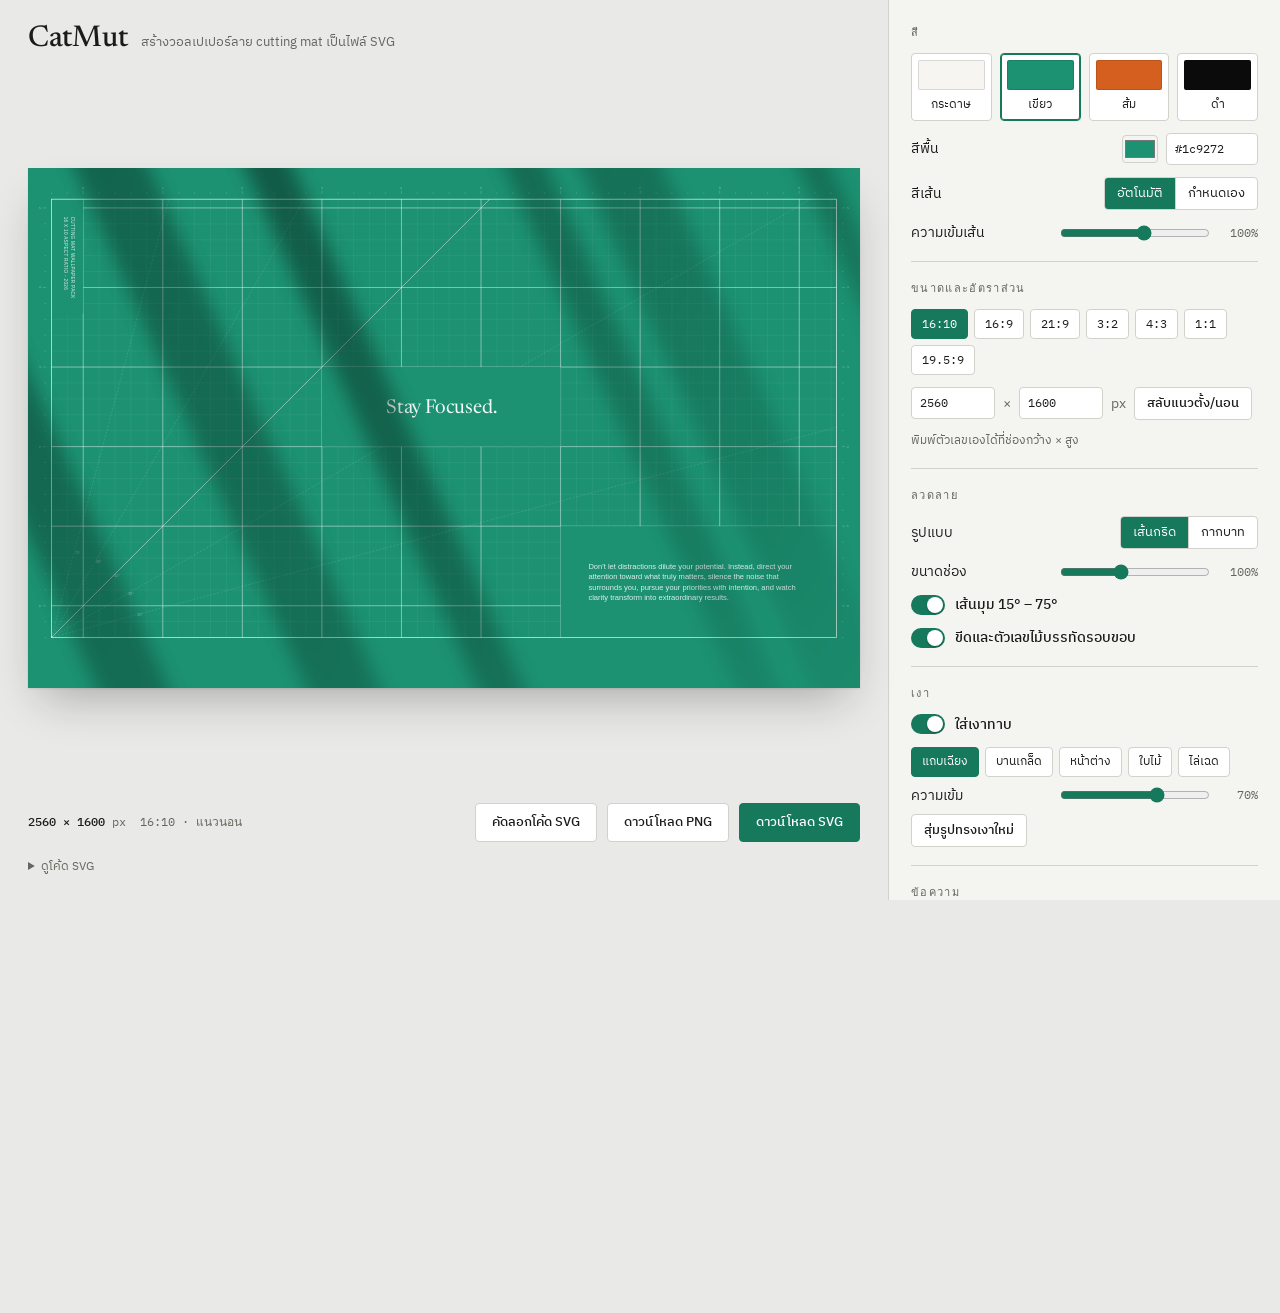
==== catmut/index.html @ 1a77a765 "Add CatMut wallpaper generator and homepage card Co-Authored-By: Claude Opus 5.5 <noreply@anthropic." ====
<!doctype html>
<html lang="th">
<head>
<meta charset="utf-8">
<meta name=viewport content="width=device-width,initial-scale=1,viewport-fit=cover"><style>:root{color-scheme:light;box-sizing:border-box;padding-top:env(safe-area-inset-top,0px);padding-bottom:env(safe-area-inset-bottom,0px)}html{scroll-padding-top:env(safe-area-inset-top,0px)}body{margin:0;padding:0;font:14px -apple-system,BlinkMacSystemFont,sans-serif;background:#fff;color:#000}img{max-width:100%}[hidden]:not([hidden=until-found i]){display:none!important}</style>
<title>CatMut Wallpaper</title>
<link rel="preconnect" href="https://fonts.googleapis.com">
<link rel="preconnect" href="https://fonts.gstatic.com" crossorigin>
<link rel="stylesheet" href="https://fonts.googleapis.com/css2?family=IBM+Plex+Mono:wght@400;500&family=IBM+Plex+Sans+Thai:wght@400;500;600&family=Newsreader:opsz,wght@6..72,400;6..72,500&display=swap">
<style>
/* Layout: drafting-table split. A wide neutral stage holds the mat preview and the export bar; a narrow ruled control column sits on the right. */
:root{
  --bg:#e9e9e7;
  --panel:#f4f4f1;
  --ink:#1b1c1a;
  --mute:#64675e;
  --line:#d0d2cb;
  --field:#ffffff;
  --accent:#17795c;
  --accent-ink:#ffffff;
  --mat-shadow:0 1px 2px rgba(20,24,20,.10),0 22px 44px -14px rgba(20,24,20,.30);
  --f-ui:"IBM Plex Sans Thai","IBM Plex Sans",system-ui,-apple-system,"Segoe UI",sans-serif;
  --f-mono:"IBM Plex Mono",ui-monospace,Menlo,Consolas,monospace;
  --f-display:"Newsreader",Georgia,"Times New Roman",serif;
}
@media (prefers-color-scheme:dark){
  :root:not([data-theme="light"]){
    --bg:#131411;--panel:#1b1c19;--ink:#ecece6;--mute:#9b9e93;--line:#32342e;--field:#242521;
    --accent:#4cc3a0;--accent-ink:#0b1813;
    --mat-shadow:0 1px 2px rgba(0,0,0,.4),0 22px 44px -14px rgba(0,0,0,.7);
    color-scheme:dark;
  }
}
:root[data-theme="dark"]{
  --bg:#131411;--panel:#1b1c19;--ink:#ecece6;--mute:#9b9e93;--line:#32342e;--field:#242521;
  --accent:#4cc3a0;--accent-ink:#0b1813;
  --mat-shadow:0 1px 2px rgba(0,0,0,.4),0 22px 44px -14px rgba(0,0,0,.7);
  color-scheme:dark;
}
*{box-sizing:border-box}
body{background:var(--bg);color:var(--ink);font-family:var(--f-ui);font-size:14px;line-height:1.5}
button,input,select,textarea{font:inherit;color:inherit}
:focus-visible{outline:2px solid var(--accent);outline-offset:2px}

.app{display:grid;grid-template-columns:minmax(0,1fr);min-height:100%}
.stage{display:flex;flex-direction:column;gap:16px;padding:20px 16px;min-width:0;min-height:0}
.top{display:flex;align-items:baseline;gap:14px;flex-wrap:wrap}
.top h1{margin:0;font-family:var(--f-display);font-weight:500;font-size:30px;letter-spacing:-.01em;line-height:1}
.top p{margin:0;color:var(--mute);font-size:13px}
.canvasWrap{display:grid;place-items:center;min-width:0;min-height:0}
.mat{width:100%;aspect-ratio:var(--ar,1.6);box-shadow:var(--mat-shadow);background:#fff;overflow:hidden}
.mat svg{display:block}
.bar{display:flex;align-items:center;gap:10px;flex-wrap:wrap}
.readout{margin-right:auto;font-family:var(--f-mono);font-size:12px;color:var(--mute);display:flex;gap:14px;flex-wrap:wrap}
.readout b{font-weight:500;color:var(--ink)}
.btn{border:1px solid var(--line);background:var(--field);padding:9px 16px;border-radius:4px;cursor:pointer;font-weight:500;font-size:13px}
.btn:hover{border-color:var(--mute)}
.btn.primary{background:var(--accent);border-color:var(--accent);color:var(--accent-ink)}
.btn.primary:hover{filter:brightness(1.07)}
.code{font-size:12px;color:var(--mute)}
.code summary{cursor:pointer}
.code textarea{width:100%;height:140px;margin-top:8px;font-family:var(--f-mono);font-size:11px;background:var(--field);border:1px solid var(--line);border-radius:4px;padding:8px;resize:vertical}

.panel{background:var(--panel);border-top:1px solid var(--line);padding:6px 16px 28px;min-width:0}
.sec{padding:18px 0;border-bottom:1px solid var(--line);display:flex;flex-direction:column;gap:12px}
.sec:last-child{border-bottom:0}
.sec h2{margin:0;font-family:var(--f-mono);font-weight:500;font-size:11px;letter-spacing:.12em;text-transform:uppercase;color:var(--mute)}
.row{display:flex;align-items:center;justify-content:space-between;gap:12px;min-width:0}
.row > span:first-child{color:var(--ink)}
.row output{font-family:var(--f-mono);font-size:12px;color:var(--mute);min-width:3.2em;text-align:right}
.ctl{display:flex;align-items:center;gap:8px;min-width:0}
input[type=range]{accent-color:var(--accent);width:150px;max-width:100%}
input[type=color]{inline-size:36px;block-size:28px;padding:0;border:1px solid var(--line);border-radius:4px;background:none;cursor:pointer}
input[type=text],input[type=number],select,textarea{background:var(--field);border:1px solid var(--line);border-radius:4px;padding:6px 8px;min-width:0}
input[type=text].hex{width:92px;font-family:var(--f-mono);font-size:12px}
input[type=number]{width:84px;font-family:var(--f-mono);font-size:12px}
textarea{width:100%;resize:vertical;line-height:1.45}
.seg{display:inline-flex;border:1px solid var(--line);border-radius:4px;overflow:hidden;background:var(--field)}
.seg button{border:0;background:none;padding:6px 12px;cursor:pointer;font-size:13px;border-right:1px solid var(--line)}
.seg button:last-child{border-right:0}
.seg button[aria-pressed="true"]{background:var(--accent);color:var(--accent-ink)}
.swatches{display:grid;grid-template-columns:repeat(4,minmax(0,1fr));gap:8px}
.sw-btn{display:flex;flex-direction:column;align-items:stretch;gap:6px;border:1px solid var(--line);background:var(--field);padding:6px;border-radius:4px;cursor:pointer;font-size:12px}
.sw-btn i{display:block;block-size:30px;border-radius:2px;border:1px solid rgba(0,0,0,.12)}
.sw-btn[aria-pressed="true"]{border-color:var(--accent);box-shadow:inset 0 0 0 1px var(--accent)}
.chips{display:flex;flex-wrap:wrap;gap:6px}
.chip{border:1px solid var(--line);background:var(--field);border-radius:4px;padding:5px 10px;cursor:pointer;font-family:var(--f-mono);font-size:12px}
.chip[aria-pressed="true"]{background:var(--accent);border-color:var(--accent);color:var(--accent-ink)}
.dims{display:flex;align-items:center;gap:8px;flex-wrap:wrap}
.dims .x{color:var(--mute)}
.hint{margin:0;font-size:12px;color:var(--mute)}
.sw{display:flex;align-items:center;gap:10px;cursor:pointer;font-weight:500}
.sw input{position:absolute;opacity:0;pointer-events:none}
.sw .track{inline-size:34px;block-size:20px;border-radius:10px;background:var(--line);position:relative;flex:none;transition:background .15s}
.sw .track::after{content:"";position:absolute;inset:2px auto 2px 2px;inline-size:16px;border-radius:50%;background:var(--field);box-shadow:0 1px 2px rgba(0,0,0,.3);transition:transform .15s}
.sw input:checked + .track{background:var(--accent)}
.sw input:checked + .track::after{transform:translateX(14px)}
.sw input:focus-visible + .track{outline:2px solid var(--accent);outline-offset:2px}
.blk{display:flex;flex-direction:column;gap:8px}
.blk.off .body{opacity:.45;pointer-events:none}
.body{display:flex;flex-direction:column;gap:8px}
.toast{position:fixed;left:50%;bottom:calc(20px + env(safe-area-inset-bottom,0px));transform:translateX(-50%);background:var(--ink);color:var(--bg);padding:9px 16px;border-radius:4px;font-size:13px;opacity:0;pointer-events:none;transition:opacity .2s;max-width:calc(100% - 32px);text-align:center}
.toast.on{opacity:1}

@media (min-width:900px){
  html,body{height:100%}
  .app{height:100%;grid-template-columns:minmax(0,1fr) 392px}
  .stage{padding:24px 28px}
  .canvasWrap{flex:1;container-type:size}
  .mat{width:min(100cqw,calc(100cqh * var(--ar,1.6)))}
  .panel{border-top:0;border-left:1px solid var(--line);overflow-y:auto;padding:6px 22px 28px}
}
@media (prefers-reduced-motion:reduce){.sw .track,.sw .track::after,.toast{transition:none}}
</style>
</head>
<body>
<div class="app">
  <main class="stage">
    <header class="top">
      <h1>CatMut</h1>
      <p>สร้างวอลเปเปอร์ลาย cutting mat เป็นไฟล์ SVG</p>
    </header>
    <div class="canvasWrap"><div class="mat" id="mat" role="img" aria-label="ตัวอย่างวอลเปเปอร์"></div></div>
    <div class="bar">
      <div class="readout"><span id="rdSize"></span><span id="rdRatio"></span></div>
      <button class="btn" id="copy" type="button">คัดลอกโค้ด SVG</button>
      <button class="btn" id="dlPng" type="button">ดาวน์โหลด PNG</button>
      <button class="btn primary" id="dl" type="button">ดาวน์โหลด SVG</button>
    </div>
    <details class="code" id="code"><summary>ดูโค้ด SVG</summary><textarea id="codeTa" readonly spellcheck="false"></textarea></details>
  </main>

  <aside class="panel" aria-label="ตัวเลือก">
    <section class="sec">
      <h2>สี</h2>
      <div class="swatches" id="presets"></div>
      <div class="row"><span>สีพื้น</span>
        <div class="ctl"><input type="color" id="bg" aria-label="สีพื้น"><input type="text" class="hex" id="bgHex" maxlength="7" spellcheck="false" aria-label="รหัสสีพื้น"></div></div>
      <div class="row"><span>สีเส้น</span>
        <div class="ctl"><input type="color" id="inkC" aria-label="สีเส้น" hidden>
          <div class="seg" id="segInk"><button type="button" data-v="auto">อัตโนมัติ</button><button type="button" data-v="custom">กำหนดเอง</button></div></div></div>
      <div class="row"><span>ความเข้มเส้น</span><div class="ctl"><input type="range" id="intensity" min="20" max="160" step="5"><output id="intensityO"></output></div></div>
    </section>

    <section class="sec">
      <h2>ขนาดและอัตราส่วน</h2>
      <div class="chips" id="ratios"></div>
      <div class="dims">
        <input type="number" id="cw" min="200" max="12000" step="1" aria-label="ความกว้าง px"><span class="x">×</span>
        <input type="number" id="ch" min="200" max="12000" step="1" aria-label="ความสูง px"><span class="x">px</span>
        <button class="btn" id="swap" type="button" style="padding:6px 12px">สลับแนวตั้ง/นอน</button>
      </div>
      <p class="hint" id="ratioHint"></p>
    </section>

    <section class="sec">
      <h2>ลวดลาย</h2>
      <div class="row"><span>รูปแบบ</span>
        <div class="seg" id="segPattern"><button type="button" data-v="grid">เส้นกริด</button><button type="button" data-v="cross">กากบาท</button></div></div>
      <div class="row"><span>ขนาดช่อง</span><div class="ctl"><input type="range" id="cell" min="60" max="160" step="5"><output id="cellO"></output></div></div>
      <label class="sw"><input type="checkbox" id="angles"><span class="track"></span><span>เส้นมุม 15° – 75°</span></label>
      <label class="sw"><input type="checkbox" id="ruler"><span class="track"></span><span>ขีดและตัวเลขไม้บรรทัดรอบขอบ</span></label>
    </section>

    <section class="sec">
      <h2>เงา</h2>
      <label class="sw"><input type="checkbox" id="shadowOn"><span class="track"></span><span>ใส่เงาทาบ</span></label>
      <div id="shadowBody" class="body">
        <div class="chips" id="shadowStyles" role="group" aria-label="รูปแบบเงา"></div>
        <div class="row"><span>ความเข้ม</span><div class="ctl"><input type="range" id="shadowAmt" min="10" max="100" step="5"><output id="shadowO"></output></div></div>
        <div><button class="btn" id="reseed" type="button" style="padding:6px 12px">สุ่มรูปทรงเงาใหม่</button></div>
      </div>
    </section>

    <section class="sec">
      <h2>ข้อความ</h2>
      <div class="blk" id="quoteBlk">
        <label class="sw"><input type="checkbox" id="quoteOn"><span class="track"></span><span>Quote กลางภาพ</span></label>
        <div class="body">
          <textarea id="quote" rows="2" aria-label="ข้อความ Quote" placeholder="พิมพ์ข้อความ (ขึ้นบรรทัดใหม่ได้)"></textarea>
          <div class="row"><span>ฟอนต์</span>
            <select id="quoteFont" aria-label="ฟอนต์ Quote"></select></div>
          <div class="row"><span>ขนาดตัวอักษร</span><div class="ctl"><input type="range" id="quoteSize" min="50" max="180" step="5"><output id="quoteSizeO"></output></div></div>
        </div>
      </div>
      <div class="blk" id="bodyBlk">
        <label class="sw"><input type="checkbox" id="bodyOn"><span class="track"></span><span>ย่อหน้ามุมขวาล่าง</span></label>
        <div class="body">
          <textarea id="body" rows="4" aria-label="ข้อความย่อหน้า" placeholder="ข้อความย่อหน้า"></textarea>
          <div class="row"><span>ฟอนต์</span><select id="bodyFont" aria-label="ฟอนต์ย่อหน้า"></select></div>
          <div class="row"><span>ความกว้างกล่อง (ช่อง)</span><div class="ctl"><input type="range" id="bodyCols" min="2" max="6" step="1"><output id="bodyColsO"></output></div></div>
        </div>
      </div>
      <div class="blk" id="labelBlk">
        <label class="sw"><input type="checkbox" id="labelOn"><span class="track"></span><span>ป้ายแนวตั้งมุมซ้ายบน</span></label>
        <div class="body">
          <textarea id="label" rows="2" aria-label="ข้อความป้ายแนวตั้ง"></textarea>
          <div class="row"><span>ฟอนต์</span><select id="labelFont" aria-label="ฟอนต์ป้าย"></select></div>
          <p class="hint">ใช้ {ratio} {year} {size} แทนค่าอัตโนมัติได้</p>
        </div>
      </div>
    </section>

    <section class="sec">
      <h2>ฟอนต์เพิ่มเติม</h2>
      <div class="blk"><span>จาก Google Fonts</span>
        <div class="ctl"><input type="text" id="gfName" placeholder="เช่น Playfair Display" style="flex:1" spellcheck="false"><button class="btn" id="gfAdd" type="button" style="padding:6px 12px">เพิ่ม</button></div>
        <p class="hint">พิมพ์ชื่อตามที่เห็นบน fonts.google.com ในไฟล์ SVG จะใส่ลิงก์ฟอนต์ให้ เปิดในเบราว์เซอร์ตอนออนไลน์จะเห็นฟอนต์นี้ แต่โปรแกรมออกแบบบางตัวไม่โหลดให้</p></div>
      <div class="blk"><span>อัปโหลดไฟล์ฟอนต์</span>
        <input type="file" id="fontFile" accept=".ttf,.otf,.woff,.woff2">
        <p class="hint">ฝังฟอนต์ไว้ในไฟล์ SVG และ PNG ให้เลย เปิดที่ไหนก็เห็นเหมือนกัน (ไม่เกิน 6 MB)</p></div>
    </section>
  </aside>
</div>
<div class="toast" id="toast" role="status" aria-live="polite"></div>

<script>
/*GEN-START*/
const FONT_EMBED = {}, FONT_GF = {};
const FONTS = {
  serif: "Georgia, 'Times New Roman', serif",
  sans: "'Helvetica Neue', Helvetica, Arial, sans-serif",
  mono: "'IBM Plex Mono', 'SF Mono', Menlo, Consolas, monospace"
};
let _mctx = null;
function tw(text, size, fam) {
  if (!_mctx) _mctx = document.createElement('canvas').getContext('2d');
  _mctx.font = '400 ' + size + 'px ' + fam;
  return _mctx.measureText(text).width;
}
const f = n => +(+n).toFixed(2);
const esc = s => String(s).replace(/&/g, '&amp;').replace(/</g, '&lt;').replace(/>/g, '&gt;');
function lum(hex) {
  const n = parseInt(hex.slice(1), 16);
  return (0.2126 * ((n >> 16) & 255) + 0.7152 * ((n >> 8) & 255) + 0.0722 * (n & 255)) / 255;
}
function mulberry32(a) {
  return function () {
    a |= 0; a = (a + 0x6D2B79F5) | 0;
    let t = Math.imul(a ^ (a >>> 15), 1 | a);
    t = (t + Math.imul(t ^ (t >>> 7), 61 | t)) ^ t;
    return ((t ^ (t >>> 14)) >>> 0) / 4294967296;
  };
}
const KNOWN = [[16, 10], [16, 9], [21, 9], [3, 2], [4, 3], [1, 1], [19.5, 9]];
function knownRatio(W, H) {
  const r = Math.max(W, H) / Math.min(W, H);
  for (const [a, b] of KNOWN) if (Math.abs(r - a / b) < 0.012) return [a, b];
  return null;
}
function ratioLabel(W, H) {
  const k = knownRatio(W, H);
  if (!k) return W + ' X ' + H + ' PX';
  return W >= H ? k[0] + ' X ' + k[1] : k[1] + ' X ' + k[0];
}
function wrapText(text, fs, fam, maxW) {
  const out = [];
  const seg = (typeof Intl !== 'undefined' && Intl.Segmenter) ? new Intl.Segmenter(undefined, { granularity: 'word' }) : null;
  String(text).split('\n').forEach(par => {
    const toks = seg ? Array.from(seg.segment(par), x => x.segment) : par.split(/(\s+)/);
    let line = '';
    toks.forEach(tok => {
      const test = line + tok;
      if (!line.trim() || tw(test.trimEnd(), fs, fam) <= maxW) line = test;
      else { out.push(line.trimEnd()); line = tok.trimStart(); }
    });
    out.push(line.trimEnd());
  });
  return out;
}
function leavesSVG(W, H, seed, amt) {
  const rnd = mulberry32(seed * 7 + 3), b = Math.min(W, H), diag = Math.hypot(W, H), rad = Math.PI / 180;
  const leaf = (x, y, a, L, w) => {
    const dx = Math.cos(a), dy = Math.sin(a), px = -dy, py = dx;
    const P = (u, v) => f(x + dx * v + px * u) + ' ' + f(y + dy * v + py * u);
    return 'M' + P(0, 0) + 'C' + P(w, L * 0.25) + ' ' + P(w * 0.7, L * 0.75) + ' ' + P(0, L) +
      'C' + P(-w * 0.7, L * 0.75) + ' ' + P(-w, L * 0.25) + ' ' + P(0, 0) + 'Z';
  };
  const branch = Lmax => {
    const left = rnd() < 0.7;
    const ox = (left ? -0.08 + rnd() * 0.5 : 1.08 - rnd() * 0.5) * W, oy = (-0.08 + rnd() * 0.15) * H;
    let ang = 32 + rnd() * 40; if (!left) ang = 180 - ang; ang *= rad;
    const len = diag * (0.65 + rnd() * 0.35), curv = (rnd() - 0.5) * len * 0.4;
    const dx = Math.cos(ang), dy = Math.sin(ang), nx = -dy, ny = dx;
    const P0 = [ox, oy], P1 = [ox + dx * len * 0.5 + nx * curv, oy + dy * len * 0.5 + ny * curv], P2 = [ox + dx * len, oy + dy * len];
    const pt = t => [0, 1].map(k => (1 - t) * (1 - t) * P0[k] + 2 * (1 - t) * t * P1[k] + t * t * P2[k]);
    const tan = t => Math.atan2(2 * (1 - t) * (P1[1] - P0[1]) + 2 * t * (P2[1] - P1[1]), 2 * (1 - t) * (P1[0] - P0[0]) + 2 * t * (P2[0] - P1[0]));
    const stem = 'M' + f(P0[0]) + ' ' + f(P0[1]) + 'Q' + f(P1[0]) + ' ' + f(P1[1]) + ' ' + f(P2[0]) + ' ' + f(P2[1]);
    let d = '';
    const n = 16 + Math.floor(rnd() * 6);
    for (let i = 1; i <= n; i++) {
      const t = i / n * 0.95, p = pt(t), a = tan(t);
      [1, -1].forEach(side => {
        const la = a + side * (48 + rnd() * 24) * rad + (rnd() - 0.5) * 0.2;
        const L = Lmax * (1 - 0.6 * t) * (0.75 + rnd() * 0.5);
        d += leaf(p[0], p[1], la, L, L * (0.2 + rnd() * 0.1));
      });
    }
    const pe = pt(0.97);
    d += leaf(pe[0], pe[1], tan(0.97), Lmax * 0.3, Lmax * 0.08);
    return { d, stem };
  };
  const layer = (count, Lmax, stemW) => {
    let st = '', lv = '';
    for (let i = 0; i < count; i++) { const r = branch(Lmax); st += r.stem; lv += r.d; }
    return '<path d="' + st + '" fill="none" stroke="#000" stroke-width="' + f(stemW) + '" stroke-linecap="round"/><path d="' + lv + '" fill="#000"/>';
  };
  const far = layer(2, 0.24 * b, 0.008 * b), near = layer(3, 0.13 * b, 0.004 * b);
  const sdA = b * 0.016, sdB = b * 0.005;
  const flt = (id, sd) => '<filter id="' + id + '" filterUnits="userSpaceOnUse" x="' + f(-sd * 3) + '" y="' + f(-sd * 3) + '" width="' + f(W + sd * 6) + '" height="' + f(H + sd * 6) + '"><feGaussianBlur stdDeviation="' + f(sd) + '"/></filter>';
  const defs = flt('cmBlurA', sdA) + flt('cmBlurB', sdB) +
    '<linearGradient id="cmFadeG" gradientUnits="userSpaceOnUse" x1="0" y1="0" x2="' + W + '" y2="' + H + '"><stop offset="0" stop-color="#fff"/><stop offset="0.5" stop-color="#bdbdbd"/><stop offset="1" stop-color="#2a2a2a"/></linearGradient>' +
    '<mask id="cmFade" maskUnits="userSpaceOnUse" x="0" y="0" width="' + W + '" height="' + H + '"><rect width="' + W + '" height="' + H + '" fill="url(#cmFadeG)"/></mask>';
  return '<defs>' + defs + '</defs><g mask="url(#cmFade)">' +
    '<g filter="url(#cmBlurA)" opacity="' + f(amt / 100 * 0.62) + '">' + far + '</g>' +
    '<g filter="url(#cmBlurB)" opacity="' + f(amt / 100 * 0.5) + '">' + near + '</g></g>';
}
function shadowSVG(W, H, seed, amt, style) {
  if (style === 'leaves') return leavesSVG(W, H, seed, amt);
  const rnd = mulberry32(seed), b = Math.min(W, H), diag = Math.hypot(W, H);
  let shapes = '', sd = W * 0.011, fade = true, defs = '', center = f(W / 2) + ' ' + f(H / 2);
  if (style === 'blinds') {
    const sp = H * (0.06 + rnd() * 0.04), th = sp * 0.5, ang = -(4 + rnd() * 14);
    sd = sp * 0.1;
    let g = '';
    for (let y = -diag; y < diag * 2; y += sp) g += '<rect x="' + f(-diag) + '" y="' + f(y) + '" width="' + f(diag * 3) + '" height="' + f(th) + '"/>';
    // ladder cords run across the slats
    const cw = sp * (0.07 + rnd() * 0.03), cs = W * (0.26 + rnd() * 0.14);
    for (let x = -rnd() * cs; x < W * 1.25; x += cs) g += '<rect x="' + f(x - cw / 2) + '" y="' + f(-diag) + '" width="' + f(cw) + '" height="' + f(diag * 3) + '"/>';
    shapes = '<g transform="rotate(' + f(ang) + ' ' + center + ')" fill="#000" opacity="0.6">' + g + '</g>';
  } else if (style === 'window') {
    const cols = 2 + Math.floor(rnd() * 2), rows = 2 + Math.floor(rnd() * 2);
    const gap = b * 0.03, pw = W * (0.7 + rnd() * 0.15), ph = H * 0.85;
    const cw = (pw - gap * (cols - 1)) / cols, rh = (ph - gap * (rows - 1)) / rows;
    const x0 = W * (0.08 + rnd() * 0.12), y0 = -H * 0.05, skew = -(14 + rnd() * 14);
    let d = 'M' + f(-3 * W) + ' ' + f(-3 * H) + 'H' + f(3 * W) + 'V' + f(3 * H) + 'H' + f(-3 * W) + 'Z';
    for (let c = 0; c < cols; c++) for (let r = 0; r < rows; r++) {
      const x = x0 + c * (cw + gap), y = y0 + r * (rh + gap);
      d += 'M' + f(x) + ' ' + f(y) + 'h' + f(cw) + 'v' + f(rh) + 'h' + f(-cw) + 'Z';
    }
    sd = b * 0.006; fade = false;
    shapes = '<g transform="translate(0 ' + f(H * 0.02) + ') skewX(' + f(skew) + ')" fill="#000"><path d="' + d + '" fill-rule="evenodd" fill-opacity="0.62"/></g>';
  } else if (style === 'leaves') {
    sd = b * 0.012;
    let g = '';
    for (let i = 0; i < 30; i++) {
      const cx = Math.pow(rnd(), 1.5) * W * 1.1, cy = Math.pow(rnd(), 1.5) * H * 1.1;
      const rx = (0.05 + rnd() * 0.12) * b, ry = rx * (0.22 + rnd() * 0.2);
      const rot = -70 + rnd() * 50, o = 0.35 + rnd() * 0.45;
      g += '<ellipse cx="' + f(cx) + '" cy="' + f(cy) + '" rx="' + f(rx) + '" ry="' + f(ry) + '" transform="rotate(' + f(rot) + ' ' + f(cx) + ' ' + f(cy) + ')" fill-opacity="' + f(o) + '"/>';
    }
    shapes = '<g fill="#000">' + g + '</g>';
  } else if (style === 'gradient') {
    const a = rnd() * 0.3;
    return '<defs><linearGradient id="cmShG" gradientUnits="userSpaceOnUse" x1="' + f(W * a) + '" y1="0" x2="' + f(W * (1 - a * 0.5)) + '" y2="' + H + '"><stop offset="0" stop-color="#000" stop-opacity="0.8"/><stop offset="0.5" stop-color="#000" stop-opacity="0.3"/><stop offset="1" stop-color="#000" stop-opacity="0"/></linearGradient></defs>' +
      '<rect width="' + W + '" height="' + H + '" fill="url(#cmShG)" opacity="' + f(amt / 100) + '"/>';
  } else {
    const n = 11, step = 2.2 * W / n;
    let g = '';
    for (let i = 0; i < n; i++) {
      const w = (0.025 + rnd() * 0.075) * W;
      const cx = -0.6 * W + i * step + rnd() * step * 0.6;
      const o = 0.38 + rnd() * 0.42;
      g += '<rect x="' + f(cx - w / 2) + '" y="' + f(-diag) + '" width="' + f(w) + '" height="' + f(diag * 3) + '" fill-opacity="' + f(o) + '"/>';
    }
    shapes = '<g transform="rotate(-24 ' + center + ')" fill="#000">' + g + '</g>';
  }
  const pad = sd * 3;
  defs = '<filter id="cmBlur" filterUnits="userSpaceOnUse" x="' + f(-pad) + '" y="' + f(-pad) + '" width="' + f(W + pad * 2) + '" height="' + f(H + pad * 2) + '"><feGaussianBlur stdDeviation="' + f(sd) + '"/></filter>';
  if (fade) defs += '<linearGradient id="cmFadeG" gradientUnits="userSpaceOnUse" x1="0" y1="0" x2="' + W + '" y2="' + H + '"><stop offset="0" stop-color="#fff"/><stop offset="0.5" stop-color="#bdbdbd"/><stop offset="1" stop-color="#2a2a2a"/></linearGradient>' +
    '<mask id="cmFade" maskUnits="userSpaceOnUse" x="0" y="0" width="' + W + '" height="' + H + '"><rect width="' + W + '" height="' + H + '" fill="url(#cmFadeG)"/></mask>';
  const inner = '<g filter="url(#cmBlur)" opacity="' + f(amt / 100) + '">' + shapes + '</g>';
  return '<defs>' + defs + '</defs>' + (fade ? '<g mask="url(#cmFade)">' + inner + '</g>' : inner);
}

function build(S, opts) {
  const W = S.cw, H = S.ch, b = Math.min(W, H), t = b / 1600;
  const mx = 0.045 * b, tp = 0.06 * b, bt = 0.097 * b;
  const x0 = mx, y0 = tp, x1 = W - mx, y1 = H - bt, fw = x1 - x0, fh = y1 - y0;
  let cell = 0.153 * b * S.cell;
  cell = Math.min(cell, fw / 3, fh / 3);
  const strip = 0.4 * cell, ox = x0 + strip, oy = y1 - strip, sub = 5, m = cell / sub;
  const bg = S.bg;
  const ink = S.ink === 'auto' ? (lum(bg) > 0.6 ? '#2b2926' : '#ffffff') : S.inkCustom;
  const k = S.intensity / 100;
  const op = v => f(Math.min(1, v * k));
  const grid = S.pattern === 'grid';
  const eps = 0.5;
  const i0 = -Math.floor(strip / m + 1e-6);

  let minor = '', major = '', cross = '', crossBig = '';
  if (grid) {
    for (let i = i0; ox + i * m < x1 - eps; i++) {
      const x = ox + i * m;
      if (x <= x0 + eps || i % 5 === 0) continue;
      minor += 'M' + f(x) + ' ' + f(y0) + 'V' + f(y1);
    }
    for (let i = i0; oy - i * m > y0 + eps; i++) {
      const y = oy - i * m;
      if (y >= y1 - eps || i % 5 === 0) continue;
      minor += 'M' + f(x0) + ' ' + f(y) + 'H' + f(x1);
    }
    for (let i = 0; ox + i * cell < x1 - eps; i++) major += 'M' + f(ox + i * cell) + ' ' + f(y0) + 'V' + f(y1);
    for (let i = 0; oy - i * cell > y0 + eps; i++) major += 'M' + f(x0) + ' ' + f(oy - i * cell) + 'H' + f(x1);
  } else {
    const a = m * 0.14, A = m * 0.3;
    for (let i = i0; ox + i * m < x1 - eps; i++) {
      const x = ox + i * m;
      if (x <= x0 + eps) continue;
      for (let j = i0; oy - j * m > y0 + eps; j++) {
        const y = oy - j * m;
        if (y >= y1 - eps) continue;
        if (i % 5 === 0 && j % 5 === 0) crossBig += 'M' + f(x - A) + ' ' + f(y) + 'h' + f(2 * A) + 'M' + f(x) + ' ' + f(y - A) + 'v' + f(2 * A);
        else cross += 'M' + f(x - a) + ' ' + f(y) + 'h' + f(2 * a) + 'M' + f(x) + ' ' + f(y - a) + 'v' + f(2 * a);
      }
    }
  }

  // angle lines from the bottom-left corner of the mat
  let dashed = '', solid = '', angLabels = '';
  if (S.angles) {
    const end = th => {
      const r = th * Math.PI / 180, c = Math.cos(r), s = Math.sin(r);
      const tt = Math.min(fw / c, fh / s);
      return [x0 + c * tt, y1 - s * tt];
    };
    [15, 30, 60, 75].forEach(d => { const e = end(d); dashed += 'M' + f(x0) + ' ' + f(y1) + 'L' + f(e[0]) + ' ' + f(e[1]); });
    const e45 = end(45); solid = 'M' + f(x0) + ' ' + f(y1) + 'L' + f(e45[0]) + ' ' + f(e45[1]);
    const lf = Math.max(6, 0.045 * cell), dist = 1.1 * cell;
    [15, 30, 45, 60, 75].forEach(d => {
      const r = d * Math.PI / 180;
      angLabels += '<text x="' + f(x0 + Math.cos(r) * dist + 3 * t) + '" y="' + f(y1 - Math.sin(r) * dist + lf * 0.35) + '">' + d + '°</text>';
    });
    angLabels = '<g font-family="' + FONTS.sans + '" font-size="' + f(lf) + '" fill="' + ink + '" fill-opacity="' + op(0.5) + '">' + angLabels + '</g>';
  }

  // ruler ticks and numbers outside the frame
  let ticks = '', nums = '';
  if (S.ruler) {
    const gap = 16 * t, lmin = 5 * t, lmaj = 11 * t, fsz = 8.5 * t, pad = 4 * t;
    for (let i = i0; ox + i * m <= x1 + eps; i++) {
      const x = ox + i * m;
      if (x < x0 - eps) continue;
      const mj = i % 5 === 0;
      ticks += 'M' + f(x) + ' ' + f(y0 - gap) + 'v' + f(-(mj ? lmaj : lmin));
      if (mj && i >= 0) nums += '<text x="' + f(x) + '" y="' + f(y0 - gap - lmaj - pad) + '" text-anchor="middle">' + (i / 5) + '</text>';
    }
    for (let i = i0; oy - i * m >= y0 - eps; i++) {
      const y = oy - i * m;
      if (y > y1 + eps) continue;
      const mj = i % 5 === 0, len = mj ? lmaj : lmin;
      ticks += 'M' + f(x0 - gap) + ' ' + f(y) + 'h' + f(-len) + 'M' + f(x1 + gap) + ' ' + f(y) + 'h' + f(len);
      if (mj && i >= 0) {
        nums += '<text x="' + f(x0 - gap - lmaj - pad) + '" y="' + f(y + fsz * 0.35) + '" text-anchor="end">' + (i / 5) + '</text>';
        nums += '<text x="' + f(x1 + gap + lmaj + pad) + '" y="' + f(y + fsz * 0.35) + '" text-anchor="start">' + (i / 5) + '</text>';
      }
    }
    nums = '<g font-family="' + FONTS.mono + '" font-size="' + f(fsz) + '" fill="' + ink + '" fill-opacity="' + op(0.55) + '">' + nums + '</g>';
  }

  // text boxes (mask the grid) and text
  let masks = '', texts = '';
  const cxF = (x0 + x1) / 2, cyF = (y0 + y1) / 2;

  if (S.quoteOn && S.quote.trim()) {
    const lines = S.quote.split('\n').map(l => l.trim()).filter(Boolean).slice(0, 4);
    const fam = FONTS[S.quoteFont] || FONTS.sans;
    const fs = cell * 0.24 * S.quoteSize;
    const maxW = Math.max.apply(null, lines.map(l => tw(l, fs, fam)));
    const lh = fs * 1.02, textH = lh * lines.length;
    const n = Math.max(2, Math.ceil((maxW + cell * 0.7) / cell));
    const r = Math.max(1, Math.ceil((textH + cell * 0.5) / cell));
    const kx = Math.round((cxF - ox) / cell - n / 2);
    const ky = Math.round((oy - cyF) / cell - r / 2);
    const bx = ox + kx * cell, bw = n * cell, by = oy - (ky + r) * cell, bh = r * cell;
    masks += '<rect x="' + f(bx) + '" y="' + f(by) + '" width="' + f(bw) + '" height="' + f(bh) + '"/>';
    const cx = bx + bw / 2, cy = by + bh / 2;
    let tsp = '';
    lines.forEach((l, i) => {
      tsp += '<tspan x="' + f(cx) + '" y="' + f(cy - textH / 2 + lh * (i + 0.5) + fs * 0.33) + '">' + esc(l) + '</tspan>';
    });
    texts += '<text font-family="' + fam + '" font-size="' + f(fs) + '" text-anchor="middle" letter-spacing="' + f(-fs * 0.01) + '" fill="' + ink + '" fill-opacity="' + op(0.95) + '">' + tsp + '</text>';
  }

  if (S.bodyOn && S.body.trim()) {
    const fam = FONTS[S.bodyFont] || FONTS.sans, fs = cell * 0.095, lh = fs * 1.38;
    const left = ox + Math.max(0, Math.floor((x1 - ox - S.bodyCols * cell) / cell)) * cell;
    const maxW = Math.max(cell * 0.8, x1 - left - cell * 0.7);
    const lines = wrapText(S.body, fs, fam, maxW);
    const textH = lines.length * lh;
    const r = Math.max(1, Math.ceil((textH + cell * 0.7 - strip) / cell));
    const by = oy - r * cell;
    masks += '<rect x="' + f(left) + '" y="' + f(by) + '" width="' + f(x1 - left) + '" height="' + f(y1 - by) + '"/>';
    const top = by + (y1 - by - textH) / 2;
    let tsp = '';
    lines.forEach((l, i) => {
      tsp += '<tspan x="' + f(left + cell * 0.35) + '" y="' + f(top + lh * (i + 0.5) + fs * 0.33) + '">' + esc(l) + '</tspan>';
    });
    texts += '<text font-family="' + fam + '" font-size="' + f(fs) + '" fill="' + ink + '" fill-opacity="' + op(0.85) + '">' + tsp + '</text>';
  }

  if (S.labelOn && S.label.trim()) {
    const raw = S.label.replace(/\{ratio\}/g, ratioLabel(W, H)).replace(/\{year\}/g, String(new Date().getFullYear())).replace(/\{size\}/g, W + '×' + H);
    const lines = raw.split('\n').map(l => l.trim()).filter(Boolean).slice(0, 3);
    const fs = Math.max(7, cell * 0.058), lh = fs * 1.4;
    const fam = FONTS[S.labelFont] || FONTS.sans;
    const len = Math.max.apply(null, lines.map(l => tw(l.toUpperCase(), fs, fam) * 1.07));
    masks += '<rect x="' + f(x0) + '" y="' + f(y0) + '" width="' + f(strip) + '" height="' + f(Math.min(fh, len + cell * 0.45)) + '"/>';
    const bx = x0 + strip * 0.5 + (lines.length - 1) * lh * 0.5, by = y0 + cell * 0.22;
    let tsp = '';
    lines.forEach((l, i) => { tsp += '<tspan x="0" y="' + f(i * lh) + '">' + esc(l.toUpperCase()) + '</tspan>'; });
    texts += '<g transform="translate(' + f(bx) + ' ' + f(by) + ') rotate(90)"><text font-family="' + fam + '" font-size="' + f(fs) + '" letter-spacing="' + f(fs * 0.07) + '" fill="' + ink + '" fill-opacity="' + op(0.85) + '">' + tsp + '</text></g>';
  }

  const q = Math.max(1, t);
  let svg = '<svg xmlns="http://www.w3.org/2000/svg" width="' + W + '" height="' + H + '" viewBox="0 0 ' + W + ' ' + H + '">';
  if (opts && opts.embed) {
    const used = [S.quoteOn && S.quote.trim() ? S.quoteFont : null, S.bodyOn && S.body.trim() ? S.bodyFont : null, S.labelOn && S.label.trim() ? S.labelFont : null].filter(Boolean);
    const uniq = Array.from(new Set(used));
    let css = '';
    if (opts.imports) uniq.forEach(id => { if (FONT_GF[id]) css += '@import url(' + FONT_GF[id] + ');'; });
    uniq.forEach(id => { if (FONT_EMBED[id]) css += FONT_EMBED[id]; });
    if (css) svg += '<defs><style><![CDATA[' + css + ']]></style></defs>';
  }
  svg += '<rect width="' + W + '" height="' + H + '" fill="' + bg + '"/>';
  svg += '<g fill="none" stroke="' + ink + '">';
  if (minor) svg += '<path d="' + minor + '" stroke-width="' + f(1 * q) + '" stroke-opacity="' + op(0.16) + '"/>';
  if (major) svg += '<path d="' + major + '" stroke-width="' + f(2.2 * q) + '" stroke-opacity="' + op(0.62) + '"/>';
  if (cross) svg += '<path d="' + cross + '" stroke-width="' + f(1 * q) + '" stroke-opacity="' + op(0.42) + '"/>';
  if (crossBig) svg += '<path d="' + crossBig + '" stroke-width="' + f(1.4 * q) + '" stroke-opacity="' + op(0.6) + '"/>';
  if (dashed) svg += '<path d="' + dashed + '" stroke-width="' + f(1 * q) + '" stroke-opacity="' + op(0.38) + '" stroke-dasharray="' + f(6 * t) + ' ' + f(5 * t) + '"/>';
  if (solid) svg += '<path d="' + solid + '" stroke-width="' + f(1.6 * q) + '" stroke-opacity="' + op(0.85) + '"/>';
  svg += '</g>';
  if (masks) svg += '<g fill="' + bg + '">' + masks + '</g>';
  if (grid) svg += '<rect x="' + f(x0) + '" y="' + f(y0) + '" width="' + f(fw) + '" height="' + f(fh) + '" fill="none" stroke="' + ink + '" stroke-opacity="' + op(0.8) + '" stroke-width="' + f(2.4 * q) + '"/>';
  if (ticks) svg += '<path d="' + ticks + '" fill="none" stroke="' + ink + '" stroke-opacity="' + op(0.5) + '" stroke-width="' + f(1 * q) + '"/>';
  svg += nums + angLabels + texts;
  if (S.shadow) svg += shadowSVG(W, H, S.seed, S.shadowAmt, S.shadowStyle);
  svg += '</svg>';
  return svg;
}
/*GEN-END*/

/* ---------- UI ---------- */
const $ = id => document.getElementById(id);
const S = {
  bg: '#1c9272', ink: 'auto', inkCustom: '#ffffff', intensity: 100, pattern: 'grid',
  cw: 2560, ch: 1600, cell: 1, angles: true, ruler: true,
  shadow: true, shadowAmt: 70, seed: 7, shadowStyle: 'stripes',
  quoteOn: true, quote: 'Stay Focused.', quoteSize: 1, quoteFont: 'Newsreader', bodyFont: 'sans', labelFont: 'sans',
  bodyOn: true, body: "Don't let distractions dilute your potential. Instead, direct your attention toward what truly matters, silence the noise that surrounds you, pursue your priorities with intention, and watch clarity transform into extraordinary results.", bodyCols: 3,
  labelOn: true, label: 'CUTTING MAT WALLPAPER PACK\n{ratio} ASPECT RATIO - {year}'
};
const PRESETS = [
  { n: 'กระดาษ', bg: '#f7f5f2', int: 100 },
  { n: 'เขียว', bg: '#1c9272', int: 100 },
  { n: 'ส้ม', bg: '#d55f1e', int: 100 },
  { n: 'ดำ', bg: '#0b0b0b', int: 45 }
];
const RATIOS = [['16:10', 16, 10], ['16:9', 16, 9], ['21:9', 21, 9], ['3:2', 3, 2], ['4:3', 4, 3], ['1:1', 1, 1], ['19.5:9', 19.5, 9]];
const EXP = { embed: true, imports: true };
const clamp = (v, a, b) => Math.max(a, Math.min(b, v));

/* ---------- fonts ---------- */
const GENERIC = {
  serif: "Georgia, 'Times New Roman', serif", sans: "'Helvetica Neue', Helvetica, Arial, sans-serif",
  mono: "Menlo, Consolas, monospace", thai: "Tahoma, sans-serif", hand: "'Comic Sans MS', cursive"
};
const GF_GROUPS = [
  ['Serif', 'serif', ['Newsreader', 'Playfair Display', 'Cormorant Garamond', 'DM Serif Display', 'Libre Baskerville', 'Lora', 'Fraunces', 'Source Serif 4', 'Instrument Serif']],
  ['Sans', 'sans', ['Inter', 'DM Sans', 'Work Sans', 'Manrope', 'Space Grotesk', 'Poppins', 'Montserrat', 'Archivo', 'Bebas Neue']],
  ['ภาษาไทย', 'thai', ['IBM Plex Sans Thai', 'Noto Sans Thai', 'Noto Serif Thai', 'Sarabun', 'Prompt', 'Kanit', 'Mitr', 'Pridi', 'Krub', 'Mali']],
  ['Mono', 'mono', ['IBM Plex Mono', 'JetBrains Mono', 'Space Mono']],
  ['ลายมือ / โชว์', 'hand', ['Caveat', 'Pacifico', 'Abril Fatface']]
];
const gfUrl = n => 'https://fonts.googleapis.com/css2?family=' + encodeURIComponent(n).replace(/%20/g, '+') + '&display=swap';
GF_GROUPS.forEach(([, gen, names]) => names.forEach(n => { FONTS[n] = "'" + n + "', " + GENERIC[gen]; FONT_GF[n] = gfUrl(n); }));
const gfLoaded = new Set(['Newsreader', 'IBM Plex Mono', 'IBM Plex Sans Thai']);
const customAdded = [];
const sampleText = () => (S.quote + S.body + S.label).slice(0, 400);
function loadSheet(href) {
  return new Promise(res => {
    const l = document.createElement('link'); l.rel = 'stylesheet'; l.href = href;
    const t = setTimeout(() => res(false), 8000);
    l.onload = () => { clearTimeout(t); res(true); };
    l.onerror = () => { clearTimeout(t); res(false); };
    document.head.appendChild(l);
  });
}
async function ensureFont(id) {
  if (!FONT_GF[id] || gfLoaded.has(id)) return;
  await loadSheet(FONT_GF[id]);
  gfLoaded.add(id);
  try { await document.fonts.load('400 24px ' + FONTS[id], sampleText()); } catch (e) { /* ignore */ }
}
function fillFontSelects() {
  ['quoteFont', 'bodyFont', 'labelFont'].forEach(k => {
    const sel = $(k); sel.innerHTML = '';
    const add = (label, items) => {
      const g = document.createElement('optgroup'); g.label = label;
      items.forEach(([v, t]) => { const o = document.createElement('option'); o.value = v; o.textContent = t; g.appendChild(o); });
      sel.appendChild(g);
    };
    add('ระบบ', [['sans', 'Helvetica / Arial'], ['serif', 'Georgia'], ['mono', 'Mono']]);
    GF_GROUPS.forEach(([lab, , names]) => add(lab, names.map(n => [n, n])));
    if (customAdded.length) add('เพิ่มเอง', customAdded.map(c => [c.id, c.label]));
    sel.value = S[k];
  });
}
function useNewFont(id, label) {
  customAdded.push({ id, label });
  S.quoteFont = id; fillFontSelects(); render();
  toast('ตั้ง "' + label + '" เป็นฟอนต์ Quote แล้ว เลือกใช้กับย่อหน้าหรือป้ายได้จากรายการฟอนต์');
}
$('gfAdd').addEventListener('click', async () => {
  const name = $('gfName').value.trim().replace(/\s+/g, ' ');
  if (!name) return;
  if (FONTS[name]) { S.quoteFont = name; await ensureFont(name); fillFontSelects(); render(); return; }
  const btn = $('gfAdd'); btn.disabled = true;
  FONTS[name] = "'" + name + "', " + GENERIC.sans; FONT_GF[name] = gfUrl(name);
  let ok = await loadSheet(FONT_GF[name]);
  if (ok) { try { ok = (await document.fonts.load('400 24px ' + FONTS[name], 'Abc')).length > 0; } catch (e) { ok = false; } }
  btn.disabled = false;
  if (!ok) { delete FONTS[name]; delete FONT_GF[name]; toast('ไม่พบฟอนต์ "' + name + '" ใน Google Fonts ลองตรวจการสะกด'); return; }
  gfLoaded.add(name); $('gfName').value = '';
  useNewFont(name, name + ' (Google)');
});
$('gfName').addEventListener('keydown', e => { if (e.key === 'Enter') $('gfAdd').click(); });
$('fontFile').addEventListener('change', async e => {
  const file = e.target.files[0]; e.target.value = '';
  if (!file) return;
  const ext = (file.name.split('.').pop() || '').toLowerCase();
  const fmt = { ttf: 'truetype', otf: 'opentype', woff: 'woff', woff2: 'woff2' }[ext];
  const mime = { ttf: 'font/ttf', otf: 'font/otf', woff: 'font/woff', woff2: 'font/woff2' }[ext];
  if (!fmt) { toast('รองรับไฟล์ .ttf .otf .woff .woff2'); return; }
  if (file.size > 6 * 1024 * 1024) { toast('ไฟล์ฟอนต์ใหญ่เกิน 6 MB'); return; }
  const buf = await file.arrayBuffer();
  const base = file.name.replace(/\.[^.]+$/, '').replace(/[^\w\- \u0E00-\u0E7F]/g, '').trim() || 'Custom';
  const fam = 'UP ' + base;
  try { const face = new FontFace(fam, buf.slice(0)); await face.load(); document.fonts.add(face); }
  catch (err) { toast('อ่านไฟล์ฟอนต์ไม่ได้'); return; }
  const bytes = new Uint8Array(buf); let bin = '';
  for (let i = 0; i < bytes.length; i += 0x8000) bin += String.fromCharCode.apply(null, bytes.subarray(i, i + 0x8000));
  FONTS[fam] = "'" + fam + "', " + GENERIC.sans;
  FONT_EMBED[fam] = "@font-face{font-family:'" + fam + "';src:url(data:" + mime + ";base64," + btoa(bin) + ") format('" + fmt + "');}";
  useNewFont(fam, base + ' (อัปโหลด)');
});
document.fonts.addEventListener('loadingdone', () => render());
fillFontSelects();

// build preset + ratio buttons
PRESETS.forEach((p, i) => {
  const bt = document.createElement('button');
  bt.type = 'button'; bt.className = 'sw-btn'; bt.dataset.i = i;
  bt.innerHTML = '<i style="background:' + p.bg + '"></i><span>' + p.n + '</span>';
  bt.addEventListener('click', () => { S.bg = p.bg; S.ink = 'auto'; S.intensity = p.int; syncUI(true); render(); });
  $('presets').appendChild(bt);
});
const SHADOWS = [['stripes', 'แถบเฉียง'], ['blinds', 'บานเกล็ด'], ['window', 'หน้าต่าง'], ['leaves', 'ใบไม้'], ['gradient', 'ไล่เฉด']];
SHADOWS.forEach(([v, n]) => {
  const bt = document.createElement('button');
  bt.type = 'button'; bt.className = 'chip'; bt.dataset.v = v; bt.textContent = n;
  bt.style.fontFamily = 'var(--f-ui)';
  bt.addEventListener('click', () => { S.shadowStyle = v; S.shadow = true; render(); });
  $('shadowStyles').appendChild(bt);
});
RATIOS.forEach(r => {
  const bt = document.createElement('button');
  bt.type = 'button'; bt.className = 'chip'; bt.dataset.r = r[0]; bt.textContent = r[0];
  bt.addEventListener('click', () => {
    const L = Math.max(S.cw, S.ch), sh = Math.round(L * r[2] / r[1]);
    if (S.ch > S.cw) { S.cw = sh; S.ch = L; } else { S.cw = L; S.ch = sh; }
    syncUI(); render();
  });
  $('ratios').appendChild(bt);
});

function syncUI(full) {
  document.querySelectorAll('#presets .sw-btn').forEach(b => b.setAttribute('aria-pressed', String(PRESETS[+b.dataset.i].bg === S.bg.toLowerCase())));
  const kr = knownRatio(S.cw, S.ch);
  document.querySelectorAll('#ratios .chip').forEach(b => {
    const r = RATIOS.find(x => x[0] === b.dataset.r);
    b.setAttribute('aria-pressed', String(!!kr && kr[0] === r[1] && kr[1] === r[2]));
  });
  document.querySelectorAll('#shadowStyles .chip').forEach(b => b.setAttribute('aria-pressed', String(b.dataset.v === S.shadowStyle)));
  document.querySelectorAll('#segPattern button').forEach(b => b.setAttribute('aria-pressed', String(b.dataset.v === S.pattern)));
  document.querySelectorAll('#segInk button').forEach(b => b.setAttribute('aria-pressed', String(b.dataset.v === S.ink)));
  $('inkC').hidden = S.ink === 'auto';
  if (full || document.activeElement !== $('bgHex')) $('bgHex').value = S.bg;
  $('bg').value = S.bg; $('inkC').value = S.inkCustom;
  $('intensity').value = S.intensity; $('intensityO').textContent = S.intensity + '%';
  $('cell').value = Math.round(S.cell * 100); $('cellO').textContent = Math.round(S.cell * 100) + '%';
  $('shadowAmt').value = S.shadowAmt; $('shadowO').textContent = S.shadowAmt + '%';
  $('quoteSize').value = Math.round(S.quoteSize * 100); $('quoteSizeO').textContent = Math.round(S.quoteSize * 100) + '%';
  $('bodyCols').value = S.bodyCols; $('bodyColsO').textContent = S.bodyCols;
  if (document.activeElement !== $('cw')) $('cw').value = S.cw;
  if (document.activeElement !== $('ch')) $('ch').value = S.ch;
  ['angles', 'ruler'].forEach(k => { $(k).checked = S[k]; });
  $('shadowOn').checked = S.shadow; $('shadowBody').classList.toggle('off', !S.shadow);
  [['quote', 'quoteOn'], ['body', 'bodyOn'], ['label', 'labelOn']].forEach(([n, k]) => {
    $(n + 'Blk').classList.toggle('off', !S[k]); $(k).checked = S[k];
    $(n).disabled = !S[k];
  });
  ['quoteFont', 'bodyFont', 'labelFont'].forEach(k => { $(k).value = S[k]; });
}

let raf = 0;
function render() { cancelAnimationFrame(raf); raf = requestAnimationFrame(draw); }
function draw() {
  const svg = build(S);
  const mat = $('mat');
  mat.style.setProperty('--ar', S.cw / S.ch);
  mat.innerHTML = svg;
  const el = mat.firstElementChild;
  el.setAttribute('width', '100%'); el.setAttribute('height', '100%');
  const orient = S.cw === S.ch ? 'จัตุรัส' : (S.cw > S.ch ? 'แนวนอน' : 'แนวตั้ง');
  $('rdSize').innerHTML = '<b>' + S.cw + ' × ' + S.ch + '</b> px';
  const kr = knownRatio(S.cw, S.ch);
  const rl = kr ? (S.cw >= S.ch ? kr[0] + ':' + kr[1] : kr[1] + ':' + kr[0]) : 'กำหนดเอง';
  $('rdRatio').textContent = rl + ' · ' + orient;
  $('ratioHint').textContent = kr ? 'พิมพ์ตัวเลขเองได้ที่ช่องกว้าง × สูง' : 'ขนาดกำหนดเอง ไม่ตรงกับอัตราส่วนสำเร็จรูป';
  syncUI();
  if ($('code').open) $('codeTa').value = build(S, EXP);
}

function toast(msg) {
  const el = $('toast'); el.textContent = msg; el.classList.add('on');
  clearTimeout(toast.t); toast.t = setTimeout(() => el.classList.remove('on'), 2800);
}

// controls
$('bg').addEventListener('input', e => { S.bg = e.target.value.toLowerCase(); render(); });
$('bgHex').addEventListener('input', e => { const v = e.target.value.trim(); if (/^#[0-9a-f]{6}$/i.test(v)) { S.bg = v.toLowerCase(); render(); } });
$('bgHex').addEventListener('change', () => { $('bgHex').value = S.bg; });
$('inkC').addEventListener('input', e => { S.inkCustom = e.target.value; render(); });
$('segInk').addEventListener('click', e => { const b = e.target.closest('button'); if (!b) return; S.ink = b.dataset.v; render(); });
$('segPattern').addEventListener('click', e => { const b = e.target.closest('button'); if (!b) return; S.pattern = b.dataset.v; render(); });
$('intensity').addEventListener('input', e => { S.intensity = +e.target.value; render(); });
$('cell').addEventListener('input', e => { S.cell = +e.target.value / 100; render(); });
$('shadowAmt').addEventListener('input', e => { S.shadowAmt = +e.target.value; render(); });
$('quoteSize').addEventListener('input', e => { S.quoteSize = +e.target.value / 100; render(); });
$('bodyCols').addEventListener('input', e => { S.bodyCols = +e.target.value; render(); });
['angles', 'ruler'].forEach(k => $(k).addEventListener('change', e => { S[k] = e.target.checked; render(); }));
$('shadowOn').addEventListener('change', e => { S.shadow = e.target.checked; render(); });
$('reseed').addEventListener('click', () => { S.seed = (Math.random() * 1e6) | 0; S.shadow = true; render(); });
[['quoteOn', 'quoteOn'], ['bodyOn', 'bodyOn'], ['labelOn', 'labelOn']].forEach(([id, k]) => $(id).addEventListener('change', e => { S[k] = e.target.checked; render(); }));
['quote', 'body', 'label'].forEach(k => $(k).addEventListener('input', e => { S[k] = e.target.value; render(); }));
['quoteFont', 'bodyFont', 'labelFont'].forEach(k => $(k).addEventListener('change', async e => { S[k] = e.target.value; await ensureFont(S[k]); render(); }));
['cw', 'ch'].forEach(id => {
  $(id).addEventListener('input', e => { const v = Math.round(+e.target.value); if (v >= 200 && v <= 12000) { S[id] = v; render(); } });
  $(id).addEventListener('change', e => { S[id] = clamp(Math.round(+e.target.value) || S[id], 200, 12000); e.target.value = S[id]; render(); });
});
$('swap').addEventListener('click', () => { const w = S.cw; S.cw = S.ch; S.ch = w; render(); });
$('code').addEventListener('toggle', () => { if ($('code').open) $('codeTa').value = build(S, EXP); });

$('copy').addEventListener('click', async () => {
  const svg = build(S, EXP);
  try { await navigator.clipboard.writeText(svg); toast('คัดลอกโค้ด SVG แล้ว'); }
  catch (e) {
    $('code').open = true; const ta = $('codeTa'); ta.value = svg; ta.focus(); ta.select();
    toast('เลือกโค้ดไว้แล้ว กด Ctrl/⌘+C เพื่อคัดลอก');
  }
});

$('dl').addEventListener('click', async () => {
  const svg = build(S, EXP), name = 'catmut-' + S.cw + 'x' + S.ch + '.svg';
  let dl = null;
  try { dl = window.claude ? await window.claude.use('downloads') : null; } catch (e) { dl = null; }
  if (dl) {
    try { await dl.save({ filename: name, data: svg }); toast('บันทึก ' + name + ' แล้ว'); }
    catch (e) {
      if (e && e.code === 'declined') return;
      if (e && e.code === 'rate_limited') { toast('รอสักครู่แล้วกดอีกครั้ง'); return; }
      toast('ดาวน์โหลดไม่สำเร็จ ลองกด "คัดลอกโค้ด SVG" แทน');
    }
    return;
  }
  try {
    const a = document.createElement('a');
    a.href = URL.createObjectURL(new Blob([svg], { type: 'image/svg+xml' }));
    a.download = name; document.body.appendChild(a); a.click(); a.remove();
    setTimeout(() => URL.revokeObjectURL(a.href), 4000);
  } catch (e) { toast('ดาวน์โหลดไม่สำเร็จ ลองกด "คัดลอกโค้ด SVG" แทน'); }
});

$('dlPng').addEventListener('click', async () => {
  const btn = $('dlPng'), name = 'catmut-' + S.cw + 'x' + S.ch + '.png';
  btn.disabled = true;
  let blob;
  try {
    const svg = build(S, { embed: true });
    const img = new Image();
    await new Promise((res, rej) => { img.onload = res; img.onerror = rej; img.src = 'data:image/svg+xml;charset=utf-8,' + encodeURIComponent(svg); });
    const c = document.createElement('canvas'); c.width = S.cw; c.height = S.ch;
    c.getContext('2d').drawImage(img, 0, 0, S.cw, S.ch);
    blob = await new Promise((res, rej) => c.toBlob(b => b ? res(b) : rej(new Error('empty')), 'image/png'));
  } catch (e) {
    btn.disabled = false; toast('สร้าง PNG ไม่สำเร็จ ลองลดขนาดภาพแล้วลองใหม่'); return;
  }
  btn.disabled = false;
  let dl = null;
  try { dl = window.claude ? await window.claude.use('downloads') : null; } catch (e) { dl = null; }
  if (dl) {
    try { await dl.save({ filename: name, data: blob }); toast('บันทึก ' + name + ' แล้ว'); }
    catch (e) {
      if (e && e.code === 'declined') return;
      if (e && e.code === 'rate_limited') { toast('รอสักครู่แล้วกดอีกครั้ง'); return; }
      toast('ดาวน์โหลด PNG ไม่สำเร็จ');
    }
    return;
  }
  try {
    const a = document.createElement('a');
    a.href = URL.createObjectURL(blob); a.download = name;
    document.body.appendChild(a); a.click(); a.remove();
    setTimeout(() => URL.revokeObjectURL(a.href), 4000);
  } catch (e) { toast('ดาวน์โหลด PNG ไม่สำเร็จ'); }
});

$('quote').value = S.quote; $('body').value = S.body; $('label').value = S.label;
syncUI(true); draw();
if (document.fonts && document.fonts.load) {
  Promise.all([document.fonts.load('400 24px Newsreader'), document.fonts.ready]).then(render).catch(() => {});
}
</script>

</body></html>
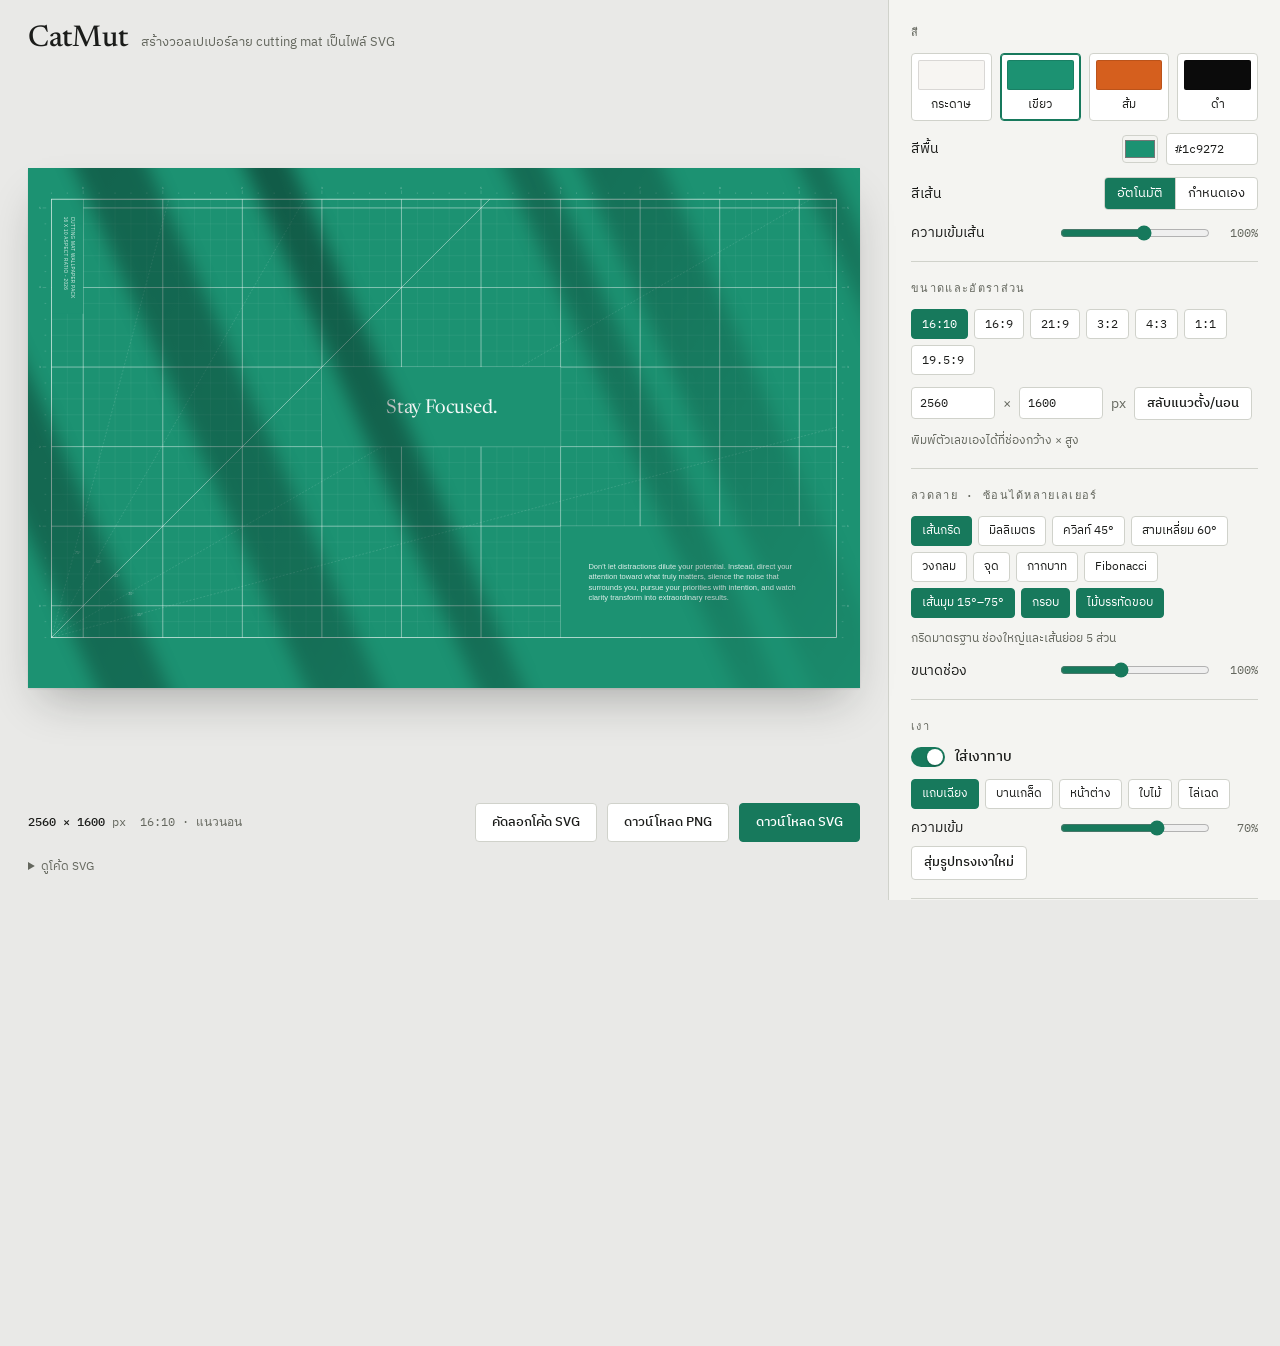
==== commit 9242af04: "Update CatMut to latest version with layered patterns Co-Authored-By: Claude Opus 5.5 <noreply@anthr" ====
--- a/catmut/index.html
+++ b/catmut/index.html
@@ -3,7 +3,7 @@
 <head>
 <meta charset="utf-8">
 <meta name=viewport content="width=device-width,initial-scale=1,viewport-fit=cover"><style>:root{color-scheme:light;box-sizing:border-box;padding-top:env(safe-area-inset-top,0px);padding-bottom:env(safe-area-inset-bottom,0px)}html{scroll-padding-top:env(safe-area-inset-top,0px)}body{margin:0;padding:0;font:14px -apple-system,BlinkMacSystemFont,sans-serif;background:#fff;color:#000}img{max-width:100%}[hidden]:not([hidden=until-found i]){display:none!important}</style>
-<title>CatMut Wallpaper</title>
+<title>CatMut</title>
 <link rel="preconnect" href="https://fonts.googleapis.com">
 <link rel="preconnect" href="https://fonts.gstatic.com" crossorigin>
 <link rel="stylesheet" href="https://fonts.googleapis.com/css2?family=IBM+Plex+Mono:wght@400;500&family=IBM+Plex+Sans+Thai:wght@400;500;600&family=Newsreader:opsz,wght@6..72,400;6..72,500&display=swap">
@@ -154,12 +154,12 @@
     </section>
 
     <section class="sec">
-      <h2>ลวดลาย</h2>
-      <div class="row"><span>รูปแบบ</span>
-        <div class="seg" id="segPattern"><button type="button" data-v="grid">เส้นกริด</button><button type="button" data-v="cross">กากบาท</button></div></div>
+      <h2>ลวดลาย · ซ้อนได้หลายเลเยอร์</h2>
+      <div class="chips" id="layers" role="group" aria-label="เลเยอร์ลวดลาย"></div>
+      <p class="hint" id="patternHint"></p>
+      <div class="row" id="fibRow" hidden><span>Fibonacci ด้านเล็กอยู่ทาง</span>
+        <div class="seg" id="segFib"><button type="button" data-v="left">ซ้าย</button><button type="button" data-v="right">ขวา</button></div></div>
       <div class="row"><span>ขนาดช่อง</span><div class="ctl"><input type="range" id="cell" min="60" max="160" step="5"><output id="cellO"></output></div></div>
-      <label class="sw"><input type="checkbox" id="angles"><span class="track"></span><span>เส้นมุม 15° – 75°</span></label>
-      <label class="sw"><input type="checkbox" id="ruler"><span class="track"></span><span>ขีดและตัวเลขไม้บรรทัดรอบขอบ</span></label>
     </section>
 
     <section class="sec">
@@ -379,53 +379,190 @@
   const x0 = mx, y0 = tp, x1 = W - mx, y1 = H - bt, fw = x1 - x0, fh = y1 - y0;
   let cell = 0.153 * b * S.cell;
   cell = Math.min(cell, fw / 3, fh / 3);
-  const strip = 0.4 * cell, ox = x0 + strip, oy = y1 - strip, sub = 5, m = cell / sub;
+  const strip = 0.4 * cell, ox = x0 + strip, oy = y1 - strip;
   const bg = S.bg;
   const ink = S.ink === 'auto' ? (lum(bg) > 0.6 ? '#2b2926' : '#ffffff') : S.inkCustom;
   const k = S.intensity / 100;
   const op = v => f(Math.min(1, v * k));
-  const grid = S.pattern === 'grid';
+  const q = Math.max(1, t);
+  const L = S.layers || {};
   const eps = 0.5;
+  const sub = (L.mm && !L.grid) ? 10 : 5, m = cell / sub;
   const i0 = -Math.floor(strip / m + 1e-6);
 
-  let minor = '', major = '', cross = '', crossBig = '';
-  if (grid) {
-    for (let i = i0; ox + i * m < x1 - eps; i++) {
-      const x = ox + i * m;
-      if (x <= x0 + eps || i % 5 === 0) continue;
-      minor += 'M' + f(x) + ' ' + f(y0) + 'V' + f(y1);
-    }
-    for (let i = i0; oy - i * m > y0 + eps; i++) {
-      const y = oy - i * m;
-      if (y >= y1 - eps || i % 5 === 0) continue;
-      minor += 'M' + f(x0) + ' ' + f(y) + 'H' + f(x1);
-    }
-    for (let i = 0; ox + i * cell < x1 - eps; i++) major += 'M' + f(ox + i * cell) + ' ' + f(y0) + 'V' + f(y1);
-    for (let i = 0; oy - i * cell > y0 + eps; i++) major += 'M' + f(x0) + ' ' + f(oy - i * cell) + 'H' + f(x1);
-  } else {
+  const clip = (px, py, dx, dy) => {
+    let t0 = -1e9, t1 = 1e9;
+    const ax = (p, d, lo, hi) => {
+      if (Math.abs(d) < 1e-9) return p >= lo - eps && p <= hi + eps;
+      let a = (lo - p) / d, c = (hi - p) / d;
+      if (a > c) { const w = a; a = c; c = w; }
+      t0 = Math.max(t0, a); t1 = Math.min(t1, c); return true;
+    };
+    if (!ax(px, dx, x0, x1) || !ax(py, dy, y0, y1) || t0 >= t1) return '';
+    return 'M' + f(px + dx * t0) + ' ' + f(py + dy * t0) + 'L' + f(px + dx * t1) + ' ' + f(py + dy * t1);
+  };
+  const vLine = x => 'M' + f(x) + ' ' + f(y0) + 'V' + f(y1);
+  const hLine = y => 'M' + f(x0) + ' ' + f(y) + 'H' + f(x1);
+  const path = (d, w, o, extra) => d ? '<path d="' + d + '" stroke-width="' + f(w * q) + '" stroke-opacity="' + op(o) + '"' + (extra || '') + '/>' : '';
+  const lat = (n, withMid) => {
+    const mm = cell / n, k0 = -Math.floor(strip / mm + 1e-6);
+    let minor = '', mid = '';
+    for (let i = k0; ox + i * mm < x1 - eps; i++) {
+      const x = ox + i * mm;
+      if (x <= x0 + eps || i % n === 0) continue;
+      if (withMid && i % (n / 2) === 0) mid += vLine(x); else minor += vLine(x);
+    }
+    for (let i = k0; oy - i * mm > y0 + eps; i++) {
+      const y = oy - i * mm;
+      if (y >= y1 - eps || i % n === 0) continue;
+      if (withMid && i % (n / 2) === 0) mid += hLine(y); else minor += hLine(y);
+    }
+    return { minor, mid };
+  };
+
+  let layerSvg = '', defsSvg = '', fibText = '';
+
+  if (L.mm) { const r = lat(10, true); layerSvg += path(r.minor, 0.8, 0.12) + path(r.mid, 1.3, 0.3); }
+  if (L.grid) { const r = lat(5, false); layerSvg += path(r.minor, 1, 0.16); }
+
+  if (L.iso) {
+    const sd = cell * 0.5, hd = sd * Math.sin(Math.PI / 3);
+    let d = '';
+    for (let j = -Math.ceil(strip / hd); oy - j * hd > y0 + eps; j++) { const y = oy - j * hd; if (y < y1 - eps) d += hLine(y); }
+    const nk = Math.ceil((fw + fh) / sd) + 2;
+    for (let kk = -nk; kk <= nk; kk++) { const bx = ox + kk * sd; d += clip(bx, oy, 0.5, -0.866025) + clip(bx, oy, -0.5, -0.866025); }
+    layerSvg += path(d, 1, 0.3);
+  }
+
+  if (L.quilt) {
+    let d = '';
+    const nk = Math.ceil(fh / cell) + Math.ceil(fw / cell) + 2;
+    for (let kk = -nk; kk <= nk; kk++) { const bx = ox + kk * cell; d += clip(bx, oy, 1, -1) + clip(bx, oy, 1, 1); }
+    layerSvg += path(d, 1.2, 0.26);
+  }
+
+  if (L.circle) {
+    const cx = (x0 + x1) / 2, cy = (y0 + y1) / 2, rmax = Math.hypot(fw, fh) / 2, step = cell / 2;
+    let a = '', c2 = '';
+    for (let n = 1; n * step <= rmax + step; n++) {
+      const c = '<circle cx="' + f(cx) + '" cy="' + f(cy) + '" r="' + f(n * step) + '"/>';
+      if (n % 2 === 0) c2 += c; else a += c;
+    }
+    defsSvg += '<clipPath id="cmFrame"><rect x="' + f(x0) + '" y="' + f(y0) + '" width="' + f(fw) + '" height="' + f(fh) + '"/></clipPath>';
+    layerSvg += '<g clip-path="url(#cmFrame)"><g stroke-width="' + f(1 * q) + '" stroke-opacity="' + op(0.35) + '">' + a + '</g><g stroke-width="' + f(1.8 * q) + '" stroke-opacity="' + op(0.6) + '">' + c2 + '</g></g>';
+    layerSvg += path(hLine(cy) + vLine(cx), 1.8, 0.6) + path(clip(cx, cy, 1, 1) + clip(cx, cy, 1, -1), 1.2, 0.45);
+  }
+
+  if (L.grid || L.mm) {
+    let d = '';
+    for (let i = 0; ox + i * cell < x1 - eps; i++) d += vLine(ox + i * cell);
+    for (let i = 0; oy - i * cell > y0 + eps; i++) d += hLine(oy - i * cell);
+    layerSvg += path(d, 2.2, 0.62);
+  }
+
+  if (L.dots || L.cross) {
     const a = m * 0.14, A = m * 0.3;
+    let dots = '', dotsBig = '', cr = '', crBig = '';
     for (let i = i0; ox + i * m < x1 - eps; i++) {
       const x = ox + i * m;
       if (x <= x0 + eps) continue;
       for (let j = i0; oy - j * m > y0 + eps; j++) {
         const y = oy - j * m;
         if (y >= y1 - eps) continue;
-        if (i % 5 === 0 && j % 5 === 0) crossBig += 'M' + f(x - A) + ' ' + f(y) + 'h' + f(2 * A) + 'M' + f(x) + ' ' + f(y - A) + 'v' + f(2 * A);
-        else cross += 'M' + f(x - a) + ' ' + f(y) + 'h' + f(2 * a) + 'M' + f(x) + ' ' + f(y - a) + 'v' + f(2 * a);
+        const isMaj = i % sub === 0 && j % sub === 0;
+        if (L.dots) { const seg = 'M' + f(x) + ' ' + f(y) + 'h0.01'; if (isMaj) dotsBig += seg; else dots += seg; }
+        if (L.cross) {
+          if (isMaj) crBig += 'M' + f(x - A) + ' ' + f(y) + 'h' + f(2 * A) + 'M' + f(x) + ' ' + f(y - A) + 'v' + f(2 * A);
+          else cr += 'M' + f(x - a) + ' ' + f(y) + 'h' + f(2 * a) + 'M' + f(x) + ' ' + f(y - a) + 'v' + f(2 * a);
+        }
       }
     }
+    layerSvg += path(dots, 2.4, 0.5, ' stroke-linecap="round"') + path(dotsBig, 3.8, 0.7, ' stroke-linecap="round"') + path(cr, 1, 0.42) + path(crBig, 1.4, 0.6);
+  }
+
+  if (L.fib) {
+    const N = 11, dirs = ['r', 't', 'l', 'b'];
+    let sq = [{ x: 0, y: 0, s: 1 }], bx0 = 0, by0 = 0, bx1 = 1, by1 = 1;
+    for (let n = 1; n < N; n++) {
+      const d = dirs[(n - 1) % 4], w = bx1 - bx0, h = by1 - by0;
+      let s, x, y;
+      if (d === 'r') { s = h; x = bx1; y = by0; bx1 += s; }
+      else if (d === 't') { s = w; x = bx0; y = by0 - s; by0 -= s; }
+      else if (d === 'l') { s = h; x = bx0 - s; y = by0; bx0 -= s; }
+      else { s = w; x = bx0; y = by1; by1 += s; }
+      sq.push({ x, y, s });
+    }
+    // orient: wide frame gets a wide spiral, small end toward the bottom-left corner
+    if (((bx1 - bx0) > (by1 - by0)) !== (fw > fh)) sq = sq.map(a => ({ x: a.y, y: a.x, s: a.s }));
+    const ext = () => {
+      const xs0 = Math.min.apply(null, sq.map(a => a.x)), xs1 = Math.max.apply(null, sq.map(a => a.x + a.s));
+      const ys0 = Math.min.apply(null, sq.map(a => a.y)), ys1 = Math.max.apply(null, sq.map(a => a.y + a.s));
+      return [xs0, ys0, xs1, ys1];
+    };
+    let e = ext();
+    const smallRight = sq[0].x + 0.5 > (e[0] + e[2]) / 2;
+    if (smallRight !== (S.fibSide === 'right')) sq = sq.map(a => ({ x: -(a.x + a.s), y: a.y, s: a.s }));
+    e = ext();
+    if (sq[0].y + 0.5 < (e[1] + e[3]) / 2) sq = sq.map(a => ({ x: a.x, y: -(a.y + a.s), s: a.s }));
+    e = ext();
+    // chain quarter arcs so the spiral is continuous
+    const cands = a => {
+      const cs = [[a.x, a.y], [a.x + a.s, a.y], [a.x + a.s, a.y + a.s], [a.x, a.y + a.s]], out = [];
+      for (let c = 0; c < 4; c++) {
+        const A = cs[(c + 1) % 4], B = cs[(c + 3) % 4], C = cs[c];
+        [[A, B], [B, A]].forEach(([S0, E0]) => {
+          const sg = Math.sign((S0[0] - C[0]) * (E0[1] - C[1]) - (S0[1] - C[1]) * (E0[0] - C[0]));
+          out.push({ C, S: S0, E: E0, sg, r: a.s });
+        });
+      }
+      return out;
+    };
+    const tang = (P, a) => [-(P[1] - a.C[1]) * a.sg / a.r, (P[0] - a.C[0]) * a.sg / a.r];
+    const same = (P, Q) => Math.abs(P[0] - Q[0]) < 1e-6 && Math.abs(P[1] - Q[1]) < 1e-6;
+    const all = sq.map(cands), arcs = [];
+    const dfs = i => {
+      if (i === sq.length) return true;
+      for (const a of all[i]) {
+        if (i > 0) {
+          const p = arcs[i - 1];
+          if (!same(p.E, a.S)) continue;
+          const t1 = tang(p.E, p), t2 = tang(a.S, a);
+          if (t1[0] * t2[0] + t1[1] * t2[1] < 0.99) continue;
+        }
+        arcs[i] = a;
+        if (dfs(i + 1)) return true;
+      }
+      return false;
+    };
+    if (!dfs(0)) arcs.length = 0;
+    const bw = e[2] - e[0], bh = e[3] - e[1], sc = Math.min(fw / bw, fh / bh);
+    const offx = x0 + (fw - bw * sc) / 2 - e[0] * sc, offy = y0 + (fh - bh * sc) / 2 - e[1] * sc;
+    const X = v => offx + v * sc, Y = v => offy + v * sc;
+    let sqD = '', arcD = '', lab = '';
+    const lf = 11 * t;
+    sq.forEach(a => {
+      sqD += 'M' + f(X(a.x)) + ' ' + f(Y(a.y)) + 'h' + f(a.s * sc) + 'v' + f(a.s * sc) + 'h' + f(-a.s * sc) + 'Z';
+      if (a.s * sc >= 3 * lf) lab += '<text x="' + f(X(a.x) + 7 * t) + '" y="' + f(Y(a.y) + lf + 5 * t) + '">' + a.s + '</text>';
+    });
+    arcs.forEach(a => {
+      arcD += 'M' + f(X(a.S[0])) + ' ' + f(Y(a.S[1])) + 'A' + f(a.r * sc) + ' ' + f(a.r * sc) + ' 0 0 ' + (a.sg > 0 ? 1 : 0) + ' ' + f(X(a.E[0])) + ' ' + f(Y(a.E[1]));
+    });
+    layerSvg += path(sqD, 2.8, 0.9, ' stroke-linejoin="miter"') + path(arcD, 2.8, 0.9, ' stroke-linecap="round"');
+    if (lab) fibText = '<g font-family="' + FONTS.mono + '" font-size="' + f(lf) + '" fill="' + ink + '" fill-opacity="' + op(0.5) + '">' + lab + '</g>';
   }
 
   // angle lines from the bottom-left corner of the mat
-  let dashed = '', solid = '', angLabels = '';
-  if (S.angles) {
+  let angLabels = '';
+  if (L.angles) {
     const end = th => {
       const r = th * Math.PI / 180, c = Math.cos(r), s = Math.sin(r);
       const tt = Math.min(fw / c, fh / s);
       return [x0 + c * tt, y1 - s * tt];
     };
+    let dashed = '';
     [15, 30, 60, 75].forEach(d => { const e = end(d); dashed += 'M' + f(x0) + ' ' + f(y1) + 'L' + f(e[0]) + ' ' + f(e[1]); });
-    const e45 = end(45); solid = 'M' + f(x0) + ' ' + f(y1) + 'L' + f(e45[0]) + ' ' + f(e45[1]);
+    const e45 = end(45), solid = 'M' + f(x0) + ' ' + f(y1) + 'L' + f(e45[0]) + ' ' + f(e45[1]);
+    layerSvg += path(dashed, 1, 0.38, ' stroke-dasharray="' + f(6 * t) + ' ' + f(5 * t) + '"') + path(solid, 1.6, 0.85);
     const lf = Math.max(6, 0.045 * cell), dist = 1.1 * cell;
     [15, 30, 45, 60, 75].forEach(d => {
       const r = d * Math.PI / 180;
@@ -436,23 +573,23 @@
 
   // ruler ticks and numbers outside the frame
   let ticks = '', nums = '';
-  if (S.ruler) {
+  if (L.ruler) {
     const gap = 16 * t, lmin = 5 * t, lmaj = 11 * t, fsz = 8.5 * t, pad = 4 * t;
     for (let i = i0; ox + i * m <= x1 + eps; i++) {
       const x = ox + i * m;
       if (x < x0 - eps) continue;
-      const mj = i % 5 === 0;
+      const mj = i % sub === 0;
       ticks += 'M' + f(x) + ' ' + f(y0 - gap) + 'v' + f(-(mj ? lmaj : lmin));
-      if (mj && i >= 0) nums += '<text x="' + f(x) + '" y="' + f(y0 - gap - lmaj - pad) + '" text-anchor="middle">' + (i / 5) + '</text>';
+      if (mj && i >= 0) nums += '<text x="' + f(x) + '" y="' + f(y0 - gap - lmaj - pad) + '" text-anchor="middle">' + (i / sub) + '</text>';
     }
     for (let i = i0; oy - i * m >= y0 - eps; i++) {
       const y = oy - i * m;
       if (y > y1 + eps) continue;
-      const mj = i % 5 === 0, len = mj ? lmaj : lmin;
+      const mj = i % sub === 0, len = mj ? lmaj : lmin;
       ticks += 'M' + f(x0 - gap) + ' ' + f(y) + 'h' + f(-len) + 'M' + f(x1 + gap) + ' ' + f(y) + 'h' + f(len);
       if (mj && i >= 0) {
-        nums += '<text x="' + f(x0 - gap - lmaj - pad) + '" y="' + f(y + fsz * 0.35) + '" text-anchor="end">' + (i / 5) + '</text>';
-        nums += '<text x="' + f(x1 + gap + lmaj + pad) + '" y="' + f(y + fsz * 0.35) + '" text-anchor="start">' + (i / 5) + '</text>';
+        nums += '<text x="' + f(x0 - gap - lmaj - pad) + '" y="' + f(y + fsz * 0.35) + '" text-anchor="end">' + (i / sub) + '</text>';
+        nums += '<text x="' + f(x1 + gap + lmaj + pad) + '" y="' + f(y + fsz * 0.35) + '" text-anchor="start">' + (i / sub) + '</text>';
       }
     }
     nums = '<g font-family="' + FONTS.mono + '" font-size="' + f(fsz) + '" fill="' + ink + '" fill-opacity="' + op(0.55) + '">' + nums + '</g>';
@@ -512,7 +649,6 @@
     texts += '<g transform="translate(' + f(bx) + ' ' + f(by) + ') rotate(90)"><text font-family="' + fam + '" font-size="' + f(fs) + '" letter-spacing="' + f(fs * 0.07) + '" fill="' + ink + '" fill-opacity="' + op(0.85) + '">' + tsp + '</text></g>';
   }
 
-  const q = Math.max(1, t);
   let svg = '<svg xmlns="http://www.w3.org/2000/svg" width="' + W + '" height="' + H + '" viewBox="0 0 ' + W + ' ' + H + '">';
   if (opts && opts.embed) {
     const used = [S.quoteOn && S.quote.trim() ? S.quoteFont : null, S.bodyOn && S.body.trim() ? S.bodyFont : null, S.labelOn && S.label.trim() ? S.labelFont : null].filter(Boolean);
@@ -523,18 +659,11 @@
     if (css) svg += '<defs><style><![CDATA[' + css + ']]></style></defs>';
   }
   svg += '<rect width="' + W + '" height="' + H + '" fill="' + bg + '"/>';
-  svg += '<g fill="none" stroke="' + ink + '">';
-  if (minor) svg += '<path d="' + minor + '" stroke-width="' + f(1 * q) + '" stroke-opacity="' + op(0.16) + '"/>';
-  if (major) svg += '<path d="' + major + '" stroke-width="' + f(2.2 * q) + '" stroke-opacity="' + op(0.62) + '"/>';
-  if (cross) svg += '<path d="' + cross + '" stroke-width="' + f(1 * q) + '" stroke-opacity="' + op(0.42) + '"/>';
-  if (crossBig) svg += '<path d="' + crossBig + '" stroke-width="' + f(1.4 * q) + '" stroke-opacity="' + op(0.6) + '"/>';
-  if (dashed) svg += '<path d="' + dashed + '" stroke-width="' + f(1 * q) + '" stroke-opacity="' + op(0.38) + '" stroke-dasharray="' + f(6 * t) + ' ' + f(5 * t) + '"/>';
-  if (solid) svg += '<path d="' + solid + '" stroke-width="' + f(1.6 * q) + '" stroke-opacity="' + op(0.85) + '"/>';
-  svg += '</g>';
+  svg += '<g fill="none" stroke="' + ink + '">' + (defsSvg ? '<defs>' + defsSvg + '</defs>' : '') + layerSvg + '</g>';
   if (masks) svg += '<g fill="' + bg + '">' + masks + '</g>';
-  if (grid) svg += '<rect x="' + f(x0) + '" y="' + f(y0) + '" width="' + f(fw) + '" height="' + f(fh) + '" fill="none" stroke="' + ink + '" stroke-opacity="' + op(0.8) + '" stroke-width="' + f(2.4 * q) + '"/>';
+  if (L.frame) svg += '<rect x="' + f(x0) + '" y="' + f(y0) + '" width="' + f(fw) + '" height="' + f(fh) + '" fill="none" stroke="' + ink + '" stroke-opacity="' + op(0.8) + '" stroke-width="' + f(2.4 * q) + '"/>';
   if (ticks) svg += '<path d="' + ticks + '" fill="none" stroke="' + ink + '" stroke-opacity="' + op(0.5) + '" stroke-width="' + f(1 * q) + '"/>';
-  svg += nums + angLabels + texts;
+  svg += nums + angLabels + fibText + texts;
   if (S.shadow) svg += shadowSVG(W, H, S.seed, S.shadowAmt, S.shadowStyle);
   svg += '</svg>';
   return svg;
@@ -544,8 +673,10 @@
 /* ---------- UI ---------- */
 const $ = id => document.getElementById(id);
 const S = {
-  bg: '#1c9272', ink: 'auto', inkCustom: '#ffffff', intensity: 100, pattern: 'grid',
-  cw: 2560, ch: 1600, cell: 1, angles: true, ruler: true,
+  bg: '#1c9272', ink: 'auto', inkCustom: '#ffffff', intensity: 100,
+  layers: { grid: true, mm: false, quilt: false, iso: false, circle: false, dots: false, cross: false, fib: false, angles: true, frame: true, ruler: true },
+  fibSide: 'left',
+  cw: 2560, ch: 1600, cell: 1,
   shadow: true, shadowAmt: 70, seed: 7, shadowStyle: 'stripes',
   quoteOn: true, quote: 'Stay Focused.', quoteSize: 1, quoteFont: 'Newsreader', bodyFont: 'sans', labelFont: 'sans',
   bodyOn: true, body: "Don't let distractions dilute your potential. Instead, direct your attention toward what truly matters, silence the noise that surrounds you, pursue your priorities with intention, and watch clarity transform into extraordinary results.", bodyCols: 3,
@@ -656,6 +787,27 @@
   bt.addEventListener('click', () => { S.bg = p.bg; S.ink = 'auto'; S.intensity = p.int; syncUI(true); render(); });
   $('presets').appendChild(bt);
 });
+const LAYERS = [
+  ['grid', 'เส้นกริด', 'กริดมาตรฐาน ช่องใหญ่และเส้นย่อย 5 ส่วน'],
+  ['mm', 'มิลลิเมตร', 'กริดละเอียด 3 ระดับ (ช่อง ครึ่งช่อง 1/10 ช่อง) แบบกระดาษกราฟ'],
+  ['quilt', 'ควิลท์ 45°', 'เส้นแนวทแยง 45° พาดเต็มแผ่นผ่านมุมช่องทุกจุด แบบแผ่นรองตัดงานควิลท์'],
+  ['iso', 'สามเหลี่ยม 60°', 'ตารางสามเหลี่ยมด้านเท่า (ไอโซเมตริก) สำหรับตัดชิ้นสามเหลี่ยมและหกเหลี่ยม'],
+  ['circle', 'วงกลม', 'วงกลมซ้อนรอบจุดกลาง พร้อมเส้นกากบาทกลางและเส้นทแยง แบบแผ่นตัดวงกลมด้วยใบมีดหมุน'],
+  ['dots', 'จุด', 'จุดตามจุดตัดกริด จุดใหญ่ทุกช่องหลัก'],
+  ['cross', 'กากบาท', 'เครื่องหมายบวกเล็กๆ ตามจุดตัดกริด'],
+  ['fib', 'Fibonacci', 'สี่เหลี่ยมขนาด 1 1 2 3 5 8 … ต่อกันเป็นสี่เหลี่ยมสัดส่วนทอง พร้อมเกลียวทองคำ'],
+  ['angles', 'เส้นมุม 15°–75°', 'เส้นทแยง 45° และเส้นประ 15° 30° 60° 75° จากมุมซ้ายล่าง พร้อมตัวเลของศา'],
+  ['frame', 'กรอบ', 'กรอบสี่เหลี่ยมรอบพื้นที่ลวดลาย'],
+  ['ruler', 'ไม้บรรทัดขอบ', 'ขีดและตัวเลขรอบขอบด้านบน ซ้าย และขวา']
+];
+let lastLayer = 'grid';
+LAYERS.forEach(([v, n]) => {
+  const bt = document.createElement('button');
+  bt.type = 'button'; bt.className = 'chip'; bt.dataset.v = v; bt.textContent = n;
+  bt.style.fontFamily = 'var(--f-ui)';
+  bt.addEventListener('click', () => { S.layers[v] = !S.layers[v]; lastLayer = v; render(); });
+  $('layers').appendChild(bt);
+});
 const SHADOWS = [['stripes', 'แถบเฉียง'], ['blinds', 'บานเกล็ด'], ['window', 'หน้าต่าง'], ['leaves', 'ใบไม้'], ['gradient', 'ไล่เฉด']];
 SHADOWS.forEach(([v, n]) => {
   const bt = document.createElement('button');
@@ -683,7 +835,10 @@
     b.setAttribute('aria-pressed', String(!!kr && kr[0] === r[1] && kr[1] === r[2]));
   });
   document.querySelectorAll('#shadowStyles .chip').forEach(b => b.setAttribute('aria-pressed', String(b.dataset.v === S.shadowStyle)));
-  document.querySelectorAll('#segPattern button').forEach(b => b.setAttribute('aria-pressed', String(b.dataset.v === S.pattern)));
+  document.querySelectorAll('#layers .chip').forEach(b => b.setAttribute('aria-pressed', String(!!S.layers[b.dataset.v])));
+  $('fibRow').hidden = !S.layers.fib;
+  document.querySelectorAll('#segFib button').forEach(b => b.setAttribute('aria-pressed', String(b.dataset.v === S.fibSide)));
+  $('patternHint').textContent = (LAYERS.find(x => x[0] === lastLayer) || [])[2] || '';
   document.querySelectorAll('#segInk button').forEach(b => b.setAttribute('aria-pressed', String(b.dataset.v === S.ink)));
   $('inkC').hidden = S.ink === 'auto';
   if (full || document.activeElement !== $('bgHex')) $('bgHex').value = S.bg;
@@ -695,7 +850,6 @@
   $('bodyCols').value = S.bodyCols; $('bodyColsO').textContent = S.bodyCols;
   if (document.activeElement !== $('cw')) $('cw').value = S.cw;
   if (document.activeElement !== $('ch')) $('ch').value = S.ch;
-  ['angles', 'ruler'].forEach(k => { $(k).checked = S[k]; });
   $('shadowOn').checked = S.shadow; $('shadowBody').classList.toggle('off', !S.shadow);
   [['quote', 'quoteOn'], ['body', 'bodyOn'], ['label', 'labelOn']].forEach(([n, k]) => {
     $(n + 'Blk').classList.toggle('off', !S[k]); $(k).checked = S[k];
@@ -733,14 +887,13 @@
 $('bgHex').addEventListener('input', e => { const v = e.target.value.trim(); if (/^#[0-9a-f]{6}$/i.test(v)) { S.bg = v.toLowerCase(); render(); } });
 $('bgHex').addEventListener('change', () => { $('bgHex').value = S.bg; });
 $('inkC').addEventListener('input', e => { S.inkCustom = e.target.value; render(); });
+$('segFib').addEventListener('click', e => { const b = e.target.closest('button'); if (!b) return; S.fibSide = b.dataset.v; render(); });
 $('segInk').addEventListener('click', e => { const b = e.target.closest('button'); if (!b) return; S.ink = b.dataset.v; render(); });
-$('segPattern').addEventListener('click', e => { const b = e.target.closest('button'); if (!b) return; S.pattern = b.dataset.v; render(); });
 $('intensity').addEventListener('input', e => { S.intensity = +e.target.value; render(); });
 $('cell').addEventListener('input', e => { S.cell = +e.target.value / 100; render(); });
 $('shadowAmt').addEventListener('input', e => { S.shadowAmt = +e.target.value; render(); });
 $('quoteSize').addEventListener('input', e => { S.quoteSize = +e.target.value / 100; render(); });
 $('bodyCols').addEventListener('input', e => { S.bodyCols = +e.target.value; render(); });
-['angles', 'ruler'].forEach(k => $(k).addEventListener('change', e => { S[k] = e.target.checked; render(); }));
 $('shadowOn').addEventListener('change', e => { S.shadow = e.target.checked; render(); });
 $('reseed').addEventListener('click', () => { S.seed = (Math.random() * 1e6) | 0; S.shadow = true; render(); });
 [['quoteOn', 'quoteOn'], ['bodyOn', 'bodyOn'], ['labelOn', 'labelOn']].forEach(([id, k]) => $(id).addEventListener('change', e => { S[k] = e.target.checked; render(); }));
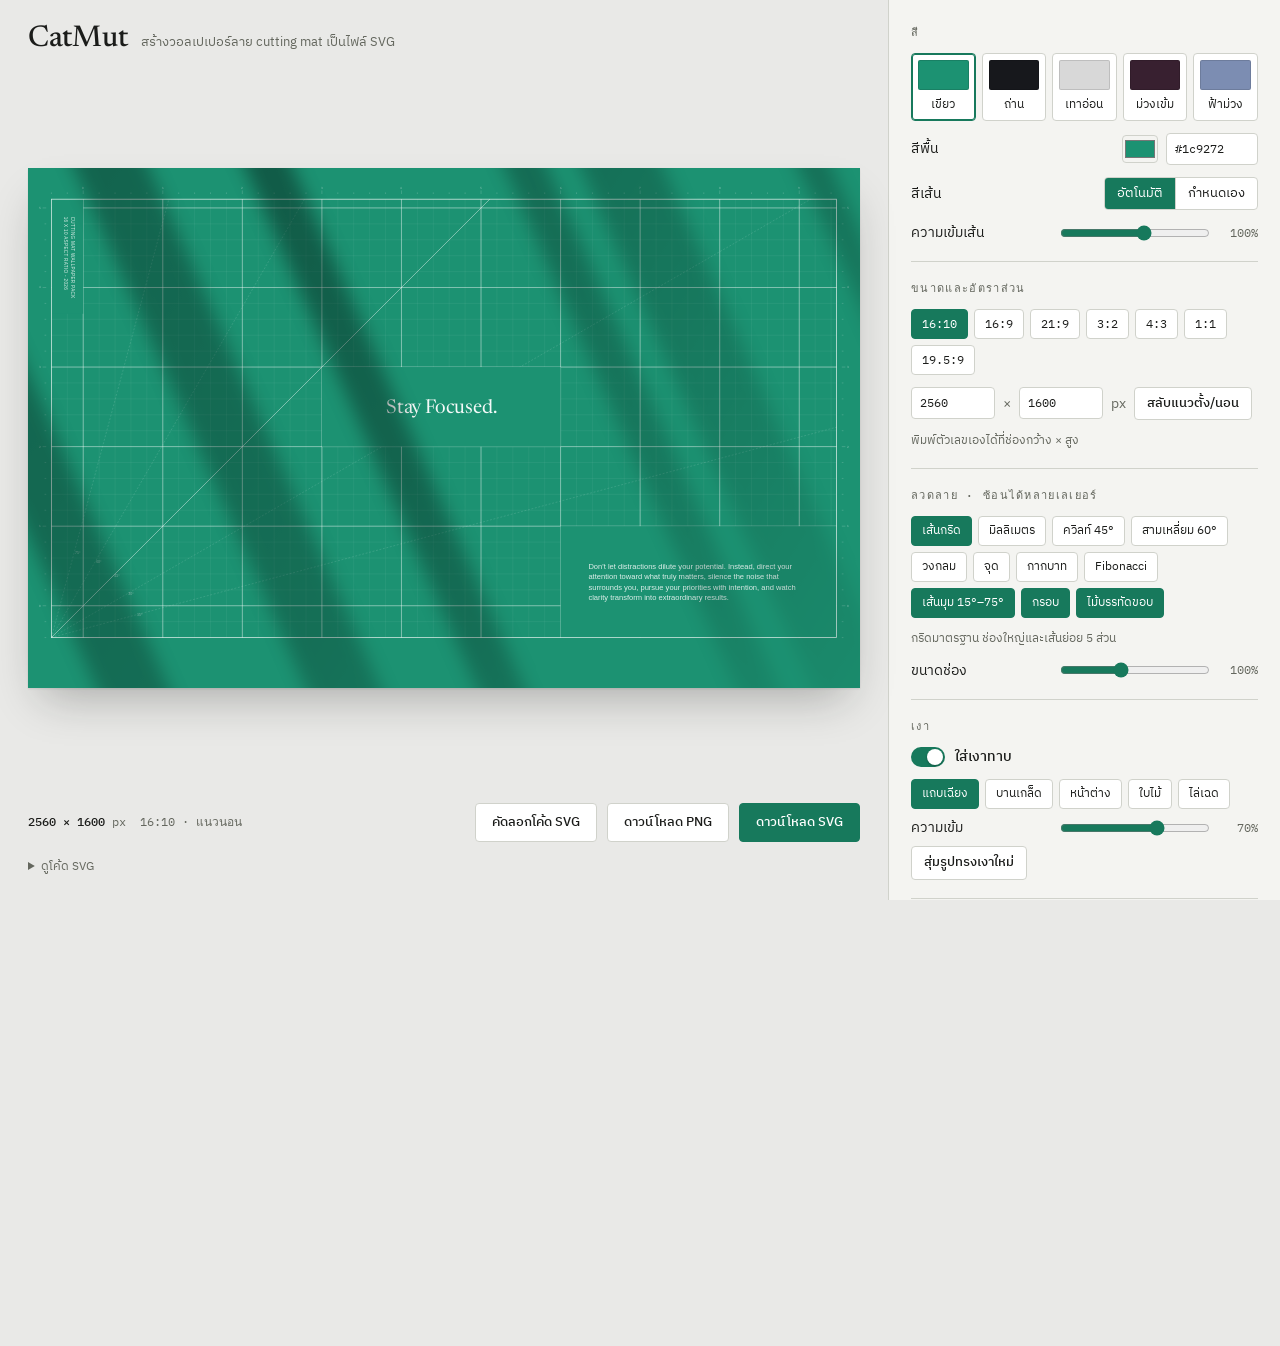
==== commit 71c70b45: "Update CatMut color presets Co-Authored-By: Claude Opus 5.5 <noreply@anthropic.com> Claude-Session: " ====
--- a/catmut/index.html
+++ b/catmut/index.html
@@ -79,7 +79,7 @@
 .seg button{border:0;background:none;padding:6px 12px;cursor:pointer;font-size:13px;border-right:1px solid var(--line)}
 .seg button:last-child{border-right:0}
 .seg button[aria-pressed="true"]{background:var(--accent);color:var(--accent-ink)}
-.swatches{display:grid;grid-template-columns:repeat(4,minmax(0,1fr));gap:8px}
+.swatches{display:grid;grid-template-columns:repeat(5,minmax(0,1fr));gap:6px}
 .sw-btn{display:flex;flex-direction:column;align-items:stretch;gap:6px;border:1px solid var(--line);background:var(--field);padding:6px;border-radius:4px;cursor:pointer;font-size:12px}
 .sw-btn i{display:block;block-size:30px;border-radius:2px;border:1px solid rgba(0,0,0,.12)}
 .sw-btn[aria-pressed="true"]{border-color:var(--accent);box-shadow:inset 0 0 0 1px var(--accent)}
@@ -381,7 +381,7 @@
   cell = Math.min(cell, fw / 3, fh / 3);
   const strip = 0.4 * cell, ox = x0 + strip, oy = y1 - strip;
   const bg = S.bg;
-  const ink = S.ink === 'auto' ? (lum(bg) > 0.6 ? '#2b2926' : '#ffffff') : S.inkCustom;
+  const ink = S.ink === 'auto' ? (lum(bg) > 0.5 ? '#2b2926' : '#ffffff') : S.inkCustom;
   const k = S.intensity / 100;
   const op = v => f(Math.min(1, v * k));
   const q = Math.max(1, t);
@@ -683,10 +683,11 @@
   labelOn: true, label: 'CUTTING MAT WALLPAPER PACK\n{ratio} ASPECT RATIO - {year}'
 };
 const PRESETS = [
-  { n: 'กระดาษ', bg: '#f7f5f2', int: 100 },
   { n: 'เขียว', bg: '#1c9272', int: 100 },
-  { n: 'ส้ม', bg: '#d55f1e', int: 100 },
-  { n: 'ดำ', bg: '#0b0b0b', int: 45 }
+  { n: 'ถ่าน', bg: '#17181c', int: 50 },
+  { n: 'เทาอ่อน', bg: '#d8d8d8', int: 100 },
+  { n: 'ม่วงเข้ม', bg: '#382030', int: 75 },
+  { n: 'ฟ้าม่วง', bg: '#7c8db2', int: 100 }
 ];
 const RATIOS = [['16:10', 16, 10], ['16:9', 16, 9], ['21:9', 21, 9], ['3:2', 3, 2], ['4:3', 4, 3], ['1:1', 1, 1], ['19.5:9', 19.5, 9]];
 const EXP = { embed: true, imports: true };
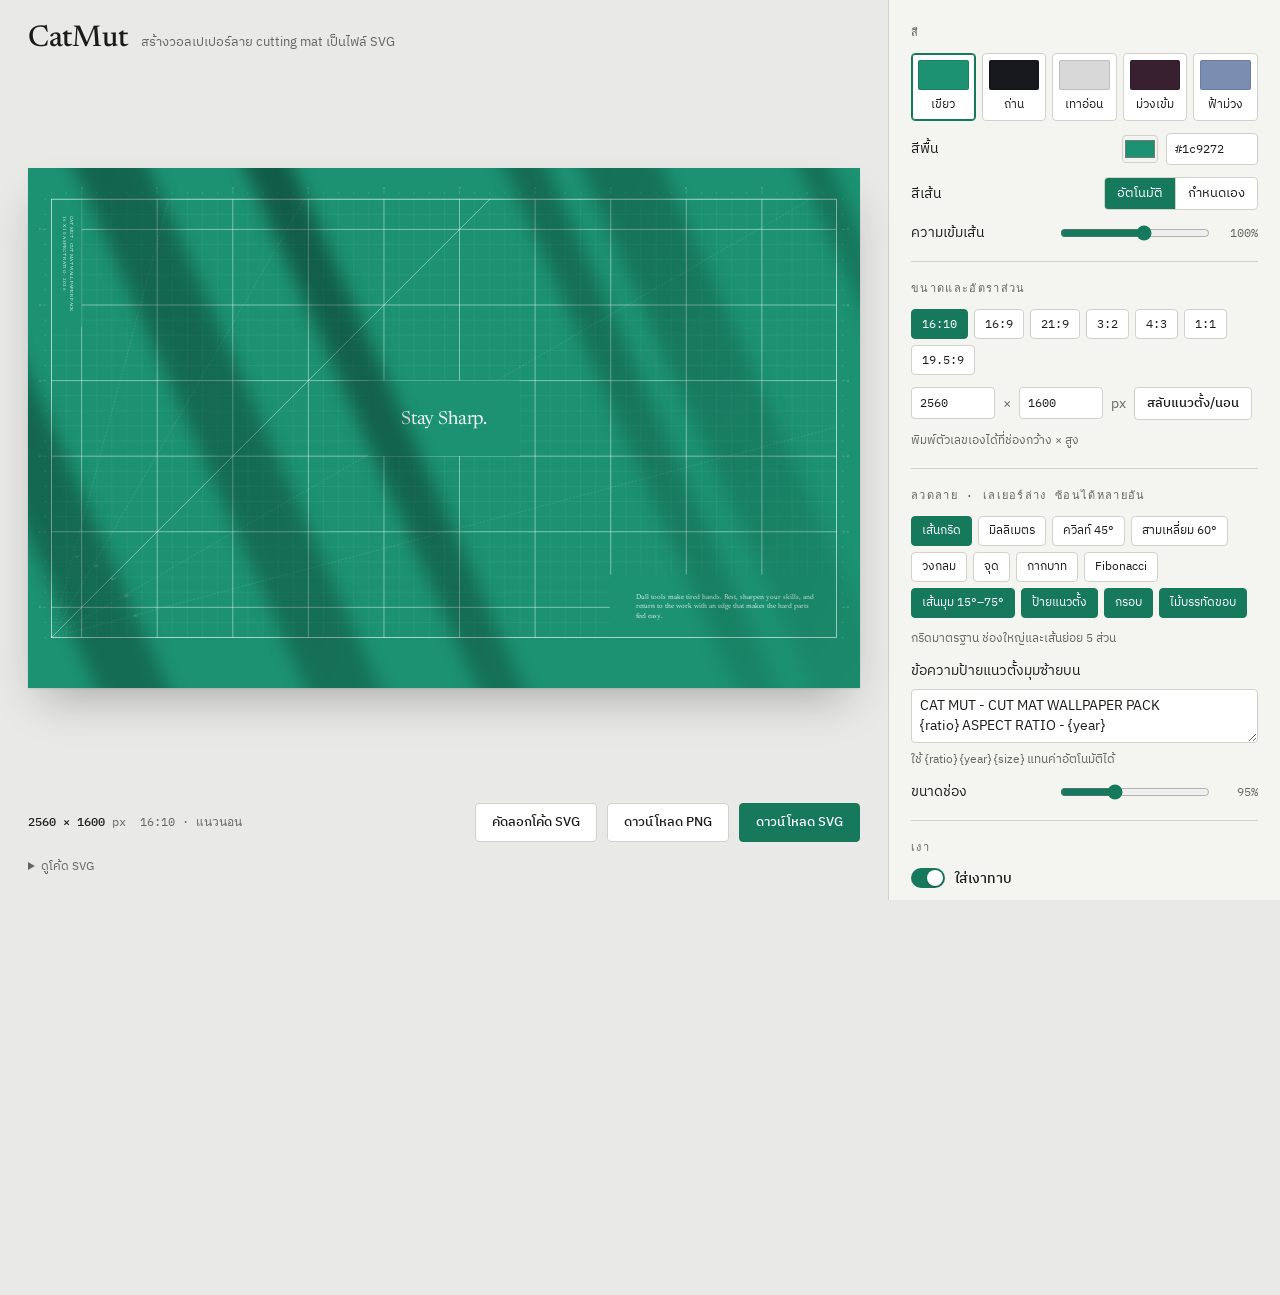
==== commit e7a6640f: "Update CatMut: shared text font, text plate toggle, label layer Co-Authored-By: Claude Opus 5.5 <nor" ====
--- a/catmut/index.html
+++ b/catmut/index.html
@@ -96,6 +96,7 @@
 .sw input:checked + .track{background:var(--accent)}
 .sw input:checked + .track::after{transform:translateX(14px)}
 .sw input:focus-visible + .track{outline:2px solid var(--accent);outline-offset:2px}
+[hidden]{display:none!important}
 .blk{display:flex;flex-direction:column;gap:8px}
 .blk.off .body{opacity:.45;pointer-events:none}
 .body{display:flex;flex-direction:column;gap:8px}
@@ -154,11 +155,16 @@
     </section>
 
     <section class="sec">
-      <h2>ลวดลาย · ซ้อนได้หลายเลเยอร์</h2>
+      <h2>ลวดลาย · เลเยอร์ล่าง ซ้อนได้หลายอัน</h2>
       <div class="chips" id="layers" role="group" aria-label="เลเยอร์ลวดลาย"></div>
       <p class="hint" id="patternHint"></p>
       <div class="row" id="fibRow" hidden><span>Fibonacci ด้านเล็กอยู่ทาง</span>
         <div class="seg" id="segFib"><button type="button" data-v="left">ซ้าย</button><button type="button" data-v="right">ขวา</button></div></div>
+      <div class="blk" id="labelBlk" hidden>
+        <span>ข้อความป้ายแนวตั้งมุมซ้ายบน</span>
+        <textarea id="label" rows="2" aria-label="ข้อความป้ายแนวตั้ง"></textarea>
+        <p class="hint">ใช้ {ratio} {year} {size} แทนค่าอัตโนมัติได้</p>
+      </div>
       <div class="row"><span>ขนาดช่อง</span><div class="ctl"><input type="range" id="cell" min="60" max="160" step="5"><output id="cellO"></output></div></div>
     </section>
 
@@ -173,13 +179,13 @@
     </section>
 
     <section class="sec">
-      <h2>ข้อความ</h2>
+      <h2>ข้อความ · เลเยอร์บน</h2>
+      <div class="row"><span>ฟอนต์ (ใช้กับข้อความทั้งหมด)</span><select id="fontAll" aria-label="ฟอนต์ของข้อความทั้งหมด"></select></div>
+      <label class="sw"><input type="checkbox" id="plateOn"><span class="track"></span><span>พื้นกล่องหลังข้อความ (บังเส้นกริด)</span></label>
       <div class="blk" id="quoteBlk">
         <label class="sw"><input type="checkbox" id="quoteOn"><span class="track"></span><span>Quote กลางภาพ</span></label>
         <div class="body">
           <textarea id="quote" rows="2" aria-label="ข้อความ Quote" placeholder="พิมพ์ข้อความ (ขึ้นบรรทัดใหม่ได้)"></textarea>
-          <div class="row"><span>ฟอนต์</span>
-            <select id="quoteFont" aria-label="ฟอนต์ Quote"></select></div>
           <div class="row"><span>ขนาดตัวอักษร</span><div class="ctl"><input type="range" id="quoteSize" min="50" max="180" step="5"><output id="quoteSizeO"></output></div></div>
         </div>
       </div>
@@ -187,16 +193,7 @@
         <label class="sw"><input type="checkbox" id="bodyOn"><span class="track"></span><span>ย่อหน้ามุมขวาล่าง</span></label>
         <div class="body">
           <textarea id="body" rows="4" aria-label="ข้อความย่อหน้า" placeholder="ข้อความย่อหน้า"></textarea>
-          <div class="row"><span>ฟอนต์</span><select id="bodyFont" aria-label="ฟอนต์ย่อหน้า"></select></div>
           <div class="row"><span>ความกว้างกล่อง (ช่อง)</span><div class="ctl"><input type="range" id="bodyCols" min="2" max="6" step="1"><output id="bodyColsO"></output></div></div>
-        </div>
-      </div>
-      <div class="blk" id="labelBlk">
-        <label class="sw"><input type="checkbox" id="labelOn"><span class="track"></span><span>ป้ายแนวตั้งมุมซ้ายบน</span></label>
-        <div class="body">
-          <textarea id="label" rows="2" aria-label="ข้อความป้ายแนวตั้ง"></textarea>
-          <div class="row"><span>ฟอนต์</span><select id="labelFont" aria-label="ฟอนต์ป้าย"></select></div>
-          <p class="hint">ใช้ {ratio} {year} {size} แทนค่าอัตโนมัติได้</p>
         </div>
       </div>
     </section>
@@ -379,6 +376,7 @@
   const x0 = mx, y0 = tp, x1 = W - mx, y1 = H - bt, fw = x1 - x0, fh = y1 - y0;
   let cell = 0.153 * b * S.cell;
   cell = Math.min(cell, fw / 3, fh / 3);
+  const famAll = FONTS[S.font] || FONTS.sans;
   const strip = 0.4 * cell, ox = x0 + strip, oy = y1 - strip;
   const bg = S.bg;
   const ink = S.ink === 'auto' ? (lum(bg) > 0.5 ? '#2b2926' : '#ffffff') : S.inkCustom;
@@ -548,7 +546,7 @@
       arcD += 'M' + f(X(a.S[0])) + ' ' + f(Y(a.S[1])) + 'A' + f(a.r * sc) + ' ' + f(a.r * sc) + ' 0 0 ' + (a.sg > 0 ? 1 : 0) + ' ' + f(X(a.E[0])) + ' ' + f(Y(a.E[1]));
     });
     layerSvg += path(sqD, 2.8, 0.9, ' stroke-linejoin="miter"') + path(arcD, 2.8, 0.9, ' stroke-linecap="round"');
-    if (lab) fibText = '<g font-family="' + FONTS.mono + '" font-size="' + f(lf) + '" fill="' + ink + '" fill-opacity="' + op(0.5) + '">' + lab + '</g>';
+    if (lab) fibText = '<g font-family="' + famAll + '" font-size="' + f(lf) + '" fill="' + ink + '" fill-opacity="' + op(0.5) + '">' + lab + '</g>';
   }
 
   // angle lines from the bottom-left corner of the mat
@@ -568,7 +566,7 @@
       const r = d * Math.PI / 180;
       angLabels += '<text x="' + f(x0 + Math.cos(r) * dist + 3 * t) + '" y="' + f(y1 - Math.sin(r) * dist + lf * 0.35) + '">' + d + '°</text>';
     });
-    angLabels = '<g font-family="' + FONTS.sans + '" font-size="' + f(lf) + '" fill="' + ink + '" fill-opacity="' + op(0.5) + '">' + angLabels + '</g>';
+    angLabels = '<g font-family="' + famAll + '" font-size="' + f(lf) + '" fill="' + ink + '" fill-opacity="' + op(0.5) + '">' + angLabels + '</g>';
   }
 
   // ruler ticks and numbers outside the frame
@@ -592,25 +590,26 @@
         nums += '<text x="' + f(x1 + gap + lmaj + pad) + '" y="' + f(y + fsz * 0.35) + '" text-anchor="start">' + (i / sub) + '</text>';
       }
     }
-    nums = '<g font-family="' + FONTS.mono + '" font-size="' + f(fsz) + '" fill="' + ink + '" fill-opacity="' + op(0.55) + '">' + nums + '</g>';
-  }
-
-  // text boxes (mask the grid) and text
-  let masks = '', texts = '';
+    nums = '<g font-family="' + famAll + '" font-size="' + f(fsz) + '" fill="' + ink + '" fill-opacity="' + op(0.55) + '">' + nums + '</g>';
+  }
+
+  // text layer: drawn above every grid layer and placed on its own, not snapped to the lattice
+  let masks = '', texts = '', labelSvg = '';
+  const plate = S.plate !== false;
   const cxF = (x0 + x1) / 2, cyF = (y0 + y1) / 2;
 
   if (S.quoteOn && S.quote.trim()) {
     const lines = S.quote.split('\n').map(l => l.trim()).filter(Boolean).slice(0, 4);
-    const fam = FONTS[S.quoteFont] || FONTS.sans;
+    const fam = famAll;
     const fs = cell * 0.24 * S.quoteSize;
     const maxW = Math.max.apply(null, lines.map(l => tw(l, fs, fam)));
     const lh = fs * 1.02, textH = lh * lines.length;
     const n = Math.max(2, Math.ceil((maxW + cell * 0.7) / cell));
     const r = Math.max(1, Math.ceil((textH + cell * 0.5) / cell));
-    const kx = Math.round((cxF - ox) / cell - n / 2);
-    const ky = Math.round((oy - cyF) / cell - r / 2);
-    const bx = ox + kx * cell, bw = n * cell, by = oy - (ky + r) * cell, bh = r * cell;
-    masks += '<rect x="' + f(bx) + '" y="' + f(by) + '" width="' + f(bw) + '" height="' + f(bh) + '"/>';
+    const bw = n * cell, bh = r * cell, bx = cxF - bw / 2, by = cyF - bh / 2;
+    if (plate) {
+      masks += '<rect x="' + f(bx) + '" y="' + f(by) + '" width="' + f(bw) + '" height="' + f(bh) + '"/>';
+    }
     const cx = bx + bw / 2, cy = by + bh / 2;
     let tsp = '';
     lines.forEach((l, i) => {
@@ -620,15 +619,16 @@
   }
 
   if (S.bodyOn && S.body.trim()) {
-    const fam = FONTS[S.bodyFont] || FONTS.sans, fs = cell * 0.095, lh = fs * 1.38;
-    const left = ox + Math.max(0, Math.floor((x1 - ox - S.bodyCols * cell) / cell)) * cell;
+    const fam = famAll, fs = cell * 0.095, lh = fs * 1.38;
+    const left = Math.max(x0, x1 - S.bodyCols * cell);
     const maxW = Math.max(cell * 0.8, x1 - left - cell * 0.7);
     const lines = wrapText(S.body, fs, fam, maxW);
     const textH = lines.length * lh;
-    const r = Math.max(1, Math.ceil((textH + cell * 0.7 - strip) / cell));
-    const by = oy - r * cell;
-    masks += '<rect x="' + f(left) + '" y="' + f(by) + '" width="' + f(x1 - left) + '" height="' + f(y1 - by) + '"/>';
-    const top = by + (y1 - by - textH) / 2;
+    const bh = textH + cell * 0.44, by = y1 - bh;
+    if (plate) {
+      masks += '<rect x="' + f(left) + '" y="' + f(by) + '" width="' + f(x1 - left) + '" height="' + f(bh) + '"/>';
+    }
+    const top = by + (bh - textH) / 2;
     let tsp = '';
     lines.forEach((l, i) => {
       tsp += '<tspan x="' + f(left + cell * 0.35) + '" y="' + f(top + lh * (i + 0.5) + fs * 0.33) + '">' + esc(l) + '</tspan>';
@@ -636,22 +636,25 @@
     texts += '<text font-family="' + fam + '" font-size="' + f(fs) + '" fill="' + ink + '" fill-opacity="' + op(0.85) + '">' + tsp + '</text>';
   }
 
-  if (S.labelOn && S.label.trim()) {
+  if (L.label && S.label.trim()) {
     const raw = S.label.replace(/\{ratio\}/g, ratioLabel(W, H)).replace(/\{year\}/g, String(new Date().getFullYear())).replace(/\{size\}/g, W + '×' + H);
     const lines = raw.split('\n').map(l => l.trim()).filter(Boolean).slice(0, 3);
     const fs = Math.max(7, cell * 0.058), lh = fs * 1.4;
-    const fam = FONTS[S.labelFont] || FONTS.sans;
+    const fam = famAll;
     const len = Math.max.apply(null, lines.map(l => tw(l.toUpperCase(), fs, fam) * 1.07));
-    masks += '<rect x="' + f(x0) + '" y="' + f(y0) + '" width="' + f(strip) + '" height="' + f(Math.min(fh, len + cell * 0.45)) + '"/>';
+    const lh2 = Math.min(fh, len + cell * 0.45);
+    if (plate) {
+      labelSvg += '<rect x="' + f(x0) + '" y="' + f(y0) + '" width="' + f(strip) + '" height="' + f(lh2) + '" fill="' + bg + '" stroke="none"/>';
+    }
     const bx = x0 + strip * 0.5 + (lines.length - 1) * lh * 0.5, by = y0 + cell * 0.22;
     let tsp = '';
     lines.forEach((l, i) => { tsp += '<tspan x="0" y="' + f(i * lh) + '">' + esc(l.toUpperCase()) + '</tspan>'; });
-    texts += '<g transform="translate(' + f(bx) + ' ' + f(by) + ') rotate(90)"><text font-family="' + fam + '" font-size="' + f(fs) + '" letter-spacing="' + f(fs * 0.07) + '" fill="' + ink + '" fill-opacity="' + op(0.85) + '">' + tsp + '</text></g>';
+    labelSvg += '<g transform="translate(' + f(bx) + ' ' + f(by) + ') rotate(90)"><text font-family="' + fam + '" font-size="' + f(fs) + '" letter-spacing="' + f(fs * 0.07) + '" fill="' + ink + '" fill-opacity="' + op(0.85) + '">' + tsp + '</text></g>';
   }
 
   let svg = '<svg xmlns="http://www.w3.org/2000/svg" width="' + W + '" height="' + H + '" viewBox="0 0 ' + W + ' ' + H + '">';
   if (opts && opts.embed) {
-    const used = [S.quoteOn && S.quote.trim() ? S.quoteFont : null, S.bodyOn && S.body.trim() ? S.bodyFont : null, S.labelOn && S.label.trim() ? S.labelFont : null].filter(Boolean);
+    const used = [S.font];
     const uniq = Array.from(new Set(used));
     let css = '';
     if (opts.imports) uniq.forEach(id => { if (FONT_GF[id]) css += '@import url(' + FONT_GF[id] + ');'; });
@@ -659,7 +662,7 @@
     if (css) svg += '<defs><style><![CDATA[' + css + ']]></style></defs>';
   }
   svg += '<rect width="' + W + '" height="' + H + '" fill="' + bg + '"/>';
-  svg += '<g fill="none" stroke="' + ink + '">' + (defsSvg ? '<defs>' + defsSvg + '</defs>' : '') + layerSvg + '</g>';
+  svg += '<g fill="none" stroke="' + ink + '">' + (defsSvg ? '<defs>' + defsSvg + '</defs>' : '') + layerSvg + '</g>' + labelSvg;
   if (masks) svg += '<g fill="' + bg + '">' + masks + '</g>';
   if (L.frame) svg += '<rect x="' + f(x0) + '" y="' + f(y0) + '" width="' + f(fw) + '" height="' + f(fh) + '" fill="none" stroke="' + ink + '" stroke-opacity="' + op(0.8) + '" stroke-width="' + f(2.4 * q) + '"/>';
   if (ticks) svg += '<path d="' + ticks + '" fill="none" stroke="' + ink + '" stroke-opacity="' + op(0.5) + '" stroke-width="' + f(1 * q) + '"/>';
@@ -674,13 +677,13 @@
 const $ = id => document.getElementById(id);
 const S = {
   bg: '#1c9272', ink: 'auto', inkCustom: '#ffffff', intensity: 100,
-  layers: { grid: true, mm: false, quilt: false, iso: false, circle: false, dots: false, cross: false, fib: false, angles: true, frame: true, ruler: true },
+  layers: { grid: true, mm: false, quilt: false, iso: false, circle: false, dots: false, cross: false, fib: false, angles: true, frame: true, ruler: true, label: true },
   fibSide: 'left',
-  cw: 2560, ch: 1600, cell: 1,
+  cw: 2560, ch: 1600, cell: 0.95,
   shadow: true, shadowAmt: 70, seed: 7, shadowStyle: 'stripes',
-  quoteOn: true, quote: 'Stay Focused.', quoteSize: 1, quoteFont: 'Newsreader', bodyFont: 'sans', labelFont: 'sans',
-  bodyOn: true, body: "Don't let distractions dilute your potential. Instead, direct your attention toward what truly matters, silence the noise that surrounds you, pursue your priorities with intention, and watch clarity transform into extraordinary results.", bodyCols: 3,
-  labelOn: true, label: 'CUTTING MAT WALLPAPER PACK\n{ratio} ASPECT RATIO - {year}'
+  plate: true, quoteOn: true, quote: 'Stay Sharp.', quoteSize: 1, font: 'Newsreader',
+  bodyOn: true, body: "Dull tools make tired hands. Rest, sharpen your skills, and return to the work with an edge that makes the hard parts feel easy.", bodyCols: 3,
+  label: 'CAT MUT - CUT MAT WALLPAPER PACK\n{ratio} ASPECT RATIO - {year}'
 };
 const PRESETS = [
   { n: 'เขียว', bg: '#1c9272', int: 100 },
@@ -726,7 +729,7 @@
   try { await document.fonts.load('400 24px ' + FONTS[id], sampleText()); } catch (e) { /* ignore */ }
 }
 function fillFontSelects() {
-  ['quoteFont', 'bodyFont', 'labelFont'].forEach(k => {
+  ['fontAll'].forEach(k => {
     const sel = $(k); sel.innerHTML = '';
     const add = (label, items) => {
       const g = document.createElement('optgroup'); g.label = label;
@@ -736,18 +739,18 @@
     add('ระบบ', [['sans', 'Helvetica / Arial'], ['serif', 'Georgia'], ['mono', 'Mono']]);
     GF_GROUPS.forEach(([lab, , names]) => add(lab, names.map(n => [n, n])));
     if (customAdded.length) add('เพิ่มเอง', customAdded.map(c => [c.id, c.label]));
-    sel.value = S[k];
+    sel.value = S.font;
   });
 }
 function useNewFont(id, label) {
   customAdded.push({ id, label });
-  S.quoteFont = id; fillFontSelects(); render();
-  toast('ตั้ง "' + label + '" เป็นฟอนต์ Quote แล้ว เลือกใช้กับย่อหน้าหรือป้ายได้จากรายการฟอนต์');
+  S.font = id; fillFontSelects(); render();
+  toast('ใช้ฟอนต์ "' + label + '" กับข้อความทั้งหมดแล้ว');
 }
 $('gfAdd').addEventListener('click', async () => {
   const name = $('gfName').value.trim().replace(/\s+/g, ' ');
   if (!name) return;
-  if (FONTS[name]) { S.quoteFont = name; await ensureFont(name); fillFontSelects(); render(); return; }
+  if (FONTS[name]) { S.font = name; await ensureFont(name); fillFontSelects(); render(); return; }
   const btn = $('gfAdd'); btn.disabled = true;
   FONTS[name] = "'" + name + "', " + GENERIC.sans; FONT_GF[name] = gfUrl(name);
   let ok = await loadSheet(FONT_GF[name]);
@@ -798,6 +801,7 @@
   ['cross', 'กากบาท', 'เครื่องหมายบวกเล็กๆ ตามจุดตัดกริด'],
   ['fib', 'Fibonacci', 'สี่เหลี่ยมขนาด 1 1 2 3 5 8 … ต่อกันเป็นสี่เหลี่ยมสัดส่วนทอง พร้อมเกลียวทองคำ'],
   ['angles', 'เส้นมุม 15°–75°', 'เส้นทแยง 45° และเส้นประ 15° 30° 60° 75° จากมุมซ้ายล่าง พร้อมตัวเลของศา'],
+  ['label', 'ป้ายแนวตั้ง', 'ป้ายข้อความแนวตั้งมุมซ้ายบน อยู่ในเลเยอร์ล่างร่วมกับกริด แก้ข้อความได้ด้านล่าง'],
   ['frame', 'กรอบ', 'กรอบสี่เหลี่ยมรอบพื้นที่ลวดลาย'],
   ['ruler', 'ไม้บรรทัดขอบ', 'ขีดและตัวเลขรอบขอบด้านบน ซ้าย และขวา']
 ];
@@ -838,6 +842,7 @@
   document.querySelectorAll('#shadowStyles .chip').forEach(b => b.setAttribute('aria-pressed', String(b.dataset.v === S.shadowStyle)));
   document.querySelectorAll('#layers .chip').forEach(b => b.setAttribute('aria-pressed', String(!!S.layers[b.dataset.v])));
   $('fibRow').hidden = !S.layers.fib;
+  $('labelBlk').hidden = !S.layers.label;
   document.querySelectorAll('#segFib button').forEach(b => b.setAttribute('aria-pressed', String(b.dataset.v === S.fibSide)));
   $('patternHint').textContent = (LAYERS.find(x => x[0] === lastLayer) || [])[2] || '';
   document.querySelectorAll('#segInk button').forEach(b => b.setAttribute('aria-pressed', String(b.dataset.v === S.ink)));
@@ -851,12 +856,13 @@
   $('bodyCols').value = S.bodyCols; $('bodyColsO').textContent = S.bodyCols;
   if (document.activeElement !== $('cw')) $('cw').value = S.cw;
   if (document.activeElement !== $('ch')) $('ch').value = S.ch;
+  $('plateOn').checked = S.plate;
   $('shadowOn').checked = S.shadow; $('shadowBody').classList.toggle('off', !S.shadow);
-  [['quote', 'quoteOn'], ['body', 'bodyOn'], ['label', 'labelOn']].forEach(([n, k]) => {
+  [['quote', 'quoteOn'], ['body', 'bodyOn']].forEach(([n, k]) => {
     $(n + 'Blk').classList.toggle('off', !S[k]); $(k).checked = S[k];
     $(n).disabled = !S[k];
   });
-  ['quoteFont', 'bodyFont', 'labelFont'].forEach(k => { $(k).value = S[k]; });
+  $('fontAll').value = S.font;
 }
 
 let raf = 0;
@@ -895,11 +901,12 @@
 $('shadowAmt').addEventListener('input', e => { S.shadowAmt = +e.target.value; render(); });
 $('quoteSize').addEventListener('input', e => { S.quoteSize = +e.target.value / 100; render(); });
 $('bodyCols').addEventListener('input', e => { S.bodyCols = +e.target.value; render(); });
+$('plateOn').addEventListener('change', e => { S.plate = e.target.checked; render(); });
 $('shadowOn').addEventListener('change', e => { S.shadow = e.target.checked; render(); });
 $('reseed').addEventListener('click', () => { S.seed = (Math.random() * 1e6) | 0; S.shadow = true; render(); });
-[['quoteOn', 'quoteOn'], ['bodyOn', 'bodyOn'], ['labelOn', 'labelOn']].forEach(([id, k]) => $(id).addEventListener('change', e => { S[k] = e.target.checked; render(); }));
+[['quoteOn', 'quoteOn'], ['bodyOn', 'bodyOn']].forEach(([id, k]) => $(id).addEventListener('change', e => { S[k] = e.target.checked; render(); }));
 ['quote', 'body', 'label'].forEach(k => $(k).addEventListener('input', e => { S[k] = e.target.value; render(); }));
-['quoteFont', 'bodyFont', 'labelFont'].forEach(k => $(k).addEventListener('change', async e => { S[k] = e.target.value; await ensureFont(S[k]); render(); }));
+$('fontAll').addEventListener('change', async e => { S.font = e.target.value; await ensureFont(S.font); render(); });
 ['cw', 'ch'].forEach(id => {
   $(id).addEventListener('input', e => { const v = Math.round(+e.target.value); if (v >= 200 && v <= 12000) { S[id] = v; render(); } });
   $(id).addEventListener('change', e => { S[id] = clamp(Math.round(+e.target.value) || S[id], 200, 12000); e.target.value = S[id]; render(); });
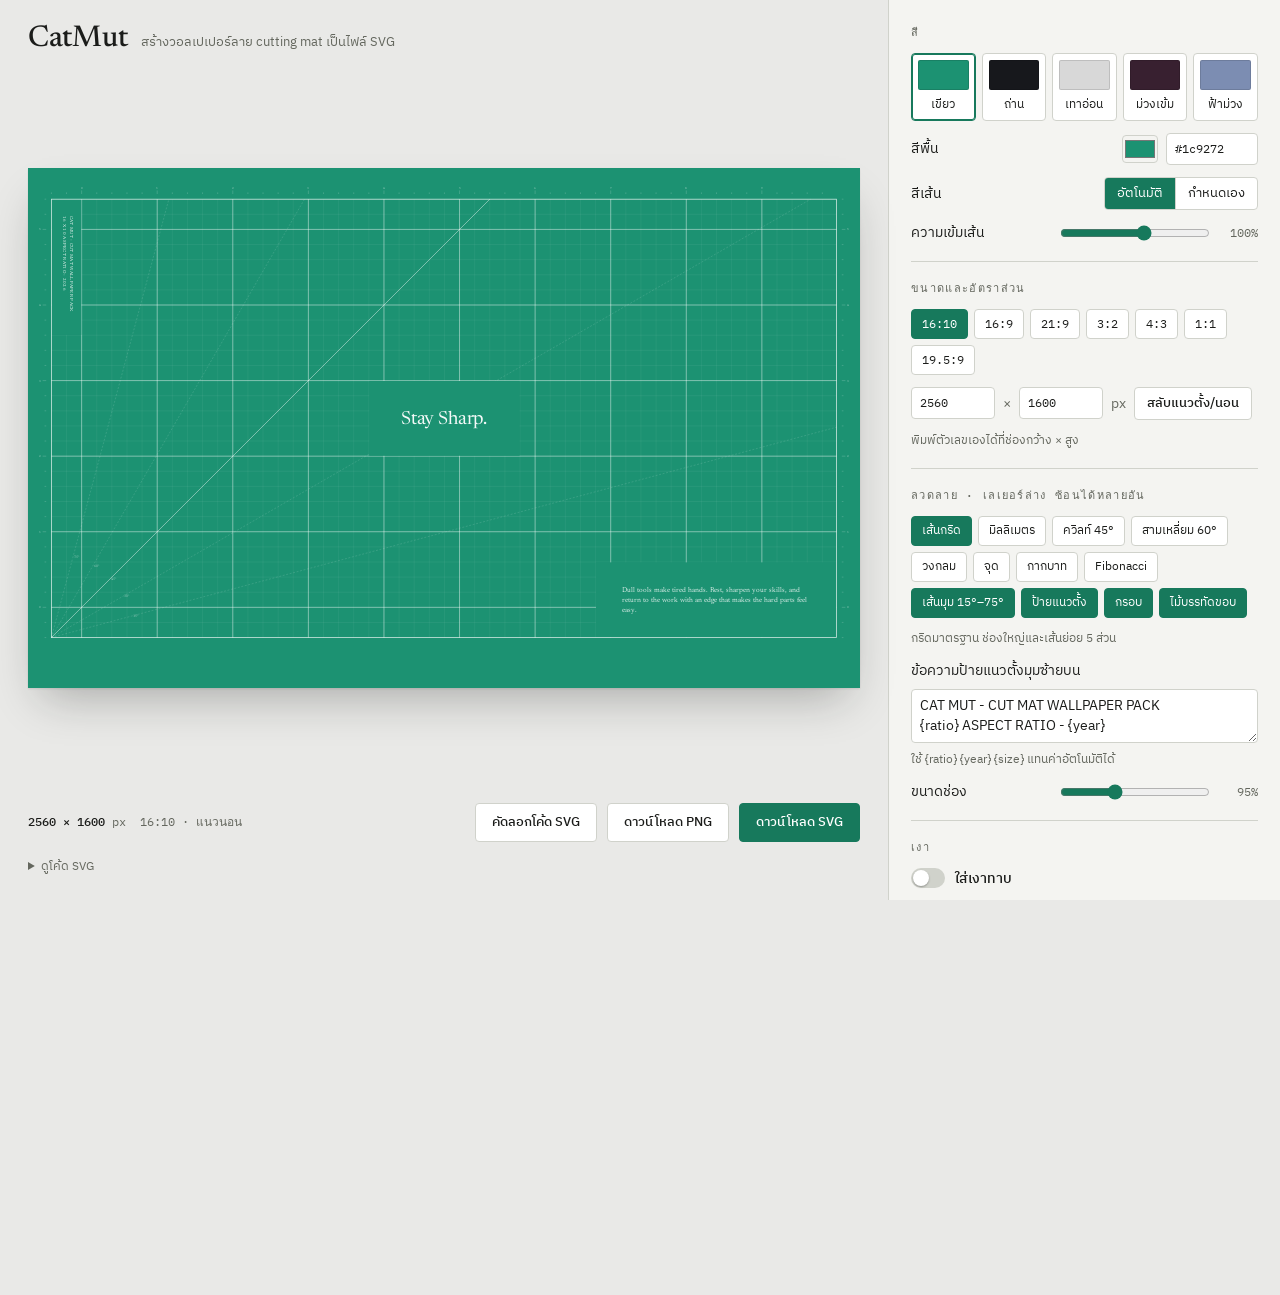
==== commit bb7d2b78: "Update CatMut: snap text plates to grid lines, shadow off by default Co-Authored-By: Claude Opus 5.5" ====
--- a/catmut/index.html
+++ b/catmut/index.html
@@ -597,6 +597,10 @@
   let masks = '', texts = '', labelSvg = '';
   const plate = S.plate !== false;
   const cxF = (x0 + x1) / 2, cyF = (y0 + y1) / 2;
+  // plate edges sit exactly on grid lines (never cut through them)
+  const snX = (v, up) => ox + (up ? Math.ceil : Math.floor)((v - ox) / m - 1e-6) * m;
+  const ie = 1.2 * q; // inset so the plate edge stops at the line's edge instead of covering half its stroke
+  const snY = (v, up) => oy + (up ? Math.floor : Math.ceil)((v - oy) / m + 1e-6) * m;
 
   if (S.quoteOn && S.quote.trim()) {
     const lines = S.quote.split('\n').map(l => l.trim()).filter(Boolean).slice(0, 4);
@@ -606,11 +610,13 @@
     const lh = fs * 1.02, textH = lh * lines.length;
     const n = Math.max(2, Math.ceil((maxW + cell * 0.7) / cell));
     const r = Math.max(1, Math.ceil((textH + cell * 0.5) / cell));
-    const bw = n * cell, bh = r * cell, bx = cxF - bw / 2, by = cyF - bh / 2;
+    const needW = maxW + cell * 0.7, needH = textH + cell * 0.5;
+    const px0 = snX(cxF - needW / 2, false), px1 = snX(cxF + needW / 2, true);
+    const py0 = snY(cyF - needH / 2, true), py1 = snY(cyF + needH / 2, false);
     if (plate) {
-      masks += '<rect x="' + f(bx) + '" y="' + f(by) + '" width="' + f(bw) + '" height="' + f(bh) + '"/>';
-    }
-    const cx = bx + bw / 2, cy = by + bh / 2;
+      masks += '<rect x="' + f(px0 + ie) + '" y="' + f(py0 + ie) + '" width="' + f(px1 - px0 - 2 * ie) + '" height="' + f(py1 - py0 - 2 * ie) + '"/>';
+    }
+    const cx = cxF, cy = cyF;
     let tsp = '';
     lines.forEach((l, i) => {
       tsp += '<tspan x="' + f(cx) + '" y="' + f(cy - textH / 2 + lh * (i + 0.5) + fs * 0.33) + '">' + esc(l) + '</tspan>';
@@ -620,13 +626,13 @@
 
   if (S.bodyOn && S.body.trim()) {
     const fam = famAll, fs = cell * 0.095, lh = fs * 1.38;
-    const left = Math.max(x0, x1 - S.bodyCols * cell);
+    const left = Math.max(ox, snX(x1 - S.bodyCols * cell, false));
     const maxW = Math.max(cell * 0.8, x1 - left - cell * 0.7);
     const lines = wrapText(S.body, fs, fam, maxW);
     const textH = lines.length * lh;
-    const bh = textH + cell * 0.44, by = y1 - bh;
+    const by = Math.max(y0, snY(y1 - (textH + cell * 0.44), true)), bh = y1 - by;
     if (plate) {
-      masks += '<rect x="' + f(left) + '" y="' + f(by) + '" width="' + f(x1 - left) + '" height="' + f(bh) + '"/>';
+      masks += '<rect x="' + f(left + ie) + '" y="' + f(by + ie) + '" width="' + f(x1 - left - ie) + '" height="' + f(bh - ie) + '"/>';
     }
     const top = by + (bh - textH) / 2;
     let tsp = '';
@@ -642,9 +648,9 @@
     const fs = Math.max(7, cell * 0.058), lh = fs * 1.4;
     const fam = famAll;
     const len = Math.max.apply(null, lines.map(l => tw(l.toUpperCase(), fs, fam) * 1.07));
-    const lh2 = Math.min(fh, len + cell * 0.45);
+    const lh2 = Math.min(fh, snY(y0 + len + cell * 0.45, false) - y0);
     if (plate) {
-      labelSvg += '<rect x="' + f(x0) + '" y="' + f(y0) + '" width="' + f(strip) + '" height="' + f(lh2) + '" fill="' + bg + '" stroke="none"/>';
+      labelSvg += '<rect x="' + f(x0) + '" y="' + f(y0) + '" width="' + f(strip - ie) + '" height="' + f(lh2 - ie) + '" fill="' + bg + '" stroke="none"/>';
     }
     const bx = x0 + strip * 0.5 + (lines.length - 1) * lh * 0.5, by = y0 + cell * 0.22;
     let tsp = '';
@@ -680,7 +686,7 @@
   layers: { grid: true, mm: false, quilt: false, iso: false, circle: false, dots: false, cross: false, fib: false, angles: true, frame: true, ruler: true, label: true },
   fibSide: 'left',
   cw: 2560, ch: 1600, cell: 0.95,
-  shadow: true, shadowAmt: 70, seed: 7, shadowStyle: 'stripes',
+  shadow: false, shadowAmt: 70, seed: 7, shadowStyle: 'stripes',
   plate: true, quoteOn: true, quote: 'Stay Sharp.', quoteSize: 1, font: 'Newsreader',
   bodyOn: true, body: "Dull tools make tired hands. Rest, sharpen your skills, and return to the work with an edge that makes the hard parts feel easy.", bodyCols: 3,
   label: 'CAT MUT - CUT MAT WALLPAPER PACK\n{ratio} ASPECT RATIO - {year}'
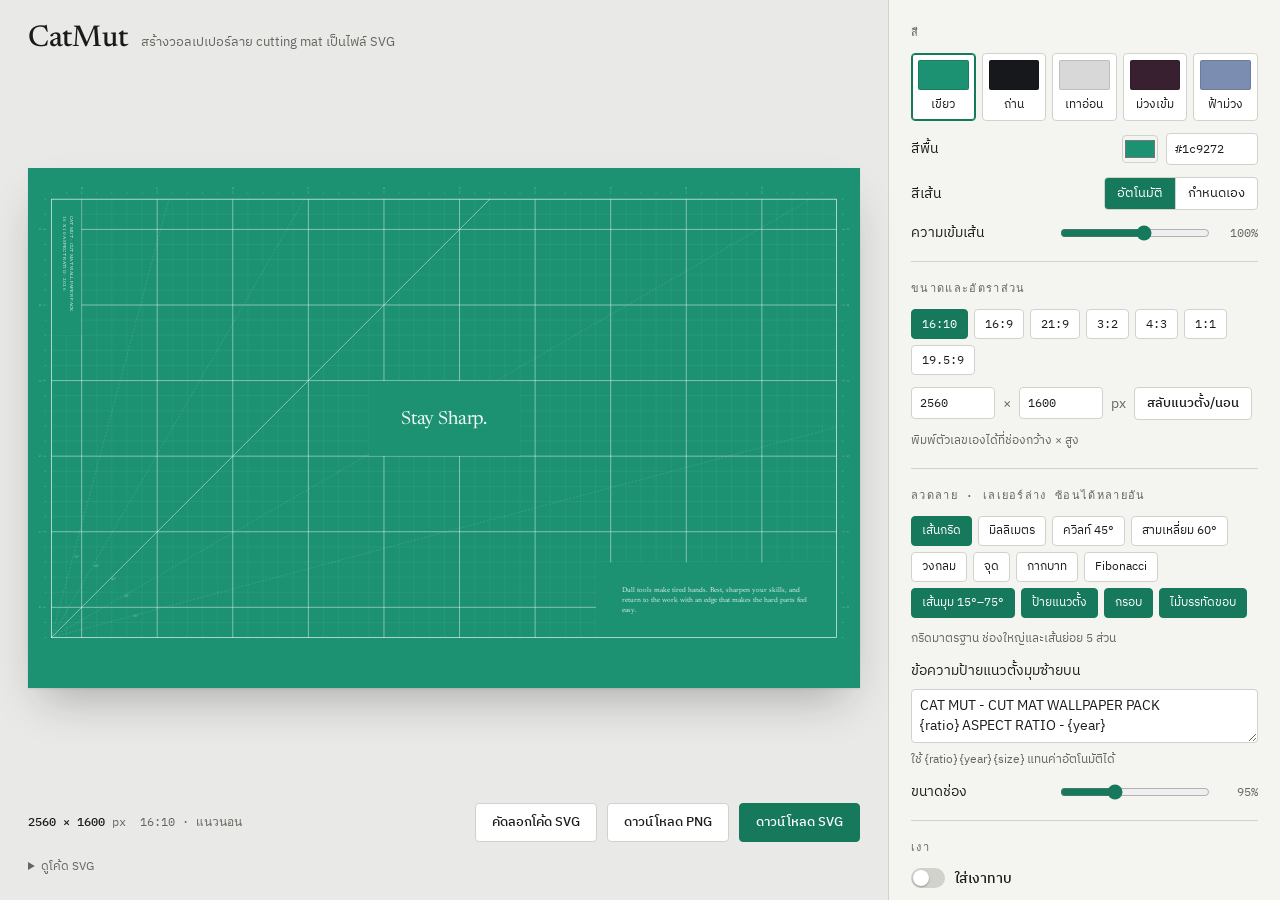
==== commit 09c2782b: "Update CatMut build from kitirat-work/CatMut@80a1190" ====
--- a/catmut/index.html
+++ b/catmut/index.html
@@ -1,994 +1,21 @@
 <!doctype html>
 <html lang="th">
-<head>
-<meta charset="utf-8">
-<meta name=viewport content="width=device-width,initial-scale=1,viewport-fit=cover"><style>:root{color-scheme:light;box-sizing:border-box;padding-top:env(safe-area-inset-top,0px);padding-bottom:env(safe-area-inset-bottom,0px)}html{scroll-padding-top:env(safe-area-inset-top,0px)}body{margin:0;padding:0;font:14px -apple-system,BlinkMacSystemFont,sans-serif;background:#fff;color:#000}img{max-width:100%}[hidden]:not([hidden=until-found i]){display:none!important}</style>
-<title>CatMut</title>
-<link rel="preconnect" href="https://fonts.googleapis.com">
-<link rel="preconnect" href="https://fonts.gstatic.com" crossorigin>
-<link rel="stylesheet" href="https://fonts.googleapis.com/css2?family=IBM+Plex+Mono:wght@400;500&family=IBM+Plex+Sans+Thai:wght@400;500;600&family=Newsreader:opsz,wght@6..72,400;6..72,500&display=swap">
-<style>
-/* Layout: drafting-table split. A wide neutral stage holds the mat preview and the export bar; a narrow ruled control column sits on the right. */
-:root{
-  --bg:#e9e9e7;
-  --panel:#f4f4f1;
-  --ink:#1b1c1a;
-  --mute:#64675e;
-  --line:#d0d2cb;
-  --field:#ffffff;
-  --accent:#17795c;
-  --accent-ink:#ffffff;
-  --mat-shadow:0 1px 2px rgba(20,24,20,.10),0 22px 44px -14px rgba(20,24,20,.30);
-  --f-ui:"IBM Plex Sans Thai","IBM Plex Sans",system-ui,-apple-system,"Segoe UI",sans-serif;
-  --f-mono:"IBM Plex Mono",ui-monospace,Menlo,Consolas,monospace;
-  --f-display:"Newsreader",Georgia,"Times New Roman",serif;
-}
-@media (prefers-color-scheme:dark){
-  :root:not([data-theme="light"]){
-    --bg:#131411;--panel:#1b1c19;--ink:#ecece6;--mute:#9b9e93;--line:#32342e;--field:#242521;
-    --accent:#4cc3a0;--accent-ink:#0b1813;
-    --mat-shadow:0 1px 2px rgba(0,0,0,.4),0 22px 44px -14px rgba(0,0,0,.7);
-    color-scheme:dark;
-  }
-}
-:root[data-theme="dark"]{
-  --bg:#131411;--panel:#1b1c19;--ink:#ecece6;--mute:#9b9e93;--line:#32342e;--field:#242521;
-  --accent:#4cc3a0;--accent-ink:#0b1813;
-  --mat-shadow:0 1px 2px rgba(0,0,0,.4),0 22px 44px -14px rgba(0,0,0,.7);
-  color-scheme:dark;
-}
-*{box-sizing:border-box}
-body{background:var(--bg);color:var(--ink);font-family:var(--f-ui);font-size:14px;line-height:1.5}
-button,input,select,textarea{font:inherit;color:inherit}
-:focus-visible{outline:2px solid var(--accent);outline-offset:2px}
-
-.app{display:grid;grid-template-columns:minmax(0,1fr);min-height:100%}
-.stage{display:flex;flex-direction:column;gap:16px;padding:20px 16px;min-width:0;min-height:0}
-.top{display:flex;align-items:baseline;gap:14px;flex-wrap:wrap}
-.top h1{margin:0;font-family:var(--f-display);font-weight:500;font-size:30px;letter-spacing:-.01em;line-height:1}
-.top p{margin:0;color:var(--mute);font-size:13px}
-.canvasWrap{display:grid;place-items:center;min-width:0;min-height:0}
-.mat{width:100%;aspect-ratio:var(--ar,1.6);box-shadow:var(--mat-shadow);background:#fff;overflow:hidden}
-.mat svg{display:block}
-.bar{display:flex;align-items:center;gap:10px;flex-wrap:wrap}
-.readout{margin-right:auto;font-family:var(--f-mono);font-size:12px;color:var(--mute);display:flex;gap:14px;flex-wrap:wrap}
-.readout b{font-weight:500;color:var(--ink)}
-.btn{border:1px solid var(--line);background:var(--field);padding:9px 16px;border-radius:4px;cursor:pointer;font-weight:500;font-size:13px}
-.btn:hover{border-color:var(--mute)}
-.btn.primary{background:var(--accent);border-color:var(--accent);color:var(--accent-ink)}
-.btn.primary:hover{filter:brightness(1.07)}
-.code{font-size:12px;color:var(--mute)}
-.code summary{cursor:pointer}
-.code textarea{width:100%;height:140px;margin-top:8px;font-family:var(--f-mono);font-size:11px;background:var(--field);border:1px solid var(--line);border-radius:4px;padding:8px;resize:vertical}
-
-.panel{background:var(--panel);border-top:1px solid var(--line);padding:6px 16px 28px;min-width:0}
-.sec{padding:18px 0;border-bottom:1px solid var(--line);display:flex;flex-direction:column;gap:12px}
-.sec:last-child{border-bottom:0}
-.sec h2{margin:0;font-family:var(--f-mono);font-weight:500;font-size:11px;letter-spacing:.12em;text-transform:uppercase;color:var(--mute)}
-.row{display:flex;align-items:center;justify-content:space-between;gap:12px;min-width:0}
-.row > span:first-child{color:var(--ink)}
-.row output{font-family:var(--f-mono);font-size:12px;color:var(--mute);min-width:3.2em;text-align:right}
-.ctl{display:flex;align-items:center;gap:8px;min-width:0}
-input[type=range]{accent-color:var(--accent);width:150px;max-width:100%}
-input[type=color]{inline-size:36px;block-size:28px;padding:0;border:1px solid var(--line);border-radius:4px;background:none;cursor:pointer}
-input[type=text],input[type=number],select,textarea{background:var(--field);border:1px solid var(--line);border-radius:4px;padding:6px 8px;min-width:0}
-input[type=text].hex{width:92px;font-family:var(--f-mono);font-size:12px}
-input[type=number]{width:84px;font-family:var(--f-mono);font-size:12px}
-textarea{width:100%;resize:vertical;line-height:1.45}
-.seg{display:inline-flex;border:1px solid var(--line);border-radius:4px;overflow:hidden;background:var(--field)}
-.seg button{border:0;background:none;padding:6px 12px;cursor:pointer;font-size:13px;border-right:1px solid var(--line)}
-.seg button:last-child{border-right:0}
-.seg button[aria-pressed="true"]{background:var(--accent);color:var(--accent-ink)}
-.swatches{display:grid;grid-template-columns:repeat(5,minmax(0,1fr));gap:6px}
-.sw-btn{display:flex;flex-direction:column;align-items:stretch;gap:6px;border:1px solid var(--line);background:var(--field);padding:6px;border-radius:4px;cursor:pointer;font-size:12px}
-.sw-btn i{display:block;block-size:30px;border-radius:2px;border:1px solid rgba(0,0,0,.12)}
-.sw-btn[aria-pressed="true"]{border-color:var(--accent);box-shadow:inset 0 0 0 1px var(--accent)}
-.chips{display:flex;flex-wrap:wrap;gap:6px}
-.chip{border:1px solid var(--line);background:var(--field);border-radius:4px;padding:5px 10px;cursor:pointer;font-family:var(--f-mono);font-size:12px}
-.chip[aria-pressed="true"]{background:var(--accent);border-color:var(--accent);color:var(--accent-ink)}
-.dims{display:flex;align-items:center;gap:8px;flex-wrap:wrap}
-.dims .x{color:var(--mute)}
-.hint{margin:0;font-size:12px;color:var(--mute)}
-.sw{display:flex;align-items:center;gap:10px;cursor:pointer;font-weight:500}
-.sw input{position:absolute;opacity:0;pointer-events:none}
-.sw .track{inline-size:34px;block-size:20px;border-radius:10px;background:var(--line);position:relative;flex:none;transition:background .15s}
-.sw .track::after{content:"";position:absolute;inset:2px auto 2px 2px;inline-size:16px;border-radius:50%;background:var(--field);box-shadow:0 1px 2px rgba(0,0,0,.3);transition:transform .15s}
-.sw input:checked + .track{background:var(--accent)}
-.sw input:checked + .track::after{transform:translateX(14px)}
-.sw input:focus-visible + .track{outline:2px solid var(--accent);outline-offset:2px}
-[hidden]{display:none!important}
-.blk{display:flex;flex-direction:column;gap:8px}
-.blk.off .body{opacity:.45;pointer-events:none}
-.body{display:flex;flex-direction:column;gap:8px}
-.toast{position:fixed;left:50%;bottom:calc(20px + env(safe-area-inset-bottom,0px));transform:translateX(-50%);background:var(--ink);color:var(--bg);padding:9px 16px;border-radius:4px;font-size:13px;opacity:0;pointer-events:none;transition:opacity .2s;max-width:calc(100% - 32px);text-align:center}
-.toast.on{opacity:1}
-
-@media (min-width:900px){
-  html,body{height:100%}
-  .app{height:100%;grid-template-columns:minmax(0,1fr) 392px}
-  .stage{padding:24px 28px}
-  .canvasWrap{flex:1;container-type:size}
-  .mat{width:min(100cqw,calc(100cqh * var(--ar,1.6)))}
-  .panel{border-top:0;border-left:1px solid var(--line);overflow-y:auto;padding:6px 22px 28px}
-}
-@media (prefers-reduced-motion:reduce){.sw .track,.sw .track::after,.toast{transition:none}}
-</style>
-</head>
-<body>
-<div class="app">
-  <main class="stage">
-    <header class="top">
-      <h1>CatMut</h1>
-      <p>สร้างวอลเปเปอร์ลาย cutting mat เป็นไฟล์ SVG</p>
-    </header>
-    <div class="canvasWrap"><div class="mat" id="mat" role="img" aria-label="ตัวอย่างวอลเปเปอร์"></div></div>
-    <div class="bar">
-      <div class="readout"><span id="rdSize"></span><span id="rdRatio"></span></div>
-      <button class="btn" id="copy" type="button">คัดลอกโค้ด SVG</button>
-      <button class="btn" id="dlPng" type="button">ดาวน์โหลด PNG</button>
-      <button class="btn primary" id="dl" type="button">ดาวน์โหลด SVG</button>
-    </div>
-    <details class="code" id="code"><summary>ดูโค้ด SVG</summary><textarea id="codeTa" readonly spellcheck="false"></textarea></details>
-  </main>
-
-  <aside class="panel" aria-label="ตัวเลือก">
-    <section class="sec">
-      <h2>สี</h2>
-      <div class="swatches" id="presets"></div>
-      <div class="row"><span>สีพื้น</span>
-        <div class="ctl"><input type="color" id="bg" aria-label="สีพื้น"><input type="text" class="hex" id="bgHex" maxlength="7" spellcheck="false" aria-label="รหัสสีพื้น"></div></div>
-      <div class="row"><span>สีเส้น</span>
-        <div class="ctl"><input type="color" id="inkC" aria-label="สีเส้น" hidden>
-          <div class="seg" id="segInk"><button type="button" data-v="auto">อัตโนมัติ</button><button type="button" data-v="custom">กำหนดเอง</button></div></div></div>
-      <div class="row"><span>ความเข้มเส้น</span><div class="ctl"><input type="range" id="intensity" min="20" max="160" step="5"><output id="intensityO"></output></div></div>
-    </section>
-
-    <section class="sec">
-      <h2>ขนาดและอัตราส่วน</h2>
-      <div class="chips" id="ratios"></div>
-      <div class="dims">
-        <input type="number" id="cw" min="200" max="12000" step="1" aria-label="ความกว้าง px"><span class="x">×</span>
-        <input type="number" id="ch" min="200" max="12000" step="1" aria-label="ความสูง px"><span class="x">px</span>
-        <button class="btn" id="swap" type="button" style="padding:6px 12px">สลับแนวตั้ง/นอน</button>
-      </div>
-      <p class="hint" id="ratioHint"></p>
-    </section>
-
-    <section class="sec">
-      <h2>ลวดลาย · เลเยอร์ล่าง ซ้อนได้หลายอัน</h2>
-      <div class="chips" id="layers" role="group" aria-label="เลเยอร์ลวดลาย"></div>
-      <p class="hint" id="patternHint"></p>
-      <div class="row" id="fibRow" hidden><span>Fibonacci ด้านเล็กอยู่ทาง</span>
-        <div class="seg" id="segFib"><button type="button" data-v="left">ซ้าย</button><button type="button" data-v="right">ขวา</button></div></div>
-      <div class="blk" id="labelBlk" hidden>
-        <span>ข้อความป้ายแนวตั้งมุมซ้ายบน</span>
-        <textarea id="label" rows="2" aria-label="ข้อความป้ายแนวตั้ง"></textarea>
-        <p class="hint">ใช้ {ratio} {year} {size} แทนค่าอัตโนมัติได้</p>
-      </div>
-      <div class="row"><span>ขนาดช่อง</span><div class="ctl"><input type="range" id="cell" min="60" max="160" step="5"><output id="cellO"></output></div></div>
-    </section>
-
-    <section class="sec">
-      <h2>เงา</h2>
-      <label class="sw"><input type="checkbox" id="shadowOn"><span class="track"></span><span>ใส่เงาทาบ</span></label>
-      <div id="shadowBody" class="body">
-        <div class="chips" id="shadowStyles" role="group" aria-label="รูปแบบเงา"></div>
-        <div class="row"><span>ความเข้ม</span><div class="ctl"><input type="range" id="shadowAmt" min="10" max="100" step="5"><output id="shadowO"></output></div></div>
-        <div><button class="btn" id="reseed" type="button" style="padding:6px 12px">สุ่มรูปทรงเงาใหม่</button></div>
-      </div>
-    </section>
-
-    <section class="sec">
-      <h2>ข้อความ · เลเยอร์บน</h2>
-      <div class="row"><span>ฟอนต์ (ใช้กับข้อความทั้งหมด)</span><select id="fontAll" aria-label="ฟอนต์ของข้อความทั้งหมด"></select></div>
-      <label class="sw"><input type="checkbox" id="plateOn"><span class="track"></span><span>พื้นกล่องหลังข้อความ (บังเส้นกริด)</span></label>
-      <div class="blk" id="quoteBlk">
-        <label class="sw"><input type="checkbox" id="quoteOn"><span class="track"></span><span>Quote กลางภาพ</span></label>
-        <div class="body">
-          <textarea id="quote" rows="2" aria-label="ข้อความ Quote" placeholder="พิมพ์ข้อความ (ขึ้นบรรทัดใหม่ได้)"></textarea>
-          <div class="row"><span>ขนาดตัวอักษร</span><div class="ctl"><input type="range" id="quoteSize" min="50" max="180" step="5"><output id="quoteSizeO"></output></div></div>
-        </div>
-      </div>
-      <div class="blk" id="bodyBlk">
-        <label class="sw"><input type="checkbox" id="bodyOn"><span class="track"></span><span>ย่อหน้ามุมขวาล่าง</span></label>
-        <div class="body">
-          <textarea id="body" rows="4" aria-label="ข้อความย่อหน้า" placeholder="ข้อความย่อหน้า"></textarea>
-          <div class="row"><span>ความกว้างกล่อง (ช่อง)</span><div class="ctl"><input type="range" id="bodyCols" min="2" max="6" step="1"><output id="bodyColsO"></output></div></div>
-        </div>
-      </div>
-    </section>
-
-    <section class="sec">
-      <h2>ฟอนต์เพิ่มเติม</h2>
-      <div class="blk"><span>จาก Google Fonts</span>
-        <div class="ctl"><input type="text" id="gfName" placeholder="เช่น Playfair Display" style="flex:1" spellcheck="false"><button class="btn" id="gfAdd" type="button" style="padding:6px 12px">เพิ่ม</button></div>
-        <p class="hint">พิมพ์ชื่อตามที่เห็นบน fonts.google.com ในไฟล์ SVG จะใส่ลิงก์ฟอนต์ให้ เปิดในเบราว์เซอร์ตอนออนไลน์จะเห็นฟอนต์นี้ แต่โปรแกรมออกแบบบางตัวไม่โหลดให้</p></div>
-      <div class="blk"><span>อัปโหลดไฟล์ฟอนต์</span>
-        <input type="file" id="fontFile" accept=".ttf,.otf,.woff,.woff2">
-        <p class="hint">ฝังฟอนต์ไว้ในไฟล์ SVG และ PNG ให้เลย เปิดที่ไหนก็เห็นเหมือนกัน (ไม่เกิน 6 MB)</p></div>
-    </section>
-  </aside>
-</div>
-<div class="toast" id="toast" role="status" aria-live="polite"></div>
-
-<script>
-/*GEN-START*/
-const FONT_EMBED = {}, FONT_GF = {};
-const FONTS = {
-  serif: "Georgia, 'Times New Roman', serif",
-  sans: "'Helvetica Neue', Helvetica, Arial, sans-serif",
-  mono: "'IBM Plex Mono', 'SF Mono', Menlo, Consolas, monospace"
-};
-let _mctx = null;
-function tw(text, size, fam) {
-  if (!_mctx) _mctx = document.createElement('canvas').getContext('2d');
-  _mctx.font = '400 ' + size + 'px ' + fam;
-  return _mctx.measureText(text).width;
-}
-const f = n => +(+n).toFixed(2);
-const esc = s => String(s).replace(/&/g, '&amp;').replace(/</g, '&lt;').replace(/>/g, '&gt;');
-function lum(hex) {
-  const n = parseInt(hex.slice(1), 16);
-  return (0.2126 * ((n >> 16) & 255) + 0.7152 * ((n >> 8) & 255) + 0.0722 * (n & 255)) / 255;
-}
-function mulberry32(a) {
-  return function () {
-    a |= 0; a = (a + 0x6D2B79F5) | 0;
-    let t = Math.imul(a ^ (a >>> 15), 1 | a);
-    t = (t + Math.imul(t ^ (t >>> 7), 61 | t)) ^ t;
-    return ((t ^ (t >>> 14)) >>> 0) / 4294967296;
-  };
-}
-const KNOWN = [[16, 10], [16, 9], [21, 9], [3, 2], [4, 3], [1, 1], [19.5, 9]];
-function knownRatio(W, H) {
-  const r = Math.max(W, H) / Math.min(W, H);
-  for (const [a, b] of KNOWN) if (Math.abs(r - a / b) < 0.012) return [a, b];
-  return null;
-}
-function ratioLabel(W, H) {
-  const k = knownRatio(W, H);
-  if (!k) return W + ' X ' + H + ' PX';
-  return W >= H ? k[0] + ' X ' + k[1] : k[1] + ' X ' + k[0];
-}
-function wrapText(text, fs, fam, maxW) {
-  const out = [];
-  const seg = (typeof Intl !== 'undefined' && Intl.Segmenter) ? new Intl.Segmenter(undefined, { granularity: 'word' }) : null;
-  String(text).split('\n').forEach(par => {
-    const toks = seg ? Array.from(seg.segment(par), x => x.segment) : par.split(/(\s+)/);
-    let line = '';
-    toks.forEach(tok => {
-      const test = line + tok;
-      if (!line.trim() || tw(test.trimEnd(), fs, fam) <= maxW) line = test;
-      else { out.push(line.trimEnd()); line = tok.trimStart(); }
-    });
-    out.push(line.trimEnd());
-  });
-  return out;
-}
-function leavesSVG(W, H, seed, amt) {
-  const rnd = mulberry32(seed * 7 + 3), b = Math.min(W, H), diag = Math.hypot(W, H), rad = Math.PI / 180;
-  const leaf = (x, y, a, L, w) => {
-    const dx = Math.cos(a), dy = Math.sin(a), px = -dy, py = dx;
-    const P = (u, v) => f(x + dx * v + px * u) + ' ' + f(y + dy * v + py * u);
-    return 'M' + P(0, 0) + 'C' + P(w, L * 0.25) + ' ' + P(w * 0.7, L * 0.75) + ' ' + P(0, L) +
-      'C' + P(-w * 0.7, L * 0.75) + ' ' + P(-w, L * 0.25) + ' ' + P(0, 0) + 'Z';
-  };
-  const branch = Lmax => {
-    const left = rnd() < 0.7;
-    const ox = (left ? -0.08 + rnd() * 0.5 : 1.08 - rnd() * 0.5) * W, oy = (-0.08 + rnd() * 0.15) * H;
-    let ang = 32 + rnd() * 40; if (!left) ang = 180 - ang; ang *= rad;
-    const len = diag * (0.65 + rnd() * 0.35), curv = (rnd() - 0.5) * len * 0.4;
-    const dx = Math.cos(ang), dy = Math.sin(ang), nx = -dy, ny = dx;
-    const P0 = [ox, oy], P1 = [ox + dx * len * 0.5 + nx * curv, oy + dy * len * 0.5 + ny * curv], P2 = [ox + dx * len, oy + dy * len];
-    const pt = t => [0, 1].map(k => (1 - t) * (1 - t) * P0[k] + 2 * (1 - t) * t * P1[k] + t * t * P2[k]);
-    const tan = t => Math.atan2(2 * (1 - t) * (P1[1] - P0[1]) + 2 * t * (P2[1] - P1[1]), 2 * (1 - t) * (P1[0] - P0[0]) + 2 * t * (P2[0] - P1[0]));
-    const stem = 'M' + f(P0[0]) + ' ' + f(P0[1]) + 'Q' + f(P1[0]) + ' ' + f(P1[1]) + ' ' + f(P2[0]) + ' ' + f(P2[1]);
-    let d = '';
-    const n = 16 + Math.floor(rnd() * 6);
-    for (let i = 1; i <= n; i++) {
-      const t = i / n * 0.95, p = pt(t), a = tan(t);
-      [1, -1].forEach(side => {
-        const la = a + side * (48 + rnd() * 24) * rad + (rnd() - 0.5) * 0.2;
-        const L = Lmax * (1 - 0.6 * t) * (0.75 + rnd() * 0.5);
-        d += leaf(p[0], p[1], la, L, L * (0.2 + rnd() * 0.1));
-      });
-    }
-    const pe = pt(0.97);
-    d += leaf(pe[0], pe[1], tan(0.97), Lmax * 0.3, Lmax * 0.08);
-    return { d, stem };
-  };
-  const layer = (count, Lmax, stemW) => {
-    let st = '', lv = '';
-    for (let i = 0; i < count; i++) { const r = branch(Lmax); st += r.stem; lv += r.d; }
-    return '<path d="' + st + '" fill="none" stroke="#000" stroke-width="' + f(stemW) + '" stroke-linecap="round"/><path d="' + lv + '" fill="#000"/>';
-  };
-  const far = layer(2, 0.24 * b, 0.008 * b), near = layer(3, 0.13 * b, 0.004 * b);
-  const sdA = b * 0.016, sdB = b * 0.005;
-  const flt = (id, sd) => '<filter id="' + id + '" filterUnits="userSpaceOnUse" x="' + f(-sd * 3) + '" y="' + f(-sd * 3) + '" width="' + f(W + sd * 6) + '" height="' + f(H + sd * 6) + '"><feGaussianBlur stdDeviation="' + f(sd) + '"/></filter>';
-  const defs = flt('cmBlurA', sdA) + flt('cmBlurB', sdB) +
-    '<linearGradient id="cmFadeG" gradientUnits="userSpaceOnUse" x1="0" y1="0" x2="' + W + '" y2="' + H + '"><stop offset="0" stop-color="#fff"/><stop offset="0.5" stop-color="#bdbdbd"/><stop offset="1" stop-color="#2a2a2a"/></linearGradient>' +
-    '<mask id="cmFade" maskUnits="userSpaceOnUse" x="0" y="0" width="' + W + '" height="' + H + '"><rect width="' + W + '" height="' + H + '" fill="url(#cmFadeG)"/></mask>';
-  return '<defs>' + defs + '</defs><g mask="url(#cmFade)">' +
-    '<g filter="url(#cmBlurA)" opacity="' + f(amt / 100 * 0.62) + '">' + far + '</g>' +
-    '<g filter="url(#cmBlurB)" opacity="' + f(amt / 100 * 0.5) + '">' + near + '</g></g>';
-}
-function shadowSVG(W, H, seed, amt, style) {
-  if (style === 'leaves') return leavesSVG(W, H, seed, amt);
-  const rnd = mulberry32(seed), b = Math.min(W, H), diag = Math.hypot(W, H);
-  let shapes = '', sd = W * 0.011, fade = true, defs = '', center = f(W / 2) + ' ' + f(H / 2);
-  if (style === 'blinds') {
-    const sp = H * (0.06 + rnd() * 0.04), th = sp * 0.5, ang = -(4 + rnd() * 14);
-    sd = sp * 0.1;
-    let g = '';
-    for (let y = -diag; y < diag * 2; y += sp) g += '<rect x="' + f(-diag) + '" y="' + f(y) + '" width="' + f(diag * 3) + '" height="' + f(th) + '"/>';
-    // ladder cords run across the slats
-    const cw = sp * (0.07 + rnd() * 0.03), cs = W * (0.26 + rnd() * 0.14);
-    for (let x = -rnd() * cs; x < W * 1.25; x += cs) g += '<rect x="' + f(x - cw / 2) + '" y="' + f(-diag) + '" width="' + f(cw) + '" height="' + f(diag * 3) + '"/>';
-    shapes = '<g transform="rotate(' + f(ang) + ' ' + center + ')" fill="#000" opacity="0.6">' + g + '</g>';
-  } else if (style === 'window') {
-    const cols = 2 + Math.floor(rnd() * 2), rows = 2 + Math.floor(rnd() * 2);
-    const gap = b * 0.03, pw = W * (0.7 + rnd() * 0.15), ph = H * 0.85;
-    const cw = (pw - gap * (cols - 1)) / cols, rh = (ph - gap * (rows - 1)) / rows;
-    const x0 = W * (0.08 + rnd() * 0.12), y0 = -H * 0.05, skew = -(14 + rnd() * 14);
-    let d = 'M' + f(-3 * W) + ' ' + f(-3 * H) + 'H' + f(3 * W) + 'V' + f(3 * H) + 'H' + f(-3 * W) + 'Z';
-    for (let c = 0; c < cols; c++) for (let r = 0; r < rows; r++) {
-      const x = x0 + c * (cw + gap), y = y0 + r * (rh + gap);
-      d += 'M' + f(x) + ' ' + f(y) + 'h' + f(cw) + 'v' + f(rh) + 'h' + f(-cw) + 'Z';
-    }
-    sd = b * 0.006; fade = false;
-    shapes = '<g transform="translate(0 ' + f(H * 0.02) + ') skewX(' + f(skew) + ')" fill="#000"><path d="' + d + '" fill-rule="evenodd" fill-opacity="0.62"/></g>';
-  } else if (style === 'leaves') {
-    sd = b * 0.012;
-    let g = '';
-    for (let i = 0; i < 30; i++) {
-      const cx = Math.pow(rnd(), 1.5) * W * 1.1, cy = Math.pow(rnd(), 1.5) * H * 1.1;
-      const rx = (0.05 + rnd() * 0.12) * b, ry = rx * (0.22 + rnd() * 0.2);
-      const rot = -70 + rnd() * 50, o = 0.35 + rnd() * 0.45;
-      g += '<ellipse cx="' + f(cx) + '" cy="' + f(cy) + '" rx="' + f(rx) + '" ry="' + f(ry) + '" transform="rotate(' + f(rot) + ' ' + f(cx) + ' ' + f(cy) + ')" fill-opacity="' + f(o) + '"/>';
-    }
-    shapes = '<g fill="#000">' + g + '</g>';
-  } else if (style === 'gradient') {
-    const a = rnd() * 0.3;
-    return '<defs><linearGradient id="cmShG" gradientUnits="userSpaceOnUse" x1="' + f(W * a) + '" y1="0" x2="' + f(W * (1 - a * 0.5)) + '" y2="' + H + '"><stop offset="0" stop-color="#000" stop-opacity="0.8"/><stop offset="0.5" stop-color="#000" stop-opacity="0.3"/><stop offset="1" stop-color="#000" stop-opacity="0"/></linearGradient></defs>' +
-      '<rect width="' + W + '" height="' + H + '" fill="url(#cmShG)" opacity="' + f(amt / 100) + '"/>';
-  } else {
-    const n = 11, step = 2.2 * W / n;
-    let g = '';
-    for (let i = 0; i < n; i++) {
-      const w = (0.025 + rnd() * 0.075) * W;
-      const cx = -0.6 * W + i * step + rnd() * step * 0.6;
-      const o = 0.38 + rnd() * 0.42;
-      g += '<rect x="' + f(cx - w / 2) + '" y="' + f(-diag) + '" width="' + f(w) + '" height="' + f(diag * 3) + '" fill-opacity="' + f(o) + '"/>';
-    }
-    shapes = '<g transform="rotate(-24 ' + center + ')" fill="#000">' + g + '</g>';
-  }
-  const pad = sd * 3;
-  defs = '<filter id="cmBlur" filterUnits="userSpaceOnUse" x="' + f(-pad) + '" y="' + f(-pad) + '" width="' + f(W + pad * 2) + '" height="' + f(H + pad * 2) + '"><feGaussianBlur stdDeviation="' + f(sd) + '"/></filter>';
-  if (fade) defs += '<linearGradient id="cmFadeG" gradientUnits="userSpaceOnUse" x1="0" y1="0" x2="' + W + '" y2="' + H + '"><stop offset="0" stop-color="#fff"/><stop offset="0.5" stop-color="#bdbdbd"/><stop offset="1" stop-color="#2a2a2a"/></linearGradient>' +
-    '<mask id="cmFade" maskUnits="userSpaceOnUse" x="0" y="0" width="' + W + '" height="' + H + '"><rect width="' + W + '" height="' + H + '" fill="url(#cmFadeG)"/></mask>';
-  const inner = '<g filter="url(#cmBlur)" opacity="' + f(amt / 100) + '">' + shapes + '</g>';
-  return '<defs>' + defs + '</defs>' + (fade ? '<g mask="url(#cmFade)">' + inner + '</g>' : inner);
-}
-
-function build(S, opts) {
-  const W = S.cw, H = S.ch, b = Math.min(W, H), t = b / 1600;
-  const mx = 0.045 * b, tp = 0.06 * b, bt = 0.097 * b;
-  const x0 = mx, y0 = tp, x1 = W - mx, y1 = H - bt, fw = x1 - x0, fh = y1 - y0;
-  let cell = 0.153 * b * S.cell;
-  cell = Math.min(cell, fw / 3, fh / 3);
-  const famAll = FONTS[S.font] || FONTS.sans;
-  const strip = 0.4 * cell, ox = x0 + strip, oy = y1 - strip;
-  const bg = S.bg;
-  const ink = S.ink === 'auto' ? (lum(bg) > 0.5 ? '#2b2926' : '#ffffff') : S.inkCustom;
-  const k = S.intensity / 100;
-  const op = v => f(Math.min(1, v * k));
-  const q = Math.max(1, t);
-  const L = S.layers || {};
-  const eps = 0.5;
-  const sub = (L.mm && !L.grid) ? 10 : 5, m = cell / sub;
-  const i0 = -Math.floor(strip / m + 1e-6);
-
-  const clip = (px, py, dx, dy) => {
-    let t0 = -1e9, t1 = 1e9;
-    const ax = (p, d, lo, hi) => {
-      if (Math.abs(d) < 1e-9) return p >= lo - eps && p <= hi + eps;
-      let a = (lo - p) / d, c = (hi - p) / d;
-      if (a > c) { const w = a; a = c; c = w; }
-      t0 = Math.max(t0, a); t1 = Math.min(t1, c); return true;
-    };
-    if (!ax(px, dx, x0, x1) || !ax(py, dy, y0, y1) || t0 >= t1) return '';
-    return 'M' + f(px + dx * t0) + ' ' + f(py + dy * t0) + 'L' + f(px + dx * t1) + ' ' + f(py + dy * t1);
-  };
-  const vLine = x => 'M' + f(x) + ' ' + f(y0) + 'V' + f(y1);
-  const hLine = y => 'M' + f(x0) + ' ' + f(y) + 'H' + f(x1);
-  const path = (d, w, o, extra) => d ? '<path d="' + d + '" stroke-width="' + f(w * q) + '" stroke-opacity="' + op(o) + '"' + (extra || '') + '/>' : '';
-  const lat = (n, withMid) => {
-    const mm = cell / n, k0 = -Math.floor(strip / mm + 1e-6);
-    let minor = '', mid = '';
-    for (let i = k0; ox + i * mm < x1 - eps; i++) {
-      const x = ox + i * mm;
-      if (x <= x0 + eps || i % n === 0) continue;
-      if (withMid && i % (n / 2) === 0) mid += vLine(x); else minor += vLine(x);
-    }
-    for (let i = k0; oy - i * mm > y0 + eps; i++) {
-      const y = oy - i * mm;
-      if (y >= y1 - eps || i % n === 0) continue;
-      if (withMid && i % (n / 2) === 0) mid += hLine(y); else minor += hLine(y);
-    }
-    return { minor, mid };
-  };
-
-  let layerSvg = '', defsSvg = '', fibText = '';
-
-  if (L.mm) { const r = lat(10, true); layerSvg += path(r.minor, 0.8, 0.12) + path(r.mid, 1.3, 0.3); }
-  if (L.grid) { const r = lat(5, false); layerSvg += path(r.minor, 1, 0.16); }
-
-  if (L.iso) {
-    const sd = cell * 0.5, hd = sd * Math.sin(Math.PI / 3);
-    let d = '';
-    for (let j = -Math.ceil(strip / hd); oy - j * hd > y0 + eps; j++) { const y = oy - j * hd; if (y < y1 - eps) d += hLine(y); }
-    const nk = Math.ceil((fw + fh) / sd) + 2;
-    for (let kk = -nk; kk <= nk; kk++) { const bx = ox + kk * sd; d += clip(bx, oy, 0.5, -0.866025) + clip(bx, oy, -0.5, -0.866025); }
-    layerSvg += path(d, 1, 0.3);
-  }
-
-  if (L.quilt) {
-    let d = '';
-    const nk = Math.ceil(fh / cell) + Math.ceil(fw / cell) + 2;
-    for (let kk = -nk; kk <= nk; kk++) { const bx = ox + kk * cell; d += clip(bx, oy, 1, -1) + clip(bx, oy, 1, 1); }
-    layerSvg += path(d, 1.2, 0.26);
-  }
-
-  if (L.circle) {
-    const cx = (x0 + x1) / 2, cy = (y0 + y1) / 2, rmax = Math.hypot(fw, fh) / 2, step = cell / 2;
-    let a = '', c2 = '';
-    for (let n = 1; n * step <= rmax + step; n++) {
-      const c = '<circle cx="' + f(cx) + '" cy="' + f(cy) + '" r="' + f(n * step) + '"/>';
-      if (n % 2 === 0) c2 += c; else a += c;
-    }
-    defsSvg += '<clipPath id="cmFrame"><rect x="' + f(x0) + '" y="' + f(y0) + '" width="' + f(fw) + '" height="' + f(fh) + '"/></clipPath>';
-    layerSvg += '<g clip-path="url(#cmFrame)"><g stroke-width="' + f(1 * q) + '" stroke-opacity="' + op(0.35) + '">' + a + '</g><g stroke-width="' + f(1.8 * q) + '" stroke-opacity="' + op(0.6) + '">' + c2 + '</g></g>';
-    layerSvg += path(hLine(cy) + vLine(cx), 1.8, 0.6) + path(clip(cx, cy, 1, 1) + clip(cx, cy, 1, -1), 1.2, 0.45);
-  }
-
-  if (L.grid || L.mm) {
-    let d = '';
-    for (let i = 0; ox + i * cell < x1 - eps; i++) d += vLine(ox + i * cell);
-    for (let i = 0; oy - i * cell > y0 + eps; i++) d += hLine(oy - i * cell);
-    layerSvg += path(d, 2.2, 0.62);
-  }
-
-  if (L.dots || L.cross) {
-    const a = m * 0.14, A = m * 0.3;
-    let dots = '', dotsBig = '', cr = '', crBig = '';
-    for (let i = i0; ox + i * m < x1 - eps; i++) {
-      const x = ox + i * m;
-      if (x <= x0 + eps) continue;
-      for (let j = i0; oy - j * m > y0 + eps; j++) {
-        const y = oy - j * m;
-        if (y >= y1 - eps) continue;
-        const isMaj = i % sub === 0 && j % sub === 0;
-        if (L.dots) { const seg = 'M' + f(x) + ' ' + f(y) + 'h0.01'; if (isMaj) dotsBig += seg; else dots += seg; }
-        if (L.cross) {
-          if (isMaj) crBig += 'M' + f(x - A) + ' ' + f(y) + 'h' + f(2 * A) + 'M' + f(x) + ' ' + f(y - A) + 'v' + f(2 * A);
-          else cr += 'M' + f(x - a) + ' ' + f(y) + 'h' + f(2 * a) + 'M' + f(x) + ' ' + f(y - a) + 'v' + f(2 * a);
-        }
-      }
-    }
-    layerSvg += path(dots, 2.4, 0.5, ' stroke-linecap="round"') + path(dotsBig, 3.8, 0.7, ' stroke-linecap="round"') + path(cr, 1, 0.42) + path(crBig, 1.4, 0.6);
-  }
-
-  if (L.fib) {
-    const N = 11, dirs = ['r', 't', 'l', 'b'];
-    let sq = [{ x: 0, y: 0, s: 1 }], bx0 = 0, by0 = 0, bx1 = 1, by1 = 1;
-    for (let n = 1; n < N; n++) {
-      const d = dirs[(n - 1) % 4], w = bx1 - bx0, h = by1 - by0;
-      let s, x, y;
-      if (d === 'r') { s = h; x = bx1; y = by0; bx1 += s; }
-      else if (d === 't') { s = w; x = bx0; y = by0 - s; by0 -= s; }
-      else if (d === 'l') { s = h; x = bx0 - s; y = by0; bx0 -= s; }
-      else { s = w; x = bx0; y = by1; by1 += s; }
-      sq.push({ x, y, s });
-    }
-    // orient: wide frame gets a wide spiral, small end toward the bottom-left corner
-    if (((bx1 - bx0) > (by1 - by0)) !== (fw > fh)) sq = sq.map(a => ({ x: a.y, y: a.x, s: a.s }));
-    const ext = () => {
-      const xs0 = Math.min.apply(null, sq.map(a => a.x)), xs1 = Math.max.apply(null, sq.map(a => a.x + a.s));
-      const ys0 = Math.min.apply(null, sq.map(a => a.y)), ys1 = Math.max.apply(null, sq.map(a => a.y + a.s));
-      return [xs0, ys0, xs1, ys1];
-    };
-    let e = ext();
-    const smallRight = sq[0].x + 0.5 > (e[0] + e[2]) / 2;
-    if (smallRight !== (S.fibSide === 'right')) sq = sq.map(a => ({ x: -(a.x + a.s), y: a.y, s: a.s }));
-    e = ext();
-    if (sq[0].y + 0.5 < (e[1] + e[3]) / 2) sq = sq.map(a => ({ x: a.x, y: -(a.y + a.s), s: a.s }));
-    e = ext();
-    // chain quarter arcs so the spiral is continuous
-    const cands = a => {
-      const cs = [[a.x, a.y], [a.x + a.s, a.y], [a.x + a.s, a.y + a.s], [a.x, a.y + a.s]], out = [];
-      for (let c = 0; c < 4; c++) {
-        const A = cs[(c + 1) % 4], B = cs[(c + 3) % 4], C = cs[c];
-        [[A, B], [B, A]].forEach(([S0, E0]) => {
-          const sg = Math.sign((S0[0] - C[0]) * (E0[1] - C[1]) - (S0[1] - C[1]) * (E0[0] - C[0]));
-          out.push({ C, S: S0, E: E0, sg, r: a.s });
-        });
-      }
-      return out;
-    };
-    const tang = (P, a) => [-(P[1] - a.C[1]) * a.sg / a.r, (P[0] - a.C[0]) * a.sg / a.r];
-    const same = (P, Q) => Math.abs(P[0] - Q[0]) < 1e-6 && Math.abs(P[1] - Q[1]) < 1e-6;
-    const all = sq.map(cands), arcs = [];
-    const dfs = i => {
-      if (i === sq.length) return true;
-      for (const a of all[i]) {
-        if (i > 0) {
-          const p = arcs[i - 1];
-          if (!same(p.E, a.S)) continue;
-          const t1 = tang(p.E, p), t2 = tang(a.S, a);
-          if (t1[0] * t2[0] + t1[1] * t2[1] < 0.99) continue;
-        }
-        arcs[i] = a;
-        if (dfs(i + 1)) return true;
-      }
-      return false;
-    };
-    if (!dfs(0)) arcs.length = 0;
-    const bw = e[2] - e[0], bh = e[3] - e[1], sc = Math.min(fw / bw, fh / bh);
-    const offx = x0 + (fw - bw * sc) / 2 - e[0] * sc, offy = y0 + (fh - bh * sc) / 2 - e[1] * sc;
-    const X = v => offx + v * sc, Y = v => offy + v * sc;
-    let sqD = '', arcD = '', lab = '';
-    const lf = 11 * t;
-    sq.forEach(a => {
-      sqD += 'M' + f(X(a.x)) + ' ' + f(Y(a.y)) + 'h' + f(a.s * sc) + 'v' + f(a.s * sc) + 'h' + f(-a.s * sc) + 'Z';
-      if (a.s * sc >= 3 * lf) lab += '<text x="' + f(X(a.x) + 7 * t) + '" y="' + f(Y(a.y) + lf + 5 * t) + '">' + a.s + '</text>';
-    });
-    arcs.forEach(a => {
-      arcD += 'M' + f(X(a.S[0])) + ' ' + f(Y(a.S[1])) + 'A' + f(a.r * sc) + ' ' + f(a.r * sc) + ' 0 0 ' + (a.sg > 0 ? 1 : 0) + ' ' + f(X(a.E[0])) + ' ' + f(Y(a.E[1]));
-    });
-    layerSvg += path(sqD, 2.8, 0.9, ' stroke-linejoin="miter"') + path(arcD, 2.8, 0.9, ' stroke-linecap="round"');
-    if (lab) fibText = '<g font-family="' + famAll + '" font-size="' + f(lf) + '" fill="' + ink + '" fill-opacity="' + op(0.5) + '">' + lab + '</g>';
-  }
-
-  // angle lines from the bottom-left corner of the mat
-  let angLabels = '';
-  if (L.angles) {
-    const end = th => {
-      const r = th * Math.PI / 180, c = Math.cos(r), s = Math.sin(r);
-      const tt = Math.min(fw / c, fh / s);
-      return [x0 + c * tt, y1 - s * tt];
-    };
-    let dashed = '';
-    [15, 30, 60, 75].forEach(d => { const e = end(d); dashed += 'M' + f(x0) + ' ' + f(y1) + 'L' + f(e[0]) + ' ' + f(e[1]); });
-    const e45 = end(45), solid = 'M' + f(x0) + ' ' + f(y1) + 'L' + f(e45[0]) + ' ' + f(e45[1]);
-    layerSvg += path(dashed, 1, 0.38, ' stroke-dasharray="' + f(6 * t) + ' ' + f(5 * t) + '"') + path(solid, 1.6, 0.85);
-    const lf = Math.max(6, 0.045 * cell), dist = 1.1 * cell;
-    [15, 30, 45, 60, 75].forEach(d => {
-      const r = d * Math.PI / 180;
-      angLabels += '<text x="' + f(x0 + Math.cos(r) * dist + 3 * t) + '" y="' + f(y1 - Math.sin(r) * dist + lf * 0.35) + '">' + d + '°</text>';
-    });
-    angLabels = '<g font-family="' + famAll + '" font-size="' + f(lf) + '" fill="' + ink + '" fill-opacity="' + op(0.5) + '">' + angLabels + '</g>';
-  }
-
-  // ruler ticks and numbers outside the frame
-  let ticks = '', nums = '';
-  if (L.ruler) {
-    const gap = 16 * t, lmin = 5 * t, lmaj = 11 * t, fsz = 8.5 * t, pad = 4 * t;
-    for (let i = i0; ox + i * m <= x1 + eps; i++) {
-      const x = ox + i * m;
-      if (x < x0 - eps) continue;
-      const mj = i % sub === 0;
-      ticks += 'M' + f(x) + ' ' + f(y0 - gap) + 'v' + f(-(mj ? lmaj : lmin));
-      if (mj && i >= 0) nums += '<text x="' + f(x) + '" y="' + f(y0 - gap - lmaj - pad) + '" text-anchor="middle">' + (i / sub) + '</text>';
-    }
-    for (let i = i0; oy - i * m >= y0 - eps; i++) {
-      const y = oy - i * m;
-      if (y > y1 + eps) continue;
-      const mj = i % sub === 0, len = mj ? lmaj : lmin;
-      ticks += 'M' + f(x0 - gap) + ' ' + f(y) + 'h' + f(-len) + 'M' + f(x1 + gap) + ' ' + f(y) + 'h' + f(len);
-      if (mj && i >= 0) {
-        nums += '<text x="' + f(x0 - gap - lmaj - pad) + '" y="' + f(y + fsz * 0.35) + '" text-anchor="end">' + (i / sub) + '</text>';
-        nums += '<text x="' + f(x1 + gap + lmaj + pad) + '" y="' + f(y + fsz * 0.35) + '" text-anchor="start">' + (i / sub) + '</text>';
-      }
-    }
-    nums = '<g font-family="' + famAll + '" font-size="' + f(fsz) + '" fill="' + ink + '" fill-opacity="' + op(0.55) + '">' + nums + '</g>';
-  }
-
-  // text layer: drawn above every grid layer and placed on its own, not snapped to the lattice
-  let masks = '', texts = '', labelSvg = '';
-  const plate = S.plate !== false;
-  const cxF = (x0 + x1) / 2, cyF = (y0 + y1) / 2;
-  // plate edges sit exactly on grid lines (never cut through them)
-  const snX = (v, up) => ox + (up ? Math.ceil : Math.floor)((v - ox) / m - 1e-6) * m;
-  const ie = 1.2 * q; // inset so the plate edge stops at the line's edge instead of covering half its stroke
-  const snY = (v, up) => oy + (up ? Math.floor : Math.ceil)((v - oy) / m + 1e-6) * m;
-
-  if (S.quoteOn && S.quote.trim()) {
-    const lines = S.quote.split('\n').map(l => l.trim()).filter(Boolean).slice(0, 4);
-    const fam = famAll;
-    const fs = cell * 0.24 * S.quoteSize;
-    const maxW = Math.max.apply(null, lines.map(l => tw(l, fs, fam)));
-    const lh = fs * 1.02, textH = lh * lines.length;
-    const n = Math.max(2, Math.ceil((maxW + cell * 0.7) / cell));
-    const r = Math.max(1, Math.ceil((textH + cell * 0.5) / cell));
-    const needW = maxW + cell * 0.7, needH = textH + cell * 0.5;
-    const px0 = snX(cxF - needW / 2, false), px1 = snX(cxF + needW / 2, true);
-    const py0 = snY(cyF - needH / 2, true), py1 = snY(cyF + needH / 2, false);
-    if (plate) {
-      masks += '<rect x="' + f(px0 + ie) + '" y="' + f(py0 + ie) + '" width="' + f(px1 - px0 - 2 * ie) + '" height="' + f(py1 - py0 - 2 * ie) + '"/>';
-    }
-    const cx = cxF, cy = cyF;
-    let tsp = '';
-    lines.forEach((l, i) => {
-      tsp += '<tspan x="' + f(cx) + '" y="' + f(cy - textH / 2 + lh * (i + 0.5) + fs * 0.33) + '">' + esc(l) + '</tspan>';
-    });
-    texts += '<text font-family="' + fam + '" font-size="' + f(fs) + '" text-anchor="middle" letter-spacing="' + f(-fs * 0.01) + '" fill="' + ink + '" fill-opacity="' + op(0.95) + '">' + tsp + '</text>';
-  }
-
-  if (S.bodyOn && S.body.trim()) {
-    const fam = famAll, fs = cell * 0.095, lh = fs * 1.38;
-    const left = Math.max(ox, snX(x1 - S.bodyCols * cell, false));
-    const maxW = Math.max(cell * 0.8, x1 - left - cell * 0.7);
-    const lines = wrapText(S.body, fs, fam, maxW);
-    const textH = lines.length * lh;
-    const by = Math.max(y0, snY(y1 - (textH + cell * 0.44), true)), bh = y1 - by;
-    if (plate) {
-      masks += '<rect x="' + f(left + ie) + '" y="' + f(by + ie) + '" width="' + f(x1 - left - ie) + '" height="' + f(bh - ie) + '"/>';
-    }
-    const top = by + (bh - textH) / 2;
-    let tsp = '';
-    lines.forEach((l, i) => {
-      tsp += '<tspan x="' + f(left + cell * 0.35) + '" y="' + f(top + lh * (i + 0.5) + fs * 0.33) + '">' + esc(l) + '</tspan>';
-    });
-    texts += '<text font-family="' + fam + '" font-size="' + f(fs) + '" fill="' + ink + '" fill-opacity="' + op(0.85) + '">' + tsp + '</text>';
-  }
-
-  if (L.label && S.label.trim()) {
-    const raw = S.label.replace(/\{ratio\}/g, ratioLabel(W, H)).replace(/\{year\}/g, String(new Date().getFullYear())).replace(/\{size\}/g, W + '×' + H);
-    const lines = raw.split('\n').map(l => l.trim()).filter(Boolean).slice(0, 3);
-    const fs = Math.max(7, cell * 0.058), lh = fs * 1.4;
-    const fam = famAll;
-    const len = Math.max.apply(null, lines.map(l => tw(l.toUpperCase(), fs, fam) * 1.07));
-    const lh2 = Math.min(fh, snY(y0 + len + cell * 0.45, false) - y0);
-    if (plate) {
-      labelSvg += '<rect x="' + f(x0) + '" y="' + f(y0) + '" width="' + f(strip - ie) + '" height="' + f(lh2 - ie) + '" fill="' + bg + '" stroke="none"/>';
-    }
-    const bx = x0 + strip * 0.5 + (lines.length - 1) * lh * 0.5, by = y0 + cell * 0.22;
-    let tsp = '';
-    lines.forEach((l, i) => { tsp += '<tspan x="0" y="' + f(i * lh) + '">' + esc(l.toUpperCase()) + '</tspan>'; });
-    labelSvg += '<g transform="translate(' + f(bx) + ' ' + f(by) + ') rotate(90)"><text font-family="' + fam + '" font-size="' + f(fs) + '" letter-spacing="' + f(fs * 0.07) + '" fill="' + ink + '" fill-opacity="' + op(0.85) + '">' + tsp + '</text></g>';
-  }
-
-  let svg = '<svg xmlns="http://www.w3.org/2000/svg" width="' + W + '" height="' + H + '" viewBox="0 0 ' + W + ' ' + H + '">';
-  if (opts && opts.embed) {
-    const used = [S.font];
-    const uniq = Array.from(new Set(used));
-    let css = '';
-    if (opts.imports) uniq.forEach(id => { if (FONT_GF[id]) css += '@import url(' + FONT_GF[id] + ');'; });
-    uniq.forEach(id => { if (FONT_EMBED[id]) css += FONT_EMBED[id]; });
-    if (css) svg += '<defs><style><![CDATA[' + css + ']]></style></defs>';
-  }
-  svg += '<rect width="' + W + '" height="' + H + '" fill="' + bg + '"/>';
-  svg += '<g fill="none" stroke="' + ink + '">' + (defsSvg ? '<defs>' + defsSvg + '</defs>' : '') + layerSvg + '</g>' + labelSvg;
-  if (masks) svg += '<g fill="' + bg + '">' + masks + '</g>';
-  if (L.frame) svg += '<rect x="' + f(x0) + '" y="' + f(y0) + '" width="' + f(fw) + '" height="' + f(fh) + '" fill="none" stroke="' + ink + '" stroke-opacity="' + op(0.8) + '" stroke-width="' + f(2.4 * q) + '"/>';
-  if (ticks) svg += '<path d="' + ticks + '" fill="none" stroke="' + ink + '" stroke-opacity="' + op(0.5) + '" stroke-width="' + f(1 * q) + '"/>';
-  svg += nums + angLabels + fibText + texts;
-  if (S.shadow) svg += shadowSVG(W, H, S.seed, S.shadowAmt, S.shadowStyle);
-  svg += '</svg>';
-  return svg;
-}
-/*GEN-END*/
-
-/* ---------- UI ---------- */
-const $ = id => document.getElementById(id);
-const S = {
-  bg: '#1c9272', ink: 'auto', inkCustom: '#ffffff', intensity: 100,
-  layers: { grid: true, mm: false, quilt: false, iso: false, circle: false, dots: false, cross: false, fib: false, angles: true, frame: true, ruler: true, label: true },
-  fibSide: 'left',
-  cw: 2560, ch: 1600, cell: 0.95,
-  shadow: false, shadowAmt: 70, seed: 7, shadowStyle: 'stripes',
-  plate: true, quoteOn: true, quote: 'Stay Sharp.', quoteSize: 1, font: 'Newsreader',
-  bodyOn: true, body: "Dull tools make tired hands. Rest, sharpen your skills, and return to the work with an edge that makes the hard parts feel easy.", bodyCols: 3,
-  label: 'CAT MUT - CUT MAT WALLPAPER PACK\n{ratio} ASPECT RATIO - {year}'
-};
-const PRESETS = [
-  { n: 'เขียว', bg: '#1c9272', int: 100 },
-  { n: 'ถ่าน', bg: '#17181c', int: 50 },
-  { n: 'เทาอ่อน', bg: '#d8d8d8', int: 100 },
-  { n: 'ม่วงเข้ม', bg: '#382030', int: 75 },
-  { n: 'ฟ้าม่วง', bg: '#7c8db2', int: 100 }
-];
-const RATIOS = [['16:10', 16, 10], ['16:9', 16, 9], ['21:9', 21, 9], ['3:2', 3, 2], ['4:3', 4, 3], ['1:1', 1, 1], ['19.5:9', 19.5, 9]];
-const EXP = { embed: true, imports: true };
-const clamp = (v, a, b) => Math.max(a, Math.min(b, v));
-
-/* ---------- fonts ---------- */
-const GENERIC = {
-  serif: "Georgia, 'Times New Roman', serif", sans: "'Helvetica Neue', Helvetica, Arial, sans-serif",
-  mono: "Menlo, Consolas, monospace", thai: "Tahoma, sans-serif", hand: "'Comic Sans MS', cursive"
-};
-const GF_GROUPS = [
-  ['Serif', 'serif', ['Newsreader', 'Playfair Display', 'Cormorant Garamond', 'DM Serif Display', 'Libre Baskerville', 'Lora', 'Fraunces', 'Source Serif 4', 'Instrument Serif']],
-  ['Sans', 'sans', ['Inter', 'DM Sans', 'Work Sans', 'Manrope', 'Space Grotesk', 'Poppins', 'Montserrat', 'Archivo', 'Bebas Neue']],
-  ['ภาษาไทย', 'thai', ['IBM Plex Sans Thai', 'Noto Sans Thai', 'Noto Serif Thai', 'Sarabun', 'Prompt', 'Kanit', 'Mitr', 'Pridi', 'Krub', 'Mali']],
-  ['Mono', 'mono', ['IBM Plex Mono', 'JetBrains Mono', 'Space Mono']],
-  ['ลายมือ / โชว์', 'hand', ['Caveat', 'Pacifico', 'Abril Fatface']]
-];
-const gfUrl = n => 'https://fonts.googleapis.com/css2?family=' + encodeURIComponent(n).replace(/%20/g, '+') + '&display=swap';
-GF_GROUPS.forEach(([, gen, names]) => names.forEach(n => { FONTS[n] = "'" + n + "', " + GENERIC[gen]; FONT_GF[n] = gfUrl(n); }));
-const gfLoaded = new Set(['Newsreader', 'IBM Plex Mono', 'IBM Plex Sans Thai']);
-const customAdded = [];
-const sampleText = () => (S.quote + S.body + S.label).slice(0, 400);
-function loadSheet(href) {
-  return new Promise(res => {
-    const l = document.createElement('link'); l.rel = 'stylesheet'; l.href = href;
-    const t = setTimeout(() => res(false), 8000);
-    l.onload = () => { clearTimeout(t); res(true); };
-    l.onerror = () => { clearTimeout(t); res(false); };
-    document.head.appendChild(l);
-  });
-}
-async function ensureFont(id) {
-  if (!FONT_GF[id] || gfLoaded.has(id)) return;
-  await loadSheet(FONT_GF[id]);
-  gfLoaded.add(id);
-  try { await document.fonts.load('400 24px ' + FONTS[id], sampleText()); } catch (e) { /* ignore */ }
-}
-function fillFontSelects() {
-  ['fontAll'].forEach(k => {
-    const sel = $(k); sel.innerHTML = '';
-    const add = (label, items) => {
-      const g = document.createElement('optgroup'); g.label = label;
-      items.forEach(([v, t]) => { const o = document.createElement('option'); o.value = v; o.textContent = t; g.appendChild(o); });
-      sel.appendChild(g);
-    };
-    add('ระบบ', [['sans', 'Helvetica / Arial'], ['serif', 'Georgia'], ['mono', 'Mono']]);
-    GF_GROUPS.forEach(([lab, , names]) => add(lab, names.map(n => [n, n])));
-    if (customAdded.length) add('เพิ่มเอง', customAdded.map(c => [c.id, c.label]));
-    sel.value = S.font;
-  });
-}
-function useNewFont(id, label) {
-  customAdded.push({ id, label });
-  S.font = id; fillFontSelects(); render();
-  toast('ใช้ฟอนต์ "' + label + '" กับข้อความทั้งหมดแล้ว');
-}
-$('gfAdd').addEventListener('click', async () => {
-  const name = $('gfName').value.trim().replace(/\s+/g, ' ');
-  if (!name) return;
-  if (FONTS[name]) { S.font = name; await ensureFont(name); fillFontSelects(); render(); return; }
-  const btn = $('gfAdd'); btn.disabled = true;
-  FONTS[name] = "'" + name + "', " + GENERIC.sans; FONT_GF[name] = gfUrl(name);
-  let ok = await loadSheet(FONT_GF[name]);
-  if (ok) { try { ok = (await document.fonts.load('400 24px ' + FONTS[name], 'Abc')).length > 0; } catch (e) { ok = false; } }
-  btn.disabled = false;
-  if (!ok) { delete FONTS[name]; delete FONT_GF[name]; toast('ไม่พบฟอนต์ "' + name + '" ใน Google Fonts ลองตรวจการสะกด'); return; }
-  gfLoaded.add(name); $('gfName').value = '';
-  useNewFont(name, name + ' (Google)');
-});
-$('gfName').addEventListener('keydown', e => { if (e.key === 'Enter') $('gfAdd').click(); });
-$('fontFile').addEventListener('change', async e => {
-  const file = e.target.files[0]; e.target.value = '';
-  if (!file) return;
-  const ext = (file.name.split('.').pop() || '').toLowerCase();
-  const fmt = { ttf: 'truetype', otf: 'opentype', woff: 'woff', woff2: 'woff2' }[ext];
-  const mime = { ttf: 'font/ttf', otf: 'font/otf', woff: 'font/woff', woff2: 'font/woff2' }[ext];
-  if (!fmt) { toast('รองรับไฟล์ .ttf .otf .woff .woff2'); return; }
-  if (file.size > 6 * 1024 * 1024) { toast('ไฟล์ฟอนต์ใหญ่เกิน 6 MB'); return; }
-  const buf = await file.arrayBuffer();
-  const base = file.name.replace(/\.[^.]+$/, '').replace(/[^\w\- \u0E00-\u0E7F]/g, '').trim() || 'Custom';
-  const fam = 'UP ' + base;
-  try { const face = new FontFace(fam, buf.slice(0)); await face.load(); document.fonts.add(face); }
-  catch (err) { toast('อ่านไฟล์ฟอนต์ไม่ได้'); return; }
-  const bytes = new Uint8Array(buf); let bin = '';
-  for (let i = 0; i < bytes.length; i += 0x8000) bin += String.fromCharCode.apply(null, bytes.subarray(i, i + 0x8000));
-  FONTS[fam] = "'" + fam + "', " + GENERIC.sans;
-  FONT_EMBED[fam] = "@font-face{font-family:'" + fam + "';src:url(data:" + mime + ";base64," + btoa(bin) + ") format('" + fmt + "');}";
-  useNewFont(fam, base + ' (อัปโหลด)');
-});
-document.fonts.addEventListener('loadingdone', () => render());
-fillFontSelects();
-
-// build preset + ratio buttons
-PRESETS.forEach((p, i) => {
-  const bt = document.createElement('button');
-  bt.type = 'button'; bt.className = 'sw-btn'; bt.dataset.i = i;
-  bt.innerHTML = '<i style="background:' + p.bg + '"></i><span>' + p.n + '</span>';
-  bt.addEventListener('click', () => { S.bg = p.bg; S.ink = 'auto'; S.intensity = p.int; syncUI(true); render(); });
-  $('presets').appendChild(bt);
-});
-const LAYERS = [
-  ['grid', 'เส้นกริด', 'กริดมาตรฐาน ช่องใหญ่และเส้นย่อย 5 ส่วน'],
-  ['mm', 'มิลลิเมตร', 'กริดละเอียด 3 ระดับ (ช่อง ครึ่งช่อง 1/10 ช่อง) แบบกระดาษกราฟ'],
-  ['quilt', 'ควิลท์ 45°', 'เส้นแนวทแยง 45° พาดเต็มแผ่นผ่านมุมช่องทุกจุด แบบแผ่นรองตัดงานควิลท์'],
-  ['iso', 'สามเหลี่ยม 60°', 'ตารางสามเหลี่ยมด้านเท่า (ไอโซเมตริก) สำหรับตัดชิ้นสามเหลี่ยมและหกเหลี่ยม'],
-  ['circle', 'วงกลม', 'วงกลมซ้อนรอบจุดกลาง พร้อมเส้นกากบาทกลางและเส้นทแยง แบบแผ่นตัดวงกลมด้วยใบมีดหมุน'],
-  ['dots', 'จุด', 'จุดตามจุดตัดกริด จุดใหญ่ทุกช่องหลัก'],
-  ['cross', 'กากบาท', 'เครื่องหมายบวกเล็กๆ ตามจุดตัดกริด'],
-  ['fib', 'Fibonacci', 'สี่เหลี่ยมขนาด 1 1 2 3 5 8 … ต่อกันเป็นสี่เหลี่ยมสัดส่วนทอง พร้อมเกลียวทองคำ'],
-  ['angles', 'เส้นมุม 15°–75°', 'เส้นทแยง 45° และเส้นประ 15° 30° 60° 75° จากมุมซ้ายล่าง พร้อมตัวเลของศา'],
-  ['label', 'ป้ายแนวตั้ง', 'ป้ายข้อความแนวตั้งมุมซ้ายบน อยู่ในเลเยอร์ล่างร่วมกับกริด แก้ข้อความได้ด้านล่าง'],
-  ['frame', 'กรอบ', 'กรอบสี่เหลี่ยมรอบพื้นที่ลวดลาย'],
-  ['ruler', 'ไม้บรรทัดขอบ', 'ขีดและตัวเลขรอบขอบด้านบน ซ้าย และขวา']
-];
-let lastLayer = 'grid';
-LAYERS.forEach(([v, n]) => {
-  const bt = document.createElement('button');
-  bt.type = 'button'; bt.className = 'chip'; bt.dataset.v = v; bt.textContent = n;
-  bt.style.fontFamily = 'var(--f-ui)';
-  bt.addEventListener('click', () => { S.layers[v] = !S.layers[v]; lastLayer = v; render(); });
-  $('layers').appendChild(bt);
-});
-const SHADOWS = [['stripes', 'แถบเฉียง'], ['blinds', 'บานเกล็ด'], ['window', 'หน้าต่าง'], ['leaves', 'ใบไม้'], ['gradient', 'ไล่เฉด']];
-SHADOWS.forEach(([v, n]) => {
-  const bt = document.createElement('button');
-  bt.type = 'button'; bt.className = 'chip'; bt.dataset.v = v; bt.textContent = n;
-  bt.style.fontFamily = 'var(--f-ui)';
-  bt.addEventListener('click', () => { S.shadowStyle = v; S.shadow = true; render(); });
-  $('shadowStyles').appendChild(bt);
-});
-RATIOS.forEach(r => {
-  const bt = document.createElement('button');
-  bt.type = 'button'; bt.className = 'chip'; bt.dataset.r = r[0]; bt.textContent = r[0];
-  bt.addEventListener('click', () => {
-    const L = Math.max(S.cw, S.ch), sh = Math.round(L * r[2] / r[1]);
-    if (S.ch > S.cw) { S.cw = sh; S.ch = L; } else { S.cw = L; S.ch = sh; }
-    syncUI(); render();
-  });
-  $('ratios').appendChild(bt);
-});
-
-function syncUI(full) {
-  document.querySelectorAll('#presets .sw-btn').forEach(b => b.setAttribute('aria-pressed', String(PRESETS[+b.dataset.i].bg === S.bg.toLowerCase())));
-  const kr = knownRatio(S.cw, S.ch);
-  document.querySelectorAll('#ratios .chip').forEach(b => {
-    const r = RATIOS.find(x => x[0] === b.dataset.r);
-    b.setAttribute('aria-pressed', String(!!kr && kr[0] === r[1] && kr[1] === r[2]));
-  });
-  document.querySelectorAll('#shadowStyles .chip').forEach(b => b.setAttribute('aria-pressed', String(b.dataset.v === S.shadowStyle)));
-  document.querySelectorAll('#layers .chip').forEach(b => b.setAttribute('aria-pressed', String(!!S.layers[b.dataset.v])));
-  $('fibRow').hidden = !S.layers.fib;
-  $('labelBlk').hidden = !S.layers.label;
-  document.querySelectorAll('#segFib button').forEach(b => b.setAttribute('aria-pressed', String(b.dataset.v === S.fibSide)));
-  $('patternHint').textContent = (LAYERS.find(x => x[0] === lastLayer) || [])[2] || '';
-  document.querySelectorAll('#segInk button').forEach(b => b.setAttribute('aria-pressed', String(b.dataset.v === S.ink)));
-  $('inkC').hidden = S.ink === 'auto';
-  if (full || document.activeElement !== $('bgHex')) $('bgHex').value = S.bg;
-  $('bg').value = S.bg; $('inkC').value = S.inkCustom;
-  $('intensity').value = S.intensity; $('intensityO').textContent = S.intensity + '%';
-  $('cell').value = Math.round(S.cell * 100); $('cellO').textContent = Math.round(S.cell * 100) + '%';
-  $('shadowAmt').value = S.shadowAmt; $('shadowO').textContent = S.shadowAmt + '%';
-  $('quoteSize').value = Math.round(S.quoteSize * 100); $('quoteSizeO').textContent = Math.round(S.quoteSize * 100) + '%';
-  $('bodyCols').value = S.bodyCols; $('bodyColsO').textContent = S.bodyCols;
-  if (document.activeElement !== $('cw')) $('cw').value = S.cw;
-  if (document.activeElement !== $('ch')) $('ch').value = S.ch;
-  $('plateOn').checked = S.plate;
-  $('shadowOn').checked = S.shadow; $('shadowBody').classList.toggle('off', !S.shadow);
-  [['quote', 'quoteOn'], ['body', 'bodyOn']].forEach(([n, k]) => {
-    $(n + 'Blk').classList.toggle('off', !S[k]); $(k).checked = S[k];
-    $(n).disabled = !S[k];
-  });
-  $('fontAll').value = S.font;
-}
-
-let raf = 0;
-function render() { cancelAnimationFrame(raf); raf = requestAnimationFrame(draw); }
-function draw() {
-  const svg = build(S);
-  const mat = $('mat');
-  mat.style.setProperty('--ar', S.cw / S.ch);
-  mat.innerHTML = svg;
-  const el = mat.firstElementChild;
-  el.setAttribute('width', '100%'); el.setAttribute('height', '100%');
-  const orient = S.cw === S.ch ? 'จัตุรัส' : (S.cw > S.ch ? 'แนวนอน' : 'แนวตั้ง');
-  $('rdSize').innerHTML = '<b>' + S.cw + ' × ' + S.ch + '</b> px';
-  const kr = knownRatio(S.cw, S.ch);
-  const rl = kr ? (S.cw >= S.ch ? kr[0] + ':' + kr[1] : kr[1] + ':' + kr[0]) : 'กำหนดเอง';
-  $('rdRatio').textContent = rl + ' · ' + orient;
-  $('ratioHint').textContent = kr ? 'พิมพ์ตัวเลขเองได้ที่ช่องกว้าง × สูง' : 'ขนาดกำหนดเอง ไม่ตรงกับอัตราส่วนสำเร็จรูป';
-  syncUI();
-  if ($('code').open) $('codeTa').value = build(S, EXP);
-}
-
-function toast(msg) {
-  const el = $('toast'); el.textContent = msg; el.classList.add('on');
-  clearTimeout(toast.t); toast.t = setTimeout(() => el.classList.remove('on'), 2800);
-}
-
-// controls
-$('bg').addEventListener('input', e => { S.bg = e.target.value.toLowerCase(); render(); });
-$('bgHex').addEventListener('input', e => { const v = e.target.value.trim(); if (/^#[0-9a-f]{6}$/i.test(v)) { S.bg = v.toLowerCase(); render(); } });
-$('bgHex').addEventListener('change', () => { $('bgHex').value = S.bg; });
-$('inkC').addEventListener('input', e => { S.inkCustom = e.target.value; render(); });
-$('segFib').addEventListener('click', e => { const b = e.target.closest('button'); if (!b) return; S.fibSide = b.dataset.v; render(); });
-$('segInk').addEventListener('click', e => { const b = e.target.closest('button'); if (!b) return; S.ink = b.dataset.v; render(); });
-$('intensity').addEventListener('input', e => { S.intensity = +e.target.value; render(); });
-$('cell').addEventListener('input', e => { S.cell = +e.target.value / 100; render(); });
-$('shadowAmt').addEventListener('input', e => { S.shadowAmt = +e.target.value; render(); });
-$('quoteSize').addEventListener('input', e => { S.quoteSize = +e.target.value / 100; render(); });
-$('bodyCols').addEventListener('input', e => { S.bodyCols = +e.target.value; render(); });
-$('plateOn').addEventListener('change', e => { S.plate = e.target.checked; render(); });
-$('shadowOn').addEventListener('change', e => { S.shadow = e.target.checked; render(); });
-$('reseed').addEventListener('click', () => { S.seed = (Math.random() * 1e6) | 0; S.shadow = true; render(); });
-[['quoteOn', 'quoteOn'], ['bodyOn', 'bodyOn']].forEach(([id, k]) => $(id).addEventListener('change', e => { S[k] = e.target.checked; render(); }));
-['quote', 'body', 'label'].forEach(k => $(k).addEventListener('input', e => { S[k] = e.target.value; render(); }));
-$('fontAll').addEventListener('change', async e => { S.font = e.target.value; await ensureFont(S.font); render(); });
-['cw', 'ch'].forEach(id => {
-  $(id).addEventListener('input', e => { const v = Math.round(+e.target.value); if (v >= 200 && v <= 12000) { S[id] = v; render(); } });
-  $(id).addEventListener('change', e => { S[id] = clamp(Math.round(+e.target.value) || S[id], 200, 12000); e.target.value = S[id]; render(); });
-});
-$('swap').addEventListener('click', () => { const w = S.cw; S.cw = S.ch; S.ch = w; render(); });
-$('code').addEventListener('toggle', () => { if ($('code').open) $('codeTa').value = build(S, EXP); });
-
-$('copy').addEventListener('click', async () => {
-  const svg = build(S, EXP);
-  try { await navigator.clipboard.writeText(svg); toast('คัดลอกโค้ด SVG แล้ว'); }
-  catch (e) {
-    $('code').open = true; const ta = $('codeTa'); ta.value = svg; ta.focus(); ta.select();
-    toast('เลือกโค้ดไว้แล้ว กด Ctrl/⌘+C เพื่อคัดลอก');
-  }
-});
-
-$('dl').addEventListener('click', async () => {
-  const svg = build(S, EXP), name = 'catmut-' + S.cw + 'x' + S.ch + '.svg';
-  let dl = null;
-  try { dl = window.claude ? await window.claude.use('downloads') : null; } catch (e) { dl = null; }
-  if (dl) {
-    try { await dl.save({ filename: name, data: svg }); toast('บันทึก ' + name + ' แล้ว'); }
-    catch (e) {
-      if (e && e.code === 'declined') return;
-      if (e && e.code === 'rate_limited') { toast('รอสักครู่แล้วกดอีกครั้ง'); return; }
-      toast('ดาวน์โหลดไม่สำเร็จ ลองกด "คัดลอกโค้ด SVG" แทน');
-    }
-    return;
-  }
-  try {
-    const a = document.createElement('a');
-    a.href = URL.createObjectURL(new Blob([svg], { type: 'image/svg+xml' }));
-    a.download = name; document.body.appendChild(a); a.click(); a.remove();
-    setTimeout(() => URL.revokeObjectURL(a.href), 4000);
-  } catch (e) { toast('ดาวน์โหลดไม่สำเร็จ ลองกด "คัดลอกโค้ด SVG" แทน'); }
-});
-
-$('dlPng').addEventListener('click', async () => {
-  const btn = $('dlPng'), name = 'catmut-' + S.cw + 'x' + S.ch + '.png';
-  btn.disabled = true;
-  let blob;
-  try {
-    const svg = build(S, { embed: true });
-    const img = new Image();
-    await new Promise((res, rej) => { img.onload = res; img.onerror = rej; img.src = 'data:image/svg+xml;charset=utf-8,' + encodeURIComponent(svg); });
-    const c = document.createElement('canvas'); c.width = S.cw; c.height = S.ch;
-    c.getContext('2d').drawImage(img, 0, 0, S.cw, S.ch);
-    blob = await new Promise((res, rej) => c.toBlob(b => b ? res(b) : rej(new Error('empty')), 'image/png'));
-  } catch (e) {
-    btn.disabled = false; toast('สร้าง PNG ไม่สำเร็จ ลองลดขนาดภาพแล้วลองใหม่'); return;
-  }
-  btn.disabled = false;
-  let dl = null;
-  try { dl = window.claude ? await window.claude.use('downloads') : null; } catch (e) { dl = null; }
-  if (dl) {
-    try { await dl.save({ filename: name, data: blob }); toast('บันทึก ' + name + ' แล้ว'); }
-    catch (e) {
-      if (e && e.code === 'declined') return;
-      if (e && e.code === 'rate_limited') { toast('รอสักครู่แล้วกดอีกครั้ง'); return; }
-      toast('ดาวน์โหลด PNG ไม่สำเร็จ');
-    }
-    return;
-  }
-  try {
-    const a = document.createElement('a');
-    a.href = URL.createObjectURL(blob); a.download = name;
-    document.body.appendChild(a); a.click(); a.remove();
-    setTimeout(() => URL.revokeObjectURL(a.href), 4000);
-  } catch (e) { toast('ดาวน์โหลด PNG ไม่สำเร็จ'); }
-});
-
-$('quote').value = S.quote; $('body').value = S.body; $('label').value = S.label;
-syncUI(true); draw();
-if (document.fonts && document.fonts.load) {
-  Promise.all([document.fonts.load('400 24px Newsreader'), document.fonts.ready]).then(render).catch(() => {});
-}
-</script>
-
-</body></html>
+  <head>
+    <meta charset="utf-8" />
+    <meta name="viewport" content="width=device-width, initial-scale=1, viewport-fit=cover" />
+    <title>CatMut</title>
+    <meta name="description" content="สร้างวอลเปเปอร์ลาย cutting mat เป็นไฟล์ SVG" />
+    <link rel="icon" href="data:image/svg+xml,%3Csvg xmlns='http://www.w3.org/2000/svg' viewBox='0 0 32 32'%3E%3Crect width='32' height='32' rx='4' fill='%231c9272'/%3E%3Cpath d='M8 4v24M16 4v24M24 4v24M4 8h24M4 16h24M4 24h24' stroke='%23fff' stroke-opacity='.55' stroke-width='1.2' fill='none'/%3E%3C/svg%3E" />
+    <link rel="preconnect" href="https://fonts.googleapis.com" />
+    <link rel="preconnect" href="https://fonts.gstatic.com" crossorigin />
+    <link
+      rel="stylesheet"
+      href="https://fonts.googleapis.com/css2?family=IBM+Plex+Mono:wght@400;500&family=IBM+Plex+Sans+Thai:wght@400;500;600&family=Newsreader:opsz,wght@6..72,400;6..72,500&display=swap"
+    />
+    <script type="module" crossorigin src="./assets/index-C3ax8wa5.js"></script>
+    <link rel="stylesheet" crossorigin href="./assets/index-0I3X7vnE.css">
+  </head>
+  <body>
+    <div id="root"></div>
+  </body>
+</html>
--- a/catmut/assets/index-0I3X7vnE.css
+++ b/catmut/assets/index-0I3X7vnE.css
@@ -0,0 +1 @@
+:root{color-scheme:light;--bg: #e9e9e7;--panel: #f4f4f1;--field: #ffffff;--ink: #1b1c1a;--mute: #64675e;--line: #d0d2cb;--accent: #17795c;--accent-ink: #ffffff;--mat-green: #1c9272;--mat-charcoal: #17181c;--mat-grey: #d8d8d8;--mat-plum: #382030;--mat-periwinkle: #7c8db2;--mat-ink-dark: #2b2926;--mat-ink-light: #ffffff;--shadow-mat: 0 1px 2px rgba(20,24,20,.1), 0 22px 44px -14px rgba(20,24,20,.3);--font-ui: "IBM Plex Sans Thai", "IBM Plex Sans", system-ui, -apple-system, "Segoe UI", sans-serif;--font-mono: "IBM Plex Mono", ui-monospace, Menlo, Consolas, monospace;--font-display: "Newsreader", Georgia, "Times New Roman", serif;--space-1: 4px;--space-2: 6px;--space-3: 8px;--space-4: 12px;--space-5: 16px;--space-6: 18px;--space-12: 48px;--radius-sm: 2px;--radius-md: 4px;--radius-pill: 10px}@media (prefers-color-scheme: dark){:root:not([data-theme=light]){color-scheme:dark;--bg: #131411;--panel: #1b1c19;--field: #242521;--ink: #ecece6;--mute: #9b9e93;--line: #32342e;--accent: #4cc3a0;--accent-ink: #0b1813;--shadow-mat: 0 1px 2px rgba(0,0,0,.4), 0 22px 44px -14px rgba(0,0,0,.7)}}:root[data-theme=dark]{color-scheme:dark;--bg: #131411;--panel: #1b1c19;--field: #242521;--ink: #ecece6;--mute: #9b9e93;--line: #32342e;--accent: #4cc3a0;--accent-ink: #0b1813;--shadow-mat: 0 1px 2px rgba(0,0,0,.4), 0 22px 44px -14px rgba(0,0,0,.7)}*{box-sizing:border-box}body{margin:0;background:var(--bg);color:var(--ink);font-family:var(--font-ui);font-size:14px;line-height:1.5}#root{min-height:100%}button,input,select,textarea{font:inherit;color:inherit}:focus-visible{outline:2px solid var(--accent);outline-offset:2px}[hidden]{display:none!important}.app{display:grid;grid-template-columns:minmax(0,1fr);min-height:100%}.stage{display:flex;flex-direction:column;gap:16px;padding:20px var(--space-5);min-width:0;min-height:0}.top{display:flex;align-items:baseline;gap:14px;flex-wrap:wrap}.top h1{margin:0;font-family:var(--font-display);font-weight:500;font-size:30px;letter-spacing:-.01em;line-height:1}.top p{margin:0;color:var(--mute);font-size:13px}.canvasWrap{display:grid;place-items:center;min-width:0;min-height:0}.mat{width:100%;aspect-ratio:var(--ar,1.6);box-shadow:var(--shadow-mat);background:#fff;overflow:hidden}.mat svg{display:block}.bar{display:flex;align-items:center;gap:10px;flex-wrap:wrap}.readout{margin-right:auto;font-family:var(--font-mono);font-size:12px;color:var(--mute);display:flex;gap:14px;flex-wrap:wrap}.readout b{font-weight:500;color:var(--ink)}.btn{border:1px solid var(--line);background:var(--field);padding:9px 16px;border-radius:var(--radius-md);cursor:pointer;font-weight:500;font-size:13px}.btn:hover{border-color:var(--mute)}.btn:disabled{opacity:.6;cursor:progress}.btn.primary{background:var(--accent);border-color:var(--accent);color:var(--accent-ink)}.btn.primary:hover{filter:brightness(1.07)}.btn.sm{padding:6px 12px}.code{font-size:12px;color:var(--mute)}.code summary{cursor:pointer}.code textarea{width:100%;height:140px;margin-top:8px;font-family:var(--font-mono);font-size:11px;background:var(--field);border:1px solid var(--line);border-radius:var(--radius-md);padding:8px;resize:vertical}.panel{background:var(--panel);border-top:1px solid var(--line);padding:6px var(--space-5) 28px;min-width:0}.sec{padding:var(--space-6) 0;border-bottom:1px solid var(--line);display:flex;flex-direction:column;gap:var(--space-4)}.sec:last-child{border-bottom:0}.sec h2{margin:0;font-family:var(--font-mono);font-weight:500;font-size:11px;letter-spacing:.12em;text-transform:uppercase;color:var(--mute)}.row{display:flex;align-items:center;justify-content:space-between;gap:var(--space-4);min-width:0}.row>span:first-child{color:var(--ink)}.row output{font-family:var(--font-mono);font-size:12px;color:var(--mute);min-width:3.2em;text-align:right}.ctl{display:flex;align-items:center;gap:var(--space-3);min-width:0}input[type=range]{accent-color:var(--accent);width:150px;max-width:100%}input[type=color]{inline-size:36px;block-size:28px;padding:0;border:1px solid var(--line);border-radius:var(--radius-md);background:none;cursor:pointer}input[type=text],input[type=number],select,textarea{background:var(--field);border:1px solid var(--line);border-radius:var(--radius-md);padding:6px 8px;min-width:0}input[type=text].hex{width:92px;font-family:var(--font-mono);font-size:12px}input[type=number]{width:84px;font-family:var(--font-mono);font-size:12px}textarea{width:100%;resize:vertical;line-height:1.45}.seg{display:inline-flex;border:1px solid var(--line);border-radius:var(--radius-md);overflow:hidden;background:var(--field)}.seg button{border:0;background:none;padding:6px 12px;cursor:pointer;font-size:13px;border-right:1px solid var(--line)}.seg button:last-child{border-right:0}.seg button[aria-pressed=true]{background:var(--accent);color:var(--accent-ink)}.swatches{display:grid;grid-template-columns:repeat(5,minmax(0,1fr));gap:var(--space-2)}.sw-btn{display:flex;flex-direction:column;align-items:stretch;gap:var(--space-2);border:1px solid var(--line);background:var(--field);padding:var(--space-2);border-radius:var(--radius-md);cursor:pointer;font-size:12px}.sw-btn i{display:block;block-size:30px;border-radius:var(--radius-sm);border:1px solid rgba(0,0,0,.12)}.sw-btn[aria-pressed=true]{border-color:var(--accent);box-shadow:inset 0 0 0 1px var(--accent)}.chips{display:flex;flex-wrap:wrap;gap:var(--space-2)}.chip{border:1px solid var(--line);background:var(--field);border-radius:var(--radius-md);padding:5px 10px;cursor:pointer;font-family:var(--font-mono);font-size:12px}.chip.ui{font-family:var(--font-ui)}.chip[aria-pressed=true]{background:var(--accent);border-color:var(--accent);color:var(--accent-ink)}.dims{display:flex;align-items:center;gap:var(--space-3);flex-wrap:wrap}.dims .x{color:var(--mute)}.hint{margin:0;font-size:12px;color:var(--mute)}.sw{position:relative;display:flex;align-items:center;gap:10px;cursor:pointer;font-weight:500}.sw input{position:absolute;opacity:0;pointer-events:none}.sw .track{inline-size:34px;block-size:20px;border-radius:var(--radius-pill);background:var(--line);position:relative;flex:none;transition:background .15s}.sw .track:after{content:"";position:absolute;inset:2px auto 2px 2px;inline-size:16px;border-radius:50%;background:var(--field);box-shadow:0 1px 2px #0000004d;transition:transform .15s}.sw input:checked+.track{background:var(--accent)}.sw input:checked+.track:after{transform:translate(14px)}.sw input:focus-visible+.track{outline:2px solid var(--accent);outline-offset:2px}.blk{display:flex;flex-direction:column;gap:var(--space-3)}.blk.off .body{opacity:.45;pointer-events:none}.body{display:flex;flex-direction:column;gap:var(--space-3)}.toast{position:fixed;left:50%;bottom:calc(20px + env(safe-area-inset-bottom,0px));transform:translate(-50%);background:var(--ink);color:var(--bg);padding:9px 16px;border-radius:var(--radius-md);font-size:13px;opacity:0;pointer-events:none;transition:opacity .2s;max-width:calc(100% - 32px);text-align:center}.toast.on{opacity:1}@media (min-width:900px){html,body,#root{height:100%}.app{height:100%;grid-template-columns:minmax(0,1fr) 392px}.stage{padding:24px 28px}.canvasWrap{flex:1;container-type:size}.mat{width:min(100cqw,calc(100cqh * var(--ar,1.6)))}.panel{border-top:0;border-left:1px solid var(--line);overflow-y:auto;padding:6px 22px 28px}}@media (prefers-reduced-motion:reduce){.sw .track,.sw .track:after,.toast{transition:none}}
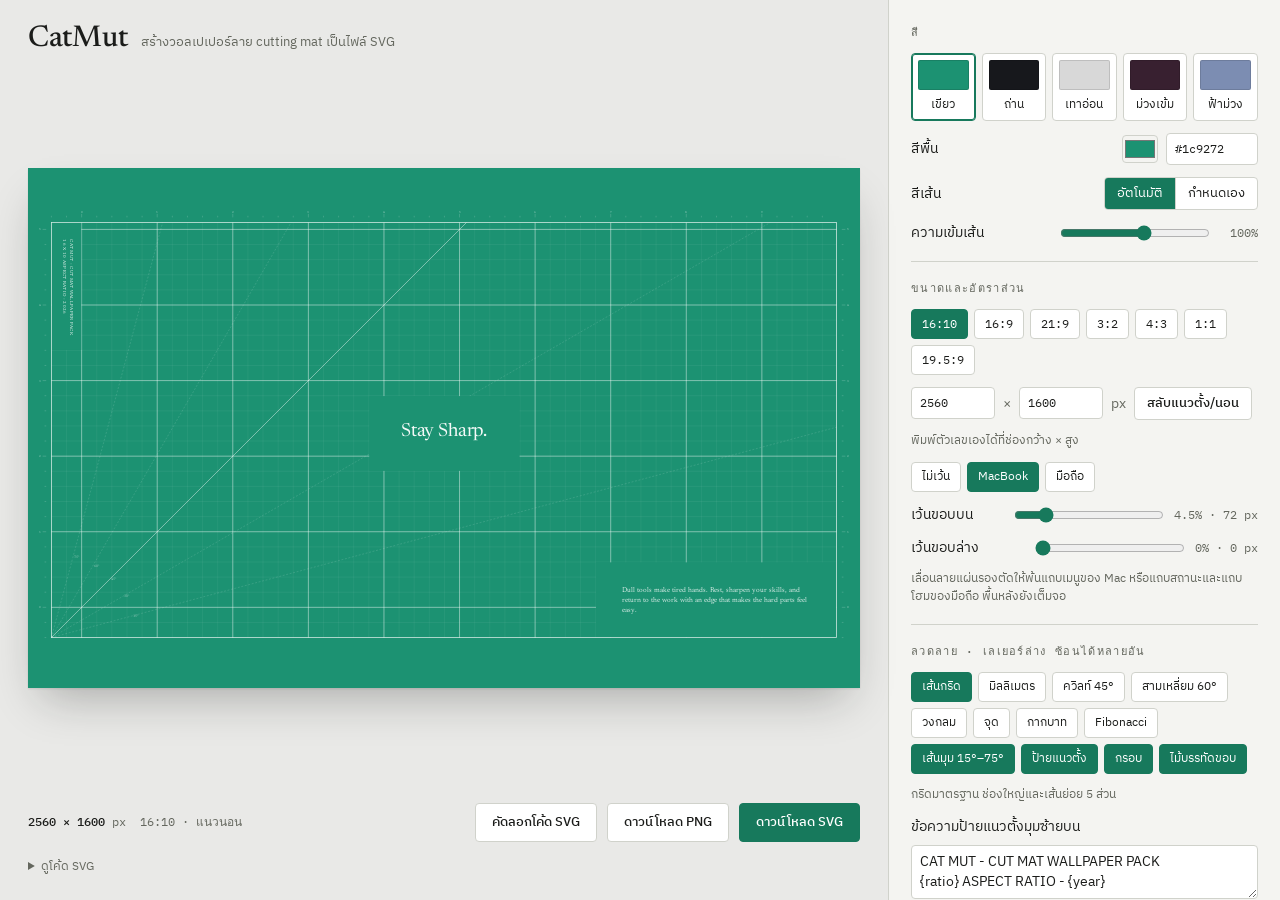
==== commit d727e092: "Update CatMut build from kitirat-work/CatMut@6f635d0" ====
--- a/catmut/index.html
+++ b/catmut/index.html
@@ -12,7 +12,7 @@
       rel="stylesheet"
       href="https://fonts.googleapis.com/css2?family=IBM+Plex+Mono:wght@400;500&family=IBM+Plex+Sans+Thai:wght@400;500;600&family=Newsreader:opsz,wght@6..72,400;6..72,500&display=swap"
     />
-    <script type="module" crossorigin src="./assets/index-C3ax8wa5.js"></script>
+    <script type="module" crossorigin src="./assets/index-QndI9F9E.js"></script>
     <link rel="stylesheet" crossorigin href="./assets/index-0I3X7vnE.css">
   </head>
   <body>
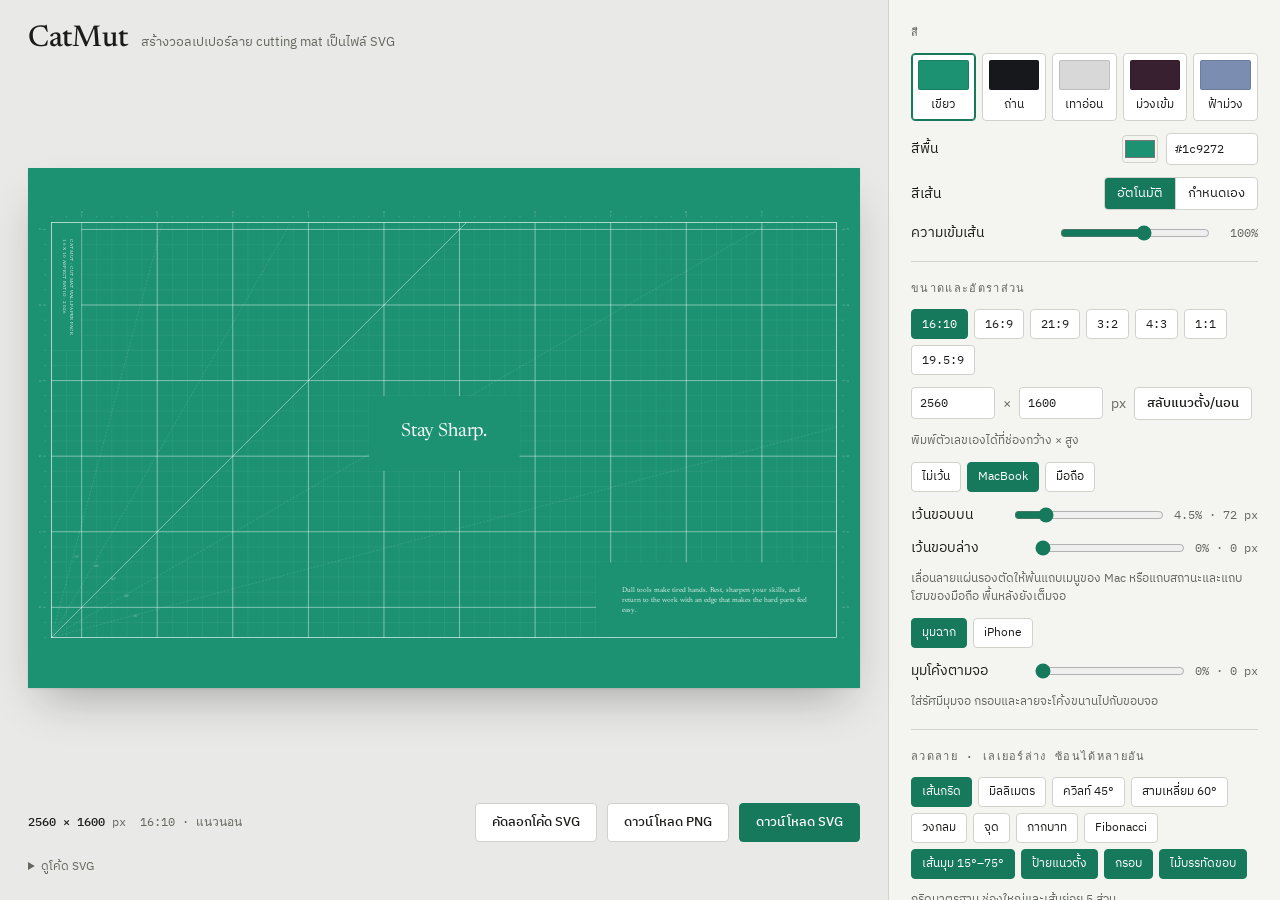
==== commit eb5c9d57: "Update CatMut build from kitirat-work/CatMut@56263b4" ====
--- a/catmut/index.html
+++ b/catmut/index.html
@@ -12,7 +12,7 @@
       rel="stylesheet"
       href="https://fonts.googleapis.com/css2?family=IBM+Plex+Mono:wght@400;500&family=IBM+Plex+Sans+Thai:wght@400;500;600&family=Newsreader:opsz,wght@6..72,400;6..72,500&display=swap"
     />
-    <script type="module" crossorigin src="./assets/index-QndI9F9E.js"></script>
+    <script type="module" crossorigin src="./assets/index-IfaJv5yu.js"></script>
     <link rel="stylesheet" crossorigin href="./assets/index-0I3X7vnE.css">
   </head>
   <body>
